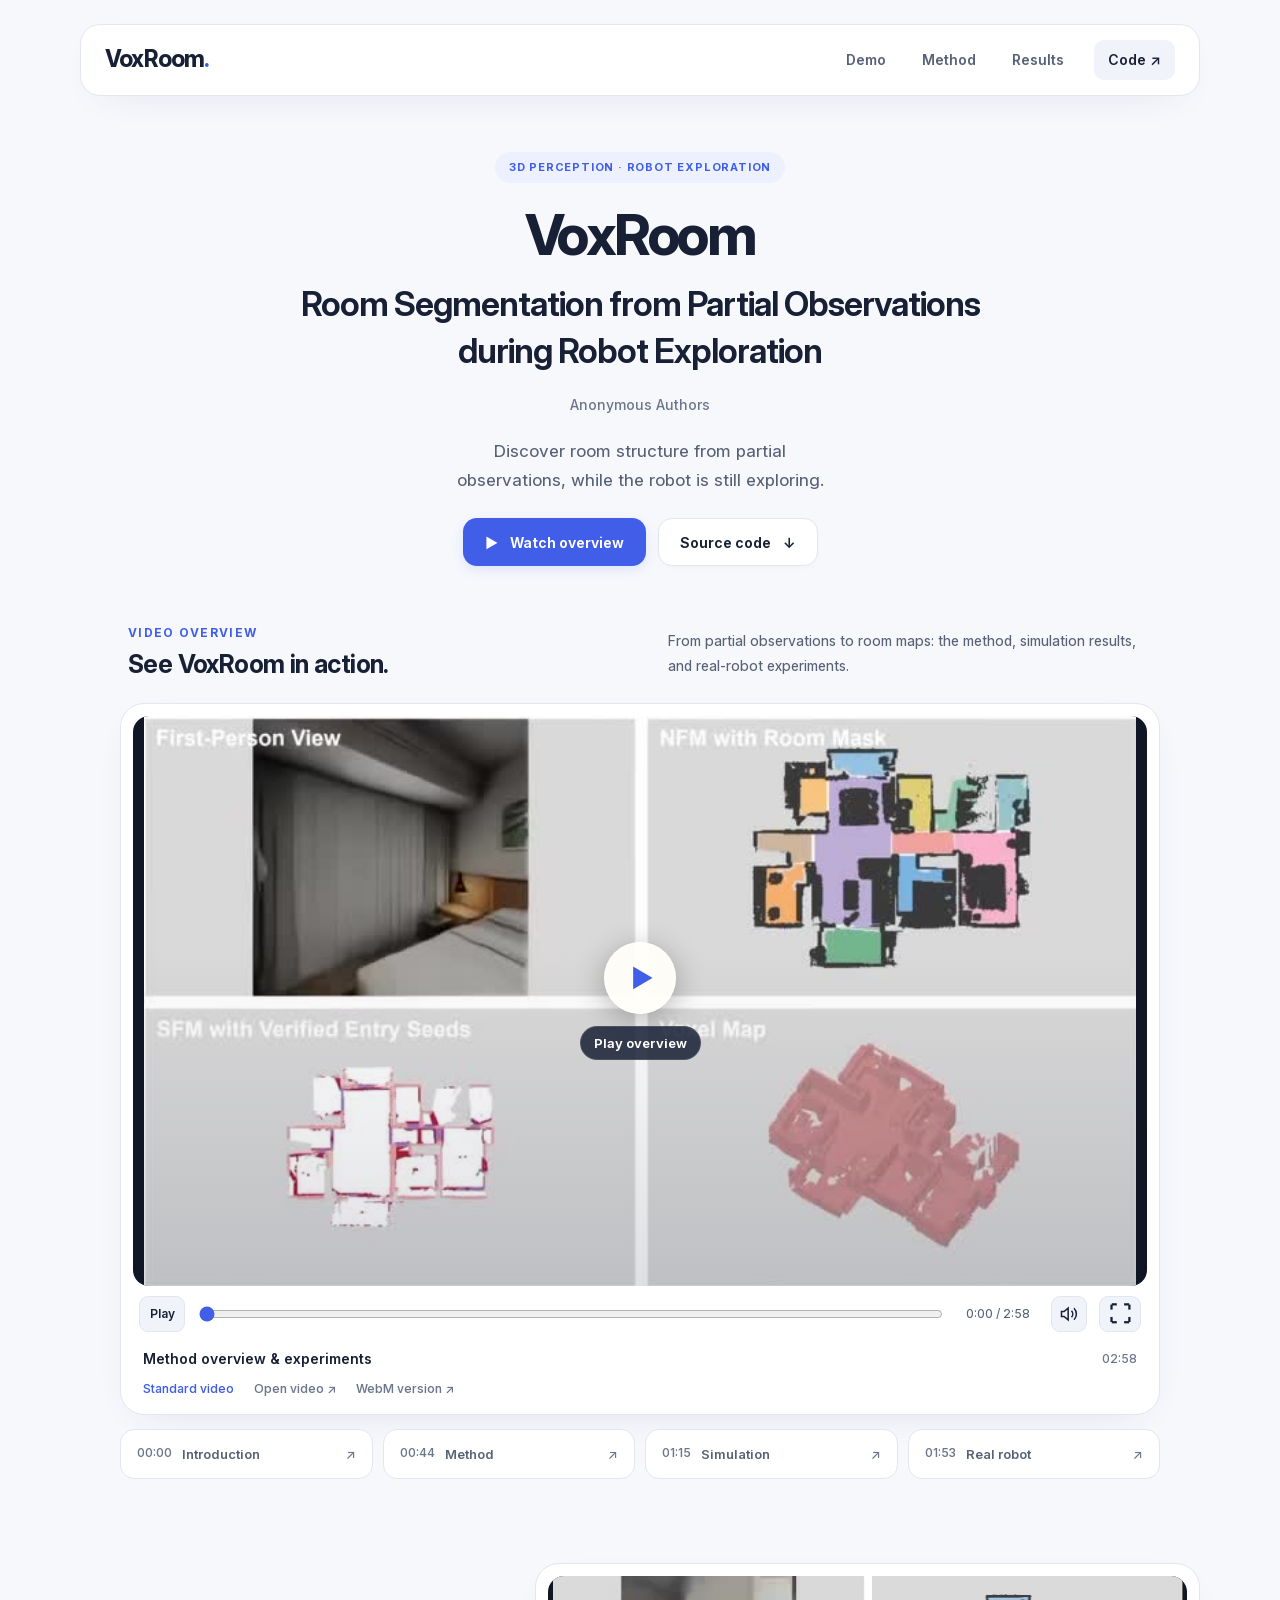
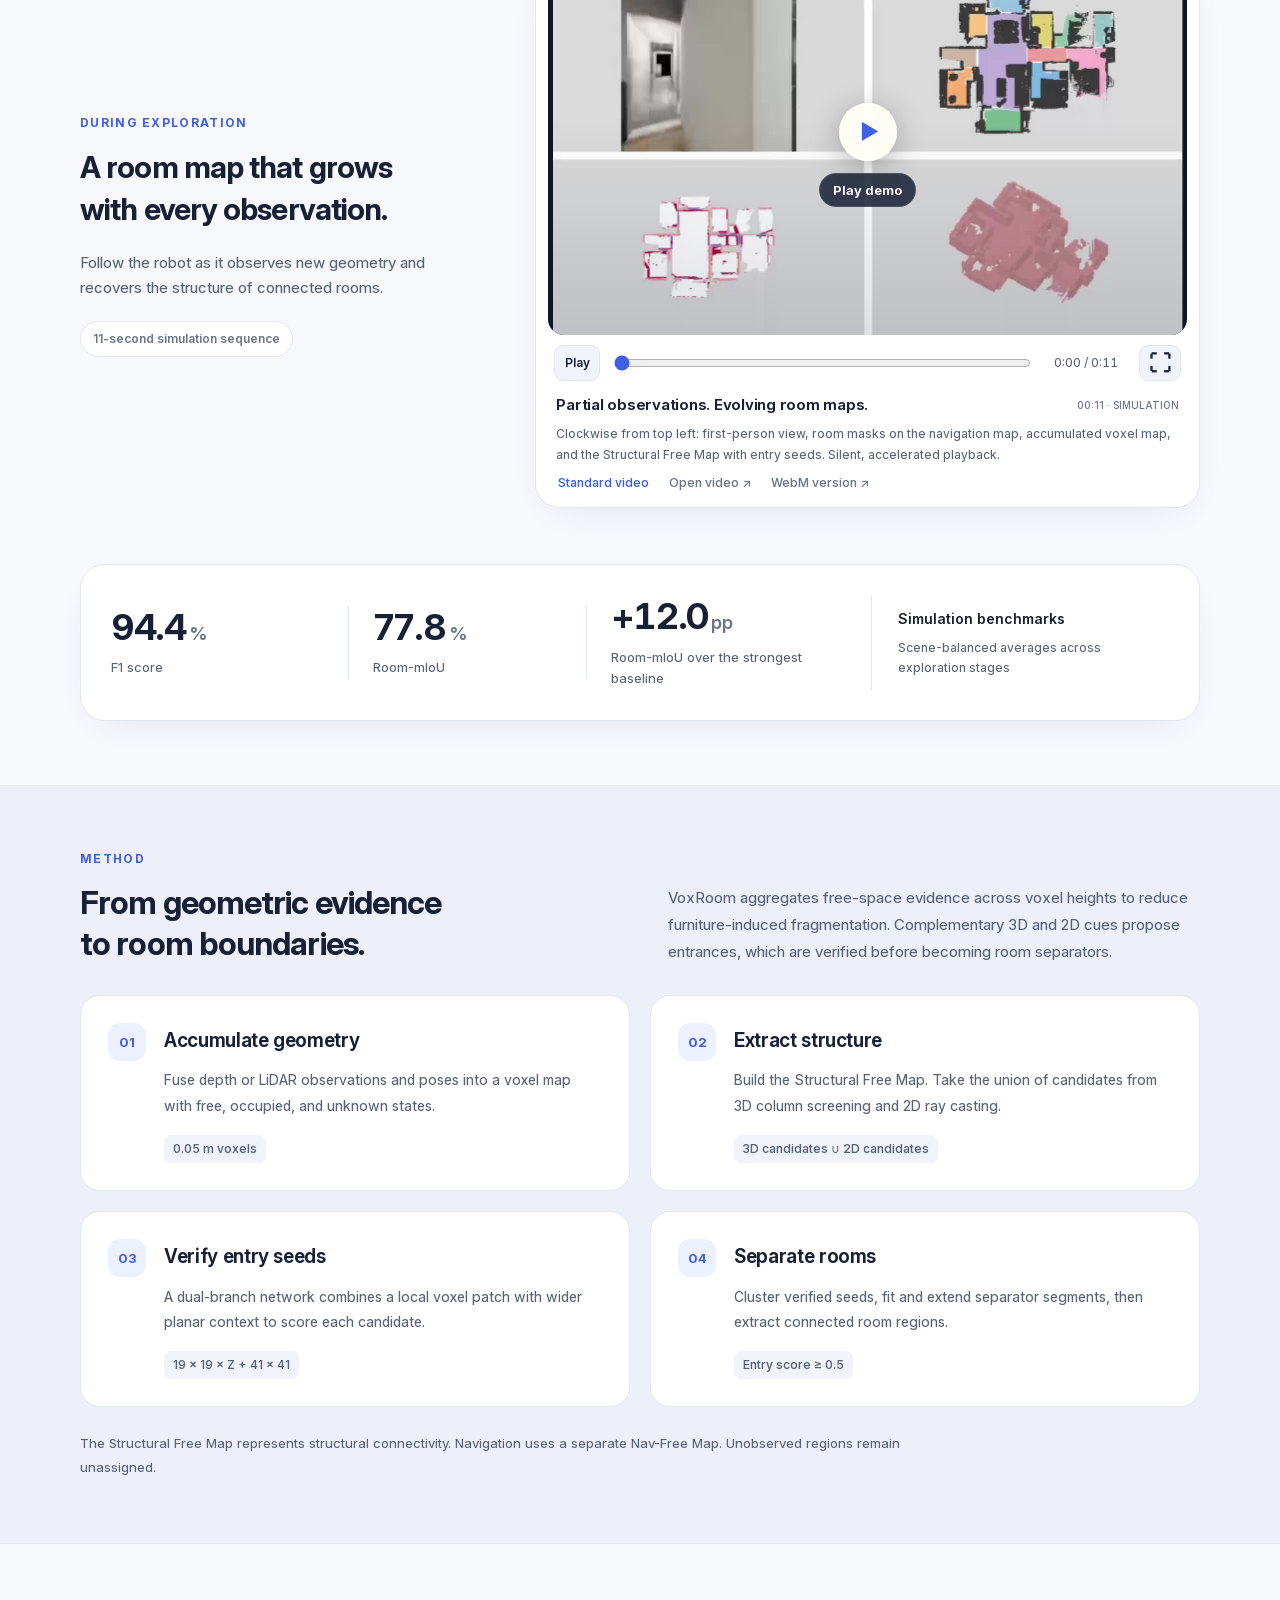
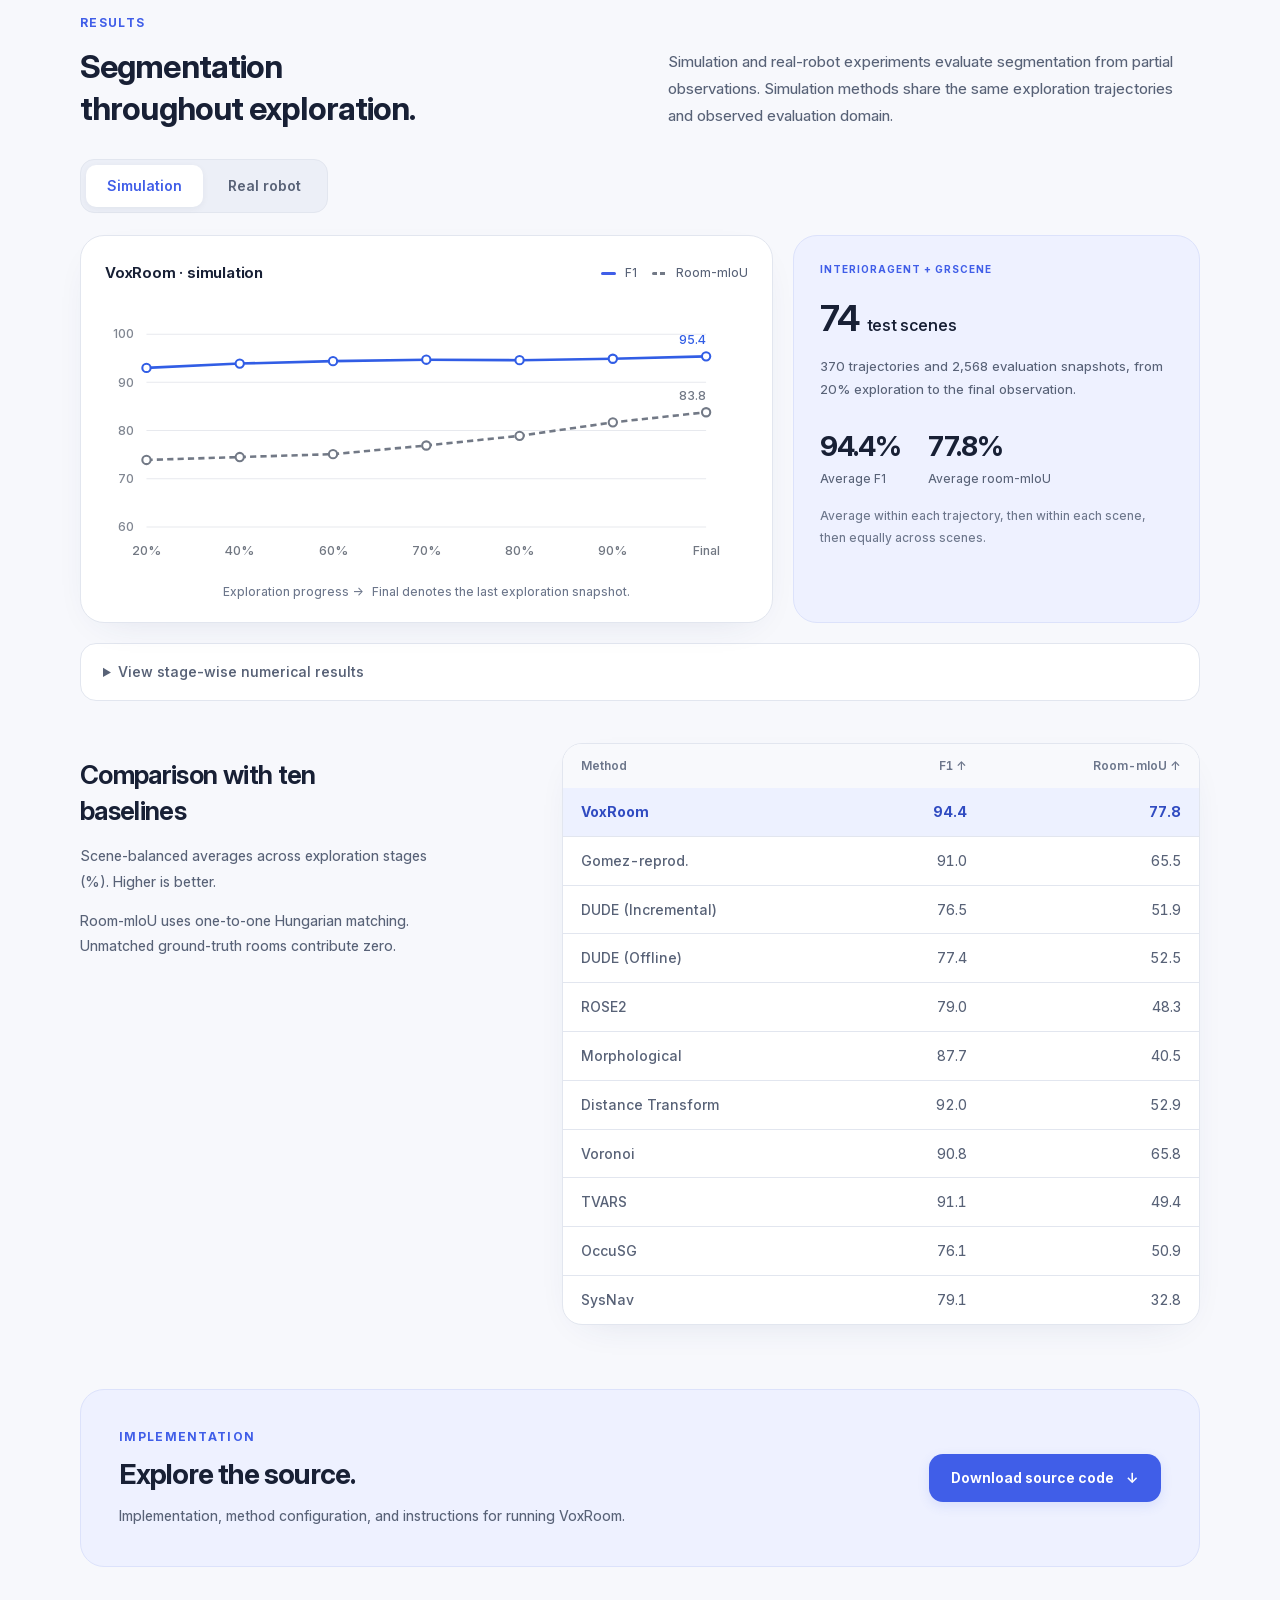
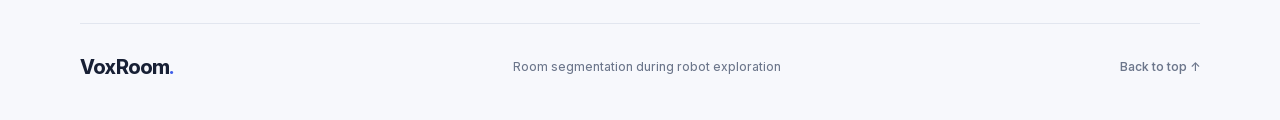
==== index.html @ 38d83a4d "Update source download with current documentation" ====
<!DOCTYPE html>

<html lang="en">
<head>
<meta charset="utf-8"/>
<meta content="width=device-width, initial-scale=1" name="viewport"/>
<meta content="VoxRoom: room segmentation from partial observations during robot exploration. Method, experiments, videos, and source code." name="description"/>
<meta content="no-referrer" name="referrer"/>
<meta content="noindex, nofollow, noarchive" name="robots"/>
<title>VoxRoom · Room Segmentation during Robot Exploration</title>
<link href="data:," rel="icon"/>
<link href="styles.css?v=20260923-5" rel="stylesheet"/>
<script defer="" src="app.js?v=20260923-5"></script>
<link as="font" crossorigin="anonymous" href="assets/fonts/InterVariable.woff2" rel="preload" type="font/woff2"/><script defer="" src="player.js?v=20260923-5"></script></head>
<body>
<a class="skip-link" href="#main">Skip to content</a>
<header class="header wrap">
<a aria-label="VoxRoom home" class="brand" href="#">VoxRoom<span>.</span></a>
<nav aria-label="Primary navigation"><a href="#demos">Demo</a><a href="#method">Method</a><a href="#results">Results</a><a href="#code">Code <span aria-hidden="true">↗</span></a></nav>
</header>
<main id="main">
<section aria-labelledby="title" class="hero wrap">
<p class="eyebrow">3D perception · Robot exploration</p>
<p class="project-name">VoxRoom</p>
<h1 id="title">Room Segmentation from Partial Observations<br class="desktop-break"/> during Robot Exploration</h1>
<p class="authors">Anonymous Authors</p>
<p class="hero-description">Discover room structure from partial observations, while the robot is still exploring.</p>
<div class="actions"><a class="button primary" data-watch="overview-video" href="#overview"><span aria-hidden="true">▶</span> Watch overview</a><a class="button secondary" download="" href="assets/voxroom-review-source.zip?v=6">Source code <span aria-hidden="true">↓</span></a></div>
</section><section aria-labelledby="overview-title" class="section wrap overview-section" id="overview">
<div class="section-heading overview-heading"><div><p class="eyebrow">Video overview</p><h2 id="overview-title">See VoxRoom in action.</h2></div><p id="overview-description">From partial observations to room maps: the method, simulation results, and real-robot experiments.</p></div>
<figure class="video-card video-main"><div class="video-frame"><video aria-describedby="overview-description" aria-label="VoxRoom method and experiments overview with audio and embedded English subtitles" controls="" data-duration="178.083333" data-playback="assets/playback/overview/manifest.json" id="overview-video" data-audio="assets/overview-audio.m4a?v=5" playsinline="" poster="assets/overview-poster.jpg" preload="none"><source src="assets/overview.mp4?v=5" type="video/mp4"/><source src="assets/overview-vp9.webm?v=5" type="video/webm"/>Your browser cannot play this video. Use the video links below.</video><button aria-controls="overview-video" aria-label="Play VoxRoom overview" class="video-play" hidden="" type="button"><span aria-hidden="true" class="play-icon">▶</span><span class="play-label">Play overview</span></button></div><figcaption><span>Method overview &amp; experiments</span><span class="duration">02:58</span></figcaption><p aria-live="polite" class="video-status" hidden="" role="status"></p><div class="video-links"><a href="assets/overview.mp4?v=5" rel="noopener" target="_blank">Open video ↗</a><a href="assets/overview-vp9.webm?v=5" rel="noopener" target="_blank">WebM version ↗</a></div></figure>
<div aria-label="Overview video chapters" class="chapters"><button data-seek="0" type="button"><span>00:00</span> Introduction <b aria-hidden="true">↗</b></button><button data-seek="44" type="button"><span>00:44</span> Method <b aria-hidden="true">↗</b></button><button data-seek="75" type="button"><span>01:15</span> Simulation <b aria-hidden="true">↗</b></button><button data-seek="113" type="button"><span>01:53</span> Real robot <b aria-hidden="true">↗</b></button></div></section>
<section aria-labelledby="demos-title" class="demo-section wrap" id="demos"><div class="demo-copy"><p class="eyebrow">During exploration</p><h2>A room map that grows with every observation.</h2><p>Follow the robot as it observes new geometry and recovers the structure of connected rooms.</p><span class="demo-tag">11-second simulation sequence</span></div>
<figure class="video-card video-short featured-video">
<div class="video-frame">
<video aria-describedby="exploration-description" aria-label="Simulation exploration sequence, silent" controls="" data-duration="11.033333" data-playback="assets/playback/exploration/manifest.json" id="exploration-video" loop="" muted="" playsinline="" poster="assets/exploration-poster.jpg" preload="none"><source src="assets/exploration.mp4?v=5" type="video/mp4"/><source src="assets/exploration-vp9.webm" type="video/webm"/>Your browser cannot play this video. Use the video links below.</video>
<button aria-controls="exploration-video" aria-label="Play exploration video" class="video-play" hidden="" type="button"><span aria-hidden="true" class="play-icon">▶</span><span class="play-label">Play demo</span></button></div>
<figcaption><div><h2 id="demos-title">Partial observations. Evolving room maps.</h2></div><span class="duration">00:11 · SIMULATION</span></figcaption>
<p id="exploration-description">Clockwise from top left: first-person view, room masks on the navigation map, accumulated voxel map, and the Structural Free Map with entry seeds. Silent, accelerated playback.</p>
<p aria-live="polite" class="video-status" hidden="" role="status"></p><div class="video-links"><a href="assets/exploration.mp4?v=5" rel="noopener" target="_blank">Open video ↗</a><a href="assets/exploration-vp9.webm" rel="noopener" target="_blank">WebM version ↗</a></div></figure>
</section>
<section aria-label="Simulation segmentation results" class="metrics wrap">
<div class="metric"><strong>94.4<span>%</span></strong><span>F1 score</span></div>
<div class="metric"><strong>77.8<span>%</span></strong><span>Room-mIoU</span></div>
<div class="metric"><strong>+12.0<span>pp</span></strong><span>Room-mIoU over the strongest baseline</span></div>
<p>Simulation benchmarks<span>Scene-balanced averages across exploration stages</span></p>
</section>
<section aria-labelledby="method-title" class="method-band" id="method">
<div class="section wrap">
<div class="section-heading"><div><p class="eyebrow">Method</p><h2 id="method-title">From geometric evidence<br/>to room boundaries.</h2></div><p>VoxRoom aggregates free-space evidence across voxel heights to reduce furniture-induced fragmentation. Complementary 3D and 2D cues propose entrances, which are verified before becoming room separators.</p></div>
<div class="pipeline">
<article><span class="step">01</span><div><h3>Accumulate geometry</h3><p>Fuse depth or LiDAR observations and poses into a voxel map with free, occupied, and unknown states.</p><span class="parameter">0.05 m voxels</span></div></article>
<article><span class="step">02</span><div><h3>Extract structure</h3><p>Build the Structural Free Map. Take the union of candidates from 3D column screening and 2D ray casting.</p><span class="parameter">3D candidates ∪ 2D candidates</span></div></article>
<article><span class="step">03</span><div><h3>Verify entry seeds</h3><p>A dual-branch network combines a local voxel patch with wider planar context to score each candidate.</p><span class="parameter">19 × 19 × Z + 41 × 41</span></div></article>
<article><span class="step">04</span><div><h3>Separate rooms</h3><p>Cluster verified seeds, fit and extend separator segments, then extract connected room regions.</p><span class="parameter">Entry score ≥ 0.5</span></div></article>
</div>
<p class="method-footnote">The Structural Free Map represents structural connectivity. Navigation uses a separate Nav-Free Map. Unobserved regions remain unassigned.</p>
</div>
</section>
<section aria-labelledby="results-title" class="section wrap" id="results">
<div class="section-heading"><div><p class="eyebrow">Results</p><h2 id="results-title">Segmentation throughout exploration.</h2></div><p>Simulation and real-robot experiments evaluate segmentation from partial observations. Simulation methods share the same exploration trajectories and observed evaluation domain.</p></div>
<div aria-label="Choose result setting" class="result-tabs" role="group"><button aria-pressed="true" data-setting="simulation" type="button">Simulation</button><button aria-pressed="false" data-setting="robot" type="button">Real robot</button></div>
<div class="results-layout">
<div class="chart-panel">
<div class="chart-header"><h3 id="chart-title">VoxRoom · simulation</h3><div class="chart-legend"><span><i class="f1-key"></i> F1</span><span><i class="iou-key"></i> Room-mIoU</span></div></div>
<div aria-live="polite" id="progress-chart"></div>
<p class="chart-caption">Exploration progress →   <span>Final denotes the last exploration snapshot.</span></p>
</div>
<div aria-live="polite" class="results-context">
<p class="eyebrow" id="result-kicker">InteriorAgent + GRScene</p>
<p class="result-large" id="result-count">74 <span>test scenes</span></p>
<p id="result-description">370 trajectories and 2,568 evaluation snapshots, from 20% exploration to the final observation.</p>
<div class="context-stats"><div><strong id="context-f1">94.4%</strong><span>Average F1</span></div><div><strong id="context-iou">77.8%</strong><span>Average room-mIoU</span></div></div>
<p class="small" id="result-protocol">Average within each trajectory, then within each scene, then equally across scenes.</p>
</div>
</div>
<details class="data-details"><summary>View stage-wise numerical results</summary><div class="table-scroll"><table><caption>VoxRoom stage-wise segmentation results (%)</caption><thead><tr><th scope="col">Progress</th><th scope="col">Simulation F1</th><th scope="col">Simulation room-mIoU</th><th scope="col">Real-robot F1</th><th scope="col">Real-robot room-mIoU</th></tr></thead><tbody>
<tr><th scope="row">20%</th><td>93.0</td><td>73.9</td><td>94.5</td><td>85.7</td></tr><tr><th scope="row">40%</th><td>93.9</td><td>74.5</td><td>94.7</td><td>87.5</td></tr><tr><th scope="row">60%</th><td>94.4</td><td>75.1</td><td>93.9</td><td>66.8</td></tr><tr><th scope="row">70%</th><td>94.7</td><td>76.9</td><td>95.3</td><td>79.5</td></tr><tr><th scope="row">80%</th><td>94.6</td><td>78.9</td><td>95.4</td><td>76.1</td></tr><tr><th scope="row">90%</th><td>94.9</td><td>81.7</td><td>95.6</td><td>74.4</td></tr><tr><th scope="row">Final</th><td>95.4</td><td>83.8</td><td>97.2</td><td>81.2</td></tr><tr class="highlight"><th scope="row">Average</th><td>94.4</td><td>77.8</td><td>95.2</td><td>78.7</td></tr>
</tbody></table></div></details>
<div class="comparison-block"><div><h3>Comparison with ten baselines</h3><p>Scene-balanced averages across exploration stages (%). Higher is better.</p><p>Room-mIoU uses one-to-one Hungarian matching. Unmatched ground-truth rooms contribute zero.</p></div><div class="table-scroll"><table><thead><tr><th scope="col">Method</th><th scope="col">F1 ↑</th><th scope="col">Room-mIoU ↑</th></tr></thead><tbody><tr class="highlight"><th scope="row">VoxRoom</th><td><strong>94.4</strong></td><td><strong>77.8</strong></td></tr><tr><th scope="row">Gomez-reprod.</th><td>91.0</td><td>65.5</td></tr><tr><th scope="row">DUDE (Incremental)</th><td>76.5</td><td>51.9</td></tr><tr><th scope="row">DUDE (Offline)</th><td>77.4</td><td>52.5</td></tr><tr><th scope="row">ROSE2</th><td>79.0</td><td>48.3</td></tr><tr><th scope="row">Morphological</th><td>87.7</td><td>40.5</td></tr><tr><th scope="row">Distance Transform</th><td>92.0</td><td>52.9</td></tr><tr><th scope="row">Voronoi</th><td>90.8</td><td>65.8</td></tr><tr><th scope="row">TVARS</th><td>91.1</td><td>49.4</td></tr><tr><th scope="row">OccuSG</th><td>76.1</td><td>50.9</td></tr><tr><th scope="row">SysNav</th><td>79.1</td><td>32.8</td></tr></tbody></table></div></div>
</section>
<section aria-labelledby="code-title" class="code-section wrap" id="code"><div><p class="eyebrow">Implementation</p><h2 id="code-title">Explore the source.</h2><p>Implementation, method configuration, and instructions for running VoxRoom.</p></div><a class="button primary" download="" href="assets/voxroom-review-source.zip?v=6">Download source code <span aria-hidden="true">↓</span></a></section>
</main>
<footer class="wrap"><span class="brand">VoxRoom<span>.</span></span><p>Room segmentation during robot exploration</p><a href="#">Back to top ↑</a></footer>
</body>
</html>
---- styles.css ----
@font-face {
  font-family: Inter;
  src: url('assets/fonts/InterVariable.woff2') format('woff2');
  font-weight: 100 900;
  font-style: normal;
  font-display: swap;
}
:root {
  color-scheme: light;
  --paper: #f7f8fc;
  --white: #fff;
  --ink: #182035;
  --body: #586277;
  --muted: #6c768b;
  --line: #e2e6ef;
  --wash: #f0f3fa;
  --blue: #405ee8;
  --blue-light: #edf0ff;
  --radius: 24px;
  --shadow: 0 12px 40px -24px #283a7130;
  --sans: Inter, -apple-system, BlinkMacSystemFont, 'Segoe UI', Arial, sans-serif;
}
* { box-sizing: border-box; }
html { scroll-behavior: smooth; scroll-padding-top: 32px; }
body { margin: 0; background: var(--paper); color: var(--ink); font: 450 16px/1.7 var(--sans); -webkit-font-smoothing: antialiased; }
a { color: inherit; text-decoration: none; }
button { font: inherit; cursor: pointer; }
button, a { touch-action: manipulation; -webkit-tap-highlight-color: transparent; }
button:focus-visible, a:focus-visible, video:focus-visible, summary:focus-visible { outline: 3px solid var(--blue); outline-offset: 5px; }
img, svg, video { display: block; max-width: 100%; }
[hidden] { display: none !important; }
.wrap { width: min(1120px, calc(100% - 64px)); margin-inline: auto; }
.skip-link { position: absolute; top: -80px; left: 16px; padding: 12px 20px; border-radius: 12px; background: var(--ink); color: white; z-index: 10; }
.skip-link:focus { top: 16px; }
.header { display: flex; align-items: center; justify-content: space-between; min-height: 72px; margin-top: 24px; padding: 12px 24px; background: var(--white); border: 1px solid var(--line); border-radius: 20px; box-shadow: var(--shadow); }
.brand { font-size: 23px; font-weight: 750; letter-spacing: -.8px; }
.brand > span { color: var(--blue); }
.header nav { display: flex; align-items: center; gap: 8px; font-size: 14px; font-weight: 600; color: var(--body); }
.header nav a { padding: 8px 14px; border-radius: 10px; }
.header nav a:hover { color: var(--blue); background: var(--blue-light); }
.header nav a:last-child { margin-left: 8px; background: var(--wash); color: var(--ink); }
.hero { text-align: center; padding: 56px 0 40px; max-width: 880px; }
.eyebrow { margin: 0 0 14px; color: var(--blue); font-size: 12px; line-height: 1.5; font-weight: 700; letter-spacing: 1.3px; text-transform: uppercase; }
.hero > .eyebrow { display: inline-flex; align-items: center; padding: 7px 14px; border-radius: 100px; background: var(--blue-light); letter-spacing: .8px; font-size: 11px; margin-bottom: 22px; }
.project-name { margin: 0 0 15px; font-size: 56px; line-height: 1.1; font-weight: 750; letter-spacing: -2.5px; }
h1 { margin: 0 auto; max-width: 850px; font-size: clamp(27px, 3vw, 34px); line-height: 1.38; font-weight: 650; letter-spacing: -1px; text-wrap: balance; }
h2 { margin: 0; font-size: 32px; line-height: 1.3; font-weight: 700; letter-spacing: -.9px; text-wrap: balance; }
h3 { margin: 0; font-size: 19px; line-height: 1.4; font-weight: 650; letter-spacing: -.35px; }
.authors { margin: 18px 0 0; color: var(--muted); font-size: 14px; font-weight: 500; }
.hero-description { max-width: 610px; color: var(--body); font-size: 17px; line-height: 1.7; margin: 20px auto 24px; text-wrap: balance; }
.actions { display: flex; align-items: center; justify-content: center; gap: 12px; }
.button { display: inline-flex; align-items: center; justify-content: center; gap: 12px; min-height: 48px; padding: 11px 21px; border-radius: 14px; border: 1px solid transparent; font-size: 14px; font-weight: 650; white-space: nowrap; transition: background .18s, box-shadow .18s, transform .18s; }
.primary { background: var(--blue); color: white; box-shadow: 0 4px 12px #405ee820; }
.primary:hover { background: #304dd1; transform: translateY(-1px); }
.secondary { border-color: var(--line); background: white; box-shadow: 0 2px 6px #18203505; }
.secondary:hover { border-color: #bdc7e7; background: var(--blue-light); }
.section { padding-block: 64px; }
.section-heading { display: grid; grid-template-columns: 1fr 1fr; align-items: end; gap: 56px; margin-bottom: 30px; }
.section-heading > p { margin: 0; color: var(--body); font-size: 15px; line-height: 1.8; }
.overview-section { padding: 18px 0 56px; max-width: 1040px; }
.overview-heading { align-items: center; padding: 0 8px; margin-bottom: 22px; }
.overview-heading .eyebrow { margin-bottom: 6px; }
.overview-heading h2 { font-size: 25px; letter-spacing: -.6px; }
.overview-heading > p { font-size: 14px; }
.video-card { margin: 0; min-width: 0; background: white; border: 1px solid var(--line); border-radius: var(--radius); padding: 12px; box-shadow: var(--shadow); }
.video-frame { position: relative; overflow: hidden; aspect-ratio: 16 / 9; border-radius: 16px; background: #111624; }
.video-card video { width: 100%; aspect-ratio: 16 / 9; object-fit: contain; background: #111624; }
.video-poster { position: absolute; inset: 0; width: 100%; height: 100%; object-fit: contain; pointer-events: none; }
.image-playback { position: absolute; inset: 0; overflow: hidden; cursor: pointer; }
.image-playback .video-sheet { position: absolute; max-width: none; object-fit: fill; pointer-events: none; user-select: none; }
.video-play { z-index: 2; }
.image-player .video-play { inset: 0; height: 100%; }
.video-controls { display: flex; align-items: center; gap: 12px; padding: 10px 6px 0; font-size: 12px; }
.video-controls button { display: grid; place-items: center; min-width: 46px; min-height: 36px; padding: 5px 9px; border: 1px solid var(--line); border-radius: 9px; background: var(--wash); color: var(--ink); font-size: 12px; font-weight: 600; }
.video-controls button:hover { background: var(--blue-light); color: var(--blue); }
.video-progress { flex: 1; min-width: 40px; height: 28px; accent-color: var(--blue); cursor: pointer; }
.video-time { min-width: 82px; white-space: nowrap; font-size: 12px; font-variant-numeric: tabular-nums; color: var(--body); text-align: center; }
.video-controls .video-fullscreen { min-width: 36px; font-size: 22px; line-height: 1; }
.video-links .video-mode { border: 0; padding: 0; color: var(--blue); background: transparent; font: inherit; cursor: pointer; }
.video-mode:hover { text-decoration: underline; text-underline-offset: 3px; }
.video-player:fullscreen { display: flex; flex-direction: column; width: 100%; height: 100%; background: #111624; }
.video-player:fullscreen .video-frame { flex: 1; min-height: 0; width: 100%; aspect-ratio: auto; border-radius: 0; }
.video-player:fullscreen video { position: absolute; inset: 0; width: 100%; height: 100%; object-fit: contain; }
.video-player:fullscreen .video-controls { padding: 12px 20px; background: white; }
.video-play { position: absolute; inset: 0 0 48px; width: 100%; height: calc(100% - 48px); display: flex; align-items: center; justify-content: center; flex-direction: column; gap: 12px; border: 0; color: white; background: linear-gradient(transparent 40%, #0c132d20); border-radius: inherit; }
.play-icon { width: 72px; height: 72px; display: grid; place-items: center; padding-left: 4px; border: 1px solid #ffffff70; border-radius: 50%; background: #fffef9f2; color: var(--blue); font-size: 25px; box-shadow: 0 6px 30px #0004; transition: transform .18s; }
.video-play:hover .play-icon { transform: scale(1.08); }
.play-label { font-size: 13px; font-weight: 650; background: #182035da; border: 1px solid #ffffff20; padding: 5px 13px; border-radius: 100px; }
.video-main figcaption { display: flex; align-items: center; justify-content: space-between; gap: 16px; padding: 15px 10px 0; font-size: 14px; font-weight: 600; }
.duration { color: var(--muted); font-size: 12px; font-weight: 500; white-space: nowrap; }
.video-links { display: flex; flex-wrap: wrap; gap: 20px; padding: 8px 10px 2px; font-size: 12px; font-weight: 550; color: var(--muted); }
.video-links a:hover { color: var(--blue); text-decoration: underline; text-underline-offset: 3px; }
.video-status { margin: 10px 10px 0; padding: 10px 14px; color: #674819; background: #fff5df; border-radius: 10px; font-size: 13px; }
.chapters { display: grid; grid-template-columns: repeat(4, 1fr); gap: 10px; margin-top: 14px; }
.chapters button { display: flex; flex-wrap: wrap; gap: 4px 10px; align-items: center; border: 1px solid var(--line); border-radius: 14px; color: var(--body); padding: 13px 16px; background: white; font-size: 13px; font-weight: 600; text-align: left; }
.chapters button span { font-size: 12px; font-weight: 550; color: var(--muted); }
.chapters button b { margin-left: auto; color: var(--muted); font-weight: 500; }
.chapters button:hover { color: var(--blue); border-color: #c4cef8; background: var(--blue-light); }
.demo-section { display: grid; grid-template-columns: .85fr 1.4fr; align-items: center; gap: 52px; padding: 28px 0 56px; }
.demo-copy h2 { font-size: 30px; line-height: 1.4; }
.demo-copy > p:not(.eyebrow) { color: var(--body); font-size: 15px; margin: 20px 0; }
.demo-tag { display: inline-flex; padding: 7px 12px; border: 1px solid var(--line); border-radius: 100px; background: white; font-size: 12px; font-weight: 600; color: var(--muted); }
.featured-video figcaption { display: flex; align-items: center; justify-content: space-between; gap: 12px; padding: 13px 8px 0; }
.featured-video h2 { font-size: 15px; letter-spacing: -.25px; line-height: 1.5; font-weight: 650; text-wrap: auto; }
.featured-video .duration { font-size: 10px; }
.featured-video > p:not(.video-status) { margin: 8px 8px 0; color: var(--body); font-size: 12px; line-height: 1.7; }
.featured-video .play-icon { width: 58px; height: 58px; font-size: 21px; }
.metrics { display: grid; grid-template-columns: 1fr 1fr 1.2fr 1.25fr; gap: 0; align-items: center; border: 1px solid var(--line); border-radius: var(--radius); padding: 30px; background: white; box-shadow: var(--shadow); margin-bottom: 64px; }
.metric { display: flex; flex-direction: column; border-right: 1px solid var(--line); padding-inline: 24px; }
.metric:first-child { padding-left: 0; }
.metric strong { font-size: 36px; font-weight: 700; line-height: 1.2; letter-spacing: -1.3px; font-variant-numeric: tabular-nums; }
.metric strong span { font-size: 18px; margin-left: 3px; letter-spacing: -.4px; font-weight: 600; color: var(--muted); }
.metric > span { margin-top: 8px; font-size: 13px; line-height: 1.65; color: var(--body); }
.metrics > p { padding-left: 26px; margin: 0; font-size: 14px; font-weight: 600; }
.metrics > p span { display: block; margin-top: 7px; color: var(--body); font-size: 12px; line-height: 1.7; font-weight: 450; }
.method-band { background: #edf0f8; border-block: 1px solid #e7ebf4; }
.pipeline { display: grid; grid-template-columns: repeat(2,1fr); gap: 20px; }
.pipeline article { display: grid; grid-template-columns: 38px 1fr; gap: 18px; padding: 27px; background: white; border: 1px solid #e2e7f1; border-radius: 20px; }
.step { display: grid; place-items: center; width: 38px; height: 38px; border-radius: 12px; background: var(--blue-light); color: var(--blue); font-size: 13px; font-weight: 700; }
.pipeline h3 { padding-top: 5px; }
.pipeline p { font-size: 14px; color: var(--body); line-height: 1.8; margin: 13px 0 16px; }
.parameter { display: inline-block; padding: 4px 9px; border-radius: 7px; background: var(--wash); color: #56617a; font-size: 12px; font-weight: 550; }
.method-footnote { max-width: 850px; font-size: 13px; line-height: 1.8; color: var(--body); margin: 25px 0 0; }
#results { padding-top: 70px; }
.result-tabs { display: inline-flex; padding: 5px; gap: 4px; border: 1px solid var(--line); border-radius: 14px; margin-bottom: 22px; background: #eceff7; }
.result-tabs button { padding: 9px 21px; border: 0; border-radius: 10px; background: transparent; font-size: 14px; font-weight: 600; color: var(--body); }
.result-tabs button[aria-pressed=true] { background: white; color: var(--blue); box-shadow: 0 2px 7px #1820350d; }
.results-layout { display: grid; grid-template-columns: 1.7fr 1fr; gap: 20px; }
.chart-panel { min-width: 0; padding: 26px 24px 20px; background: white; border: 1px solid var(--line); border-radius: var(--radius); box-shadow: var(--shadow); }
.chart-header { display: flex; align-items: center; justify-content: space-between; gap: 15px; }
.chart-header h3 { font-size: 15px; letter-spacing: -.2px; }
.chart-legend { display: flex; gap: 15px; color: var(--body); font-size: 12px; white-space: nowrap; }
.chart-legend i { display: inline-block; width: 15px; height: 3px; vertical-align: middle; margin-right: 6px; border-radius: 2px; }
.f1-key { background: var(--blue); }
.iou-key { background: repeating-linear-gradient(90deg,#727986 0,#727986 5px,transparent 5px,transparent 8px); }
#progress-chart { padding-top: 18px; }
#progress-chart svg { width: 100%; height: auto; }
#progress-chart text { font-family: var(--sans); font-size: 12px; font-weight: 500; }
.chart-caption { color: var(--muted); font-size: 12px; line-height: 1.75; text-align: center; margin: 8px 0 0; }
.results-context { border: 1px solid #dce2fb; border-radius: var(--radius); background: #eef1ff; padding: 26px; }
.results-context > .eyebrow { font-size: 10px; letter-spacing: 1px; }
.result-large { font-size: 36px; font-weight: 650; line-height: 1.3; letter-spacing: -1px; margin: 18px 0 12px; }
.result-large span { font-size: 16px; letter-spacing: -.3px; font-weight: 550; }
.results-context > p:not(.result-large):not(.eyebrow) { font-size: 13px; color: var(--body); line-height: 1.8; }
.context-stats { display: flex; gap: 26px; padding: 12px 0 4px; }
.context-stats div { display: flex; flex-direction: column; }
.context-stats strong { font-size: 28px; line-height: 1.4; font-weight: 700; letter-spacing: -.8px; }
.context-stats span { font-size: 12px; color: var(--body); margin-top: 3px; }
.results-context .small { font-size: 12px !important; color: var(--muted) !important; }
.data-details { margin-top: 20px; padding: 0 22px; background: white; border: 1px solid var(--line); border-radius: 16px; font-size: 14px; }
.data-details summary { padding: 16px 0; cursor: pointer; color: var(--body); font-weight: 550; }
.table-scroll { overflow-x: auto; min-width: 0; }
table { width: 100%; border-collapse: collapse; font-size: 14px; color: var(--body); font-variant-numeric: tabular-nums; }
caption { text-align: left; padding: 8px 0 16px; font-size: 13px; }
th, td { padding: 12px 18px; text-align: right; border-bottom: 1px solid var(--line); }
th:first-child { text-align: left; }
thead th { font-size: 12px; font-weight: 600; white-space: nowrap; color: var(--muted); background: #f8f9fc; }
tbody th { font-weight: 500; white-space: nowrap; }
.highlight { background: #edf1ff; color: #304bc1; }
.highlight th { font-weight: 700; }
.comparison-block { display: grid; grid-template-columns: .8fr 1.2fr; gap: 56px; align-items: start; margin-top: 42px; }
.comparison-block > div:first-child { padding-top: 14px; }
.comparison-block h3 { font-size: 26px; line-height: 1.4; letter-spacing: -.65px; max-width: 310px; }
.comparison-block p { font-size: 14px; line-height: 1.8; color: var(--body); max-width: 350px; }
.comparison-block .table-scroll { background: white; border: 1px solid var(--line); border-radius: 20px; box-shadow: var(--shadow); }
.comparison-block tr:last-child > * { border-bottom: 0; }
.code-section { display: flex; justify-content: space-between; gap: 32px; align-items: center; padding: 38px; border: 1px solid #dce2fb; border-radius: var(--radius); background: #eef1ff; margin-bottom: 56px; }
.code-section h2 { font-size: 28px; }
.code-section .eyebrow { margin-bottom: 10px; }
.code-section p:last-child { font-size: 14px; color: var(--body); margin: 12px 0 0; }
footer { display: flex; align-items: center; justify-content: space-between; gap: 20px; border-top: 1px solid var(--line); padding-block: 26px 36px; font-size: 12px; color: var(--muted); }
footer .brand { color: var(--ink); font-size: 20px; }
footer p { margin: 0; }
footer > a { white-space: nowrap; font-weight: 550; }
@media (max-width: 1050px) {
  .wrap { width: calc(100% - 48px); }
  .desktop-break { display: none; }
  .metrics { grid-template-columns: 1fr 1fr 1.25fr; }
  .metrics > p { grid-column: 1 / -1; padding: 20px 0 0; margin-top: 22px; border-top: 1px solid var(--line); }
  .metrics > p span { display: inline; margin-left: 10px; }
  .metric:last-of-type { border: 0; }
  .section-heading { gap: 32px; }
  .demo-section { gap: 32px; }
  .demo-copy h2 { font-size: 26px; }
  .featured-video figcaption { display: block; }
  .featured-video .duration { display: block; margin-top: 5px; }
  .results-layout { grid-template-columns: 1.5fr 1fr; gap: 16px; }
  .chart-header { flex-wrap: wrap; }
  .chart-panel { padding: 24px 18px; }
  .results-context { padding: 24px 20px; }
  .chapters button { padding: 12px; }
}
@media (max-width: 760px) {
  .wrap { width: calc(100% - 32px); }
  .header { margin-top: 16px; min-height: 64px; padding: 10px 16px; border-radius: 18px; }
  .brand { font-size: 21px; }
  .header nav { gap: 1px; font-size: 12px; }
  .header nav a { padding: 7px 9px; }
  .header nav a:last-child { margin-left: 2px; }
  .hero { padding: 38px 8px 32px; }
  .hero > .eyebrow { font-size: 10px; letter-spacing: .5px; margin-bottom: 18px; }
  .project-name { font-size: 44px; letter-spacing: -1.8px; margin-bottom: 14px; }
  h1 { font-size: 26px; line-height: 1.4; letter-spacing: -.7px; }
  .authors { font-size: 13px; margin-top: 16px; }
  .hero-description { font-size: 15px; margin: 18px auto 22px; }
  .button { font-size: 13px; min-height: 46px; padding: 10px 17px; border-radius: 12px; gap: 10px; }
  h2 { font-size: 27px; }
  h3 { font-size: 18px; }
  .eyebrow { font-size: 11px; margin-bottom: 10px; }
  .overview-section { padding: 8px 0 36px; }
  .section-heading { grid-template-columns: 1fr; gap: 14px; margin-bottom: 24px; }
  .section-heading > p { font-size: 14px; }
  .overview-heading { padding-inline: 4px; gap: 10px; margin-bottom: 18px; }
  .overview-heading h2 { font-size: 23px; }
  .overview-heading > p { font-size: 13px; }
  .video-card { border-radius: 20px; padding: 8px; }
  .video-frame { border-radius: 13px; }
  .play-icon { width: 54px; height: 54px; font-size: 20px; }
  .play-label { font-size: 11px; }
  .video-play { gap: 8px; }
  .video-main figcaption { font-size: 12px; padding: 12px 6px 0; }
  .duration { font-size: 11px; }
  .video-links { padding: 8px 6px 2px; font-size: 11px; }
  .video-controls { gap: 6px; }
  .video-controls button { min-width: 42px; font-size: 11px; }
  .video-controls .video-fullscreen { min-width: 30px; font-size: 20px; }
  .video-time { min-width: 74px; font-size: 10px; }
  .chapters { grid-template-columns: repeat(2,1fr); gap: 8px; margin-top: 12px; }
  .chapters button { font-size: 12px; padding: 11px 13px; border-radius: 12px; }
  .chapters button span { font-size: 11px; }
  .demo-section { grid-template-columns: 1fr; gap: 22px; padding: 16px 0 32px; }
  .demo-copy h2 { font-size: 26px; max-width: 540px; text-wrap: auto; }
  .demo-copy > p:not(.eyebrow) { font-size: 14px; margin: 14px 0; }
  .demo-tag { font-size: 11px; }
  .featured-video figcaption { display: flex; align-items: start; }
  .featured-video h2 { font-size: 14px; }
  .featured-video .duration { font-size: 9px; margin-top: 1px; }
  .featured-video > p:not(.video-status) { font-size: 12px; }
  .metrics { padding: 24px 20px; border-radius: 20px; margin-bottom: 40px; }
  .metric { padding-inline: 15px; }
  .metric strong { font-size: 27px; letter-spacing: -1px; }
  .metric strong span { font-size: 12px; margin-left: 2px; }
  .metric > span { font-size: 11px; line-height: 1.6; }
  .metrics > p { font-size: 13px; padding-top: 16px; margin-top: 18px; }
  .metrics > p span { display: block; font-size: 11px; margin: 4px 0 0; }
  .section { padding-block: 42px; }
  .pipeline { grid-template-columns: 1fr; gap: 14px; }
  .pipeline article { padding: 22px; gap: 14px; border-radius: 18px; grid-template-columns: 34px 1fr; }
  .step { width: 34px; height: 34px; border-radius: 10px; font-size: 12px; }
  .pipeline h3 { font-size: 17px; padding-top: 4px; }
  .pipeline p { font-size: 13px; margin-block: 10px 14px; }
  .parameter { font-size: 11px; }
  .method-footnote { font-size: 12px; margin-top: 20px; }
  #results { padding-top: 42px; }
  .result-tabs button { font-size: 13px; padding: 8px 18px; }
  .results-layout { grid-template-columns: 1fr; }
  .chart-panel { padding: 22px 16px; border-radius: 20px; }
  .chart-header h3 { font-size: 13px; }
  .chart-legend { font-size: 11px; gap: 12px; }
  #progress-chart text { font-size: 18px; }
  .chart-caption { font-size: 11px; }
  .results-context { padding: 24px; border-radius: 20px; }
  .result-large { font-size: 32px; margin-block: 12px; }
  .context-stats { gap: 38px; }
  .context-stats strong { font-size: 28px; }
  .data-details { padding-inline: 16px; font-size: 13px; }
  .comparison-block { grid-template-columns: 1fr; gap: 18px; margin-top: 28px; }
  .comparison-block > div:first-child { padding: 0; }
  .comparison-block h3 { font-size: 24px; max-width: 100%; }
  .comparison-block p { font-size: 13px; max-width: 100%; }
  table { font-size: 13px; }
  th, td { padding: 11px 13px; }
  thead th { font-size: 11px; }
  .code-section { flex-direction: column; align-items: flex-start; padding: 28px; gap: 22px; border-radius: 20px; margin-bottom: 40px; }
  .code-section h2 { font-size: 26px; }
  .code-section p:last-child { font-size: 13px; }
  footer { flex-wrap: wrap; gap: 12px; padding-bottom: 26px; font-size: 11px; }
  footer p { order: 3; width: 100%; }
}
@media (max-width: 390px) {
  .header { padding-inline: 13px; }
  .header nav a { padding-inline: 6px; }
  .header nav { font-size: 11px; }
  .brand { font-size: 19px; }
  .hero { padding-inline: 0; }
  h1 { font-size: 23px; }
  .actions { gap: 8px; }
  .button { padding-inline: 13px; font-size: 12px; }
  .metrics { padding: 20px 16px; }
  .metric { padding-inline: 11px; }
  .metric strong { font-size: 24px; }
  .metric > span { font-size: 10px; }
  .metric strong span { font-size: 11px; }
  .featured-video figcaption { display: block; }
  .featured-video .duration { margin-top: 5px; }
  .video-main figcaption { font-size: 11px; }
}
@media (prefers-reduced-motion: reduce) {
  html { scroll-behavior: auto; }
  * { transition: none !important; }
}

.video-controls .video-sound { min-width: 36px; padding: 5px; }
.video-sound .sound-off, .video-sound.is-muted .sound-waves { display: none; }
.video-sound.is-muted .sound-off { display: inline; }
@media (max-width: 600px) { .video-controls .video-sound { min-width: 30px; } }
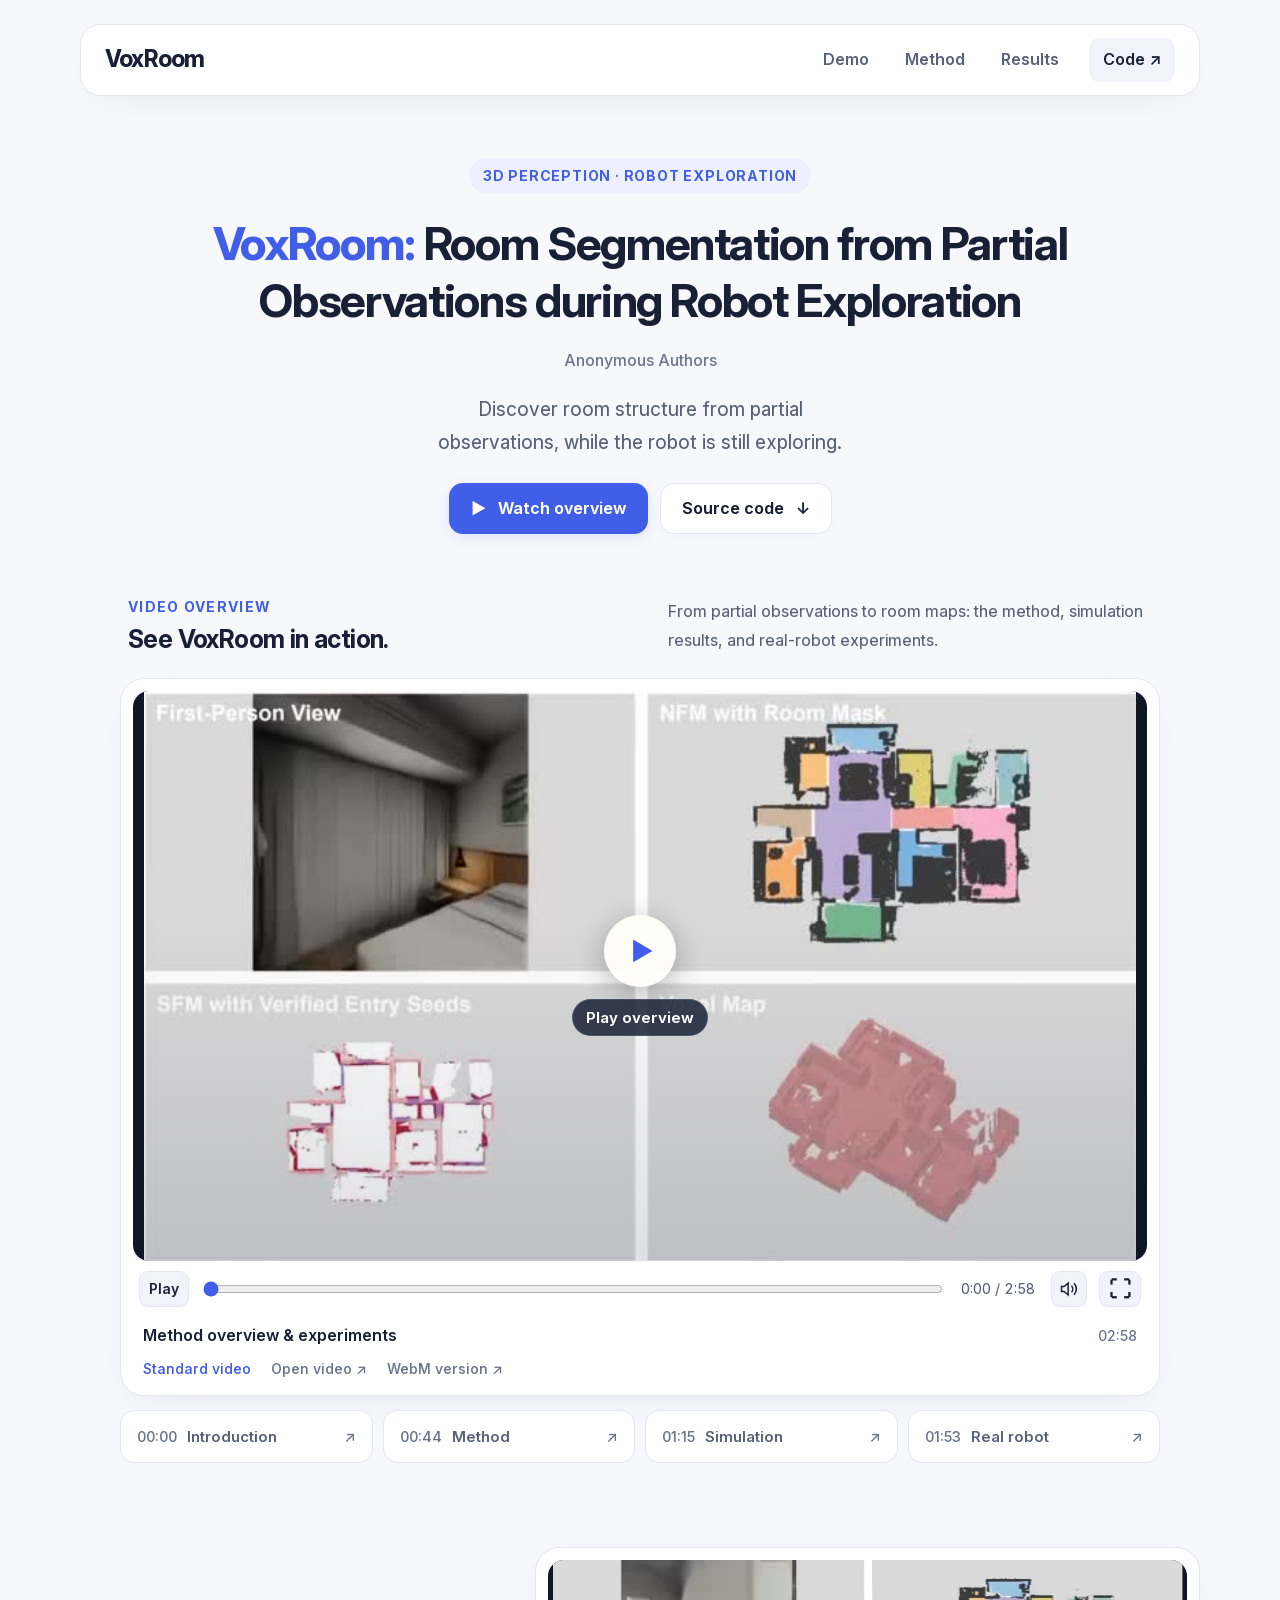
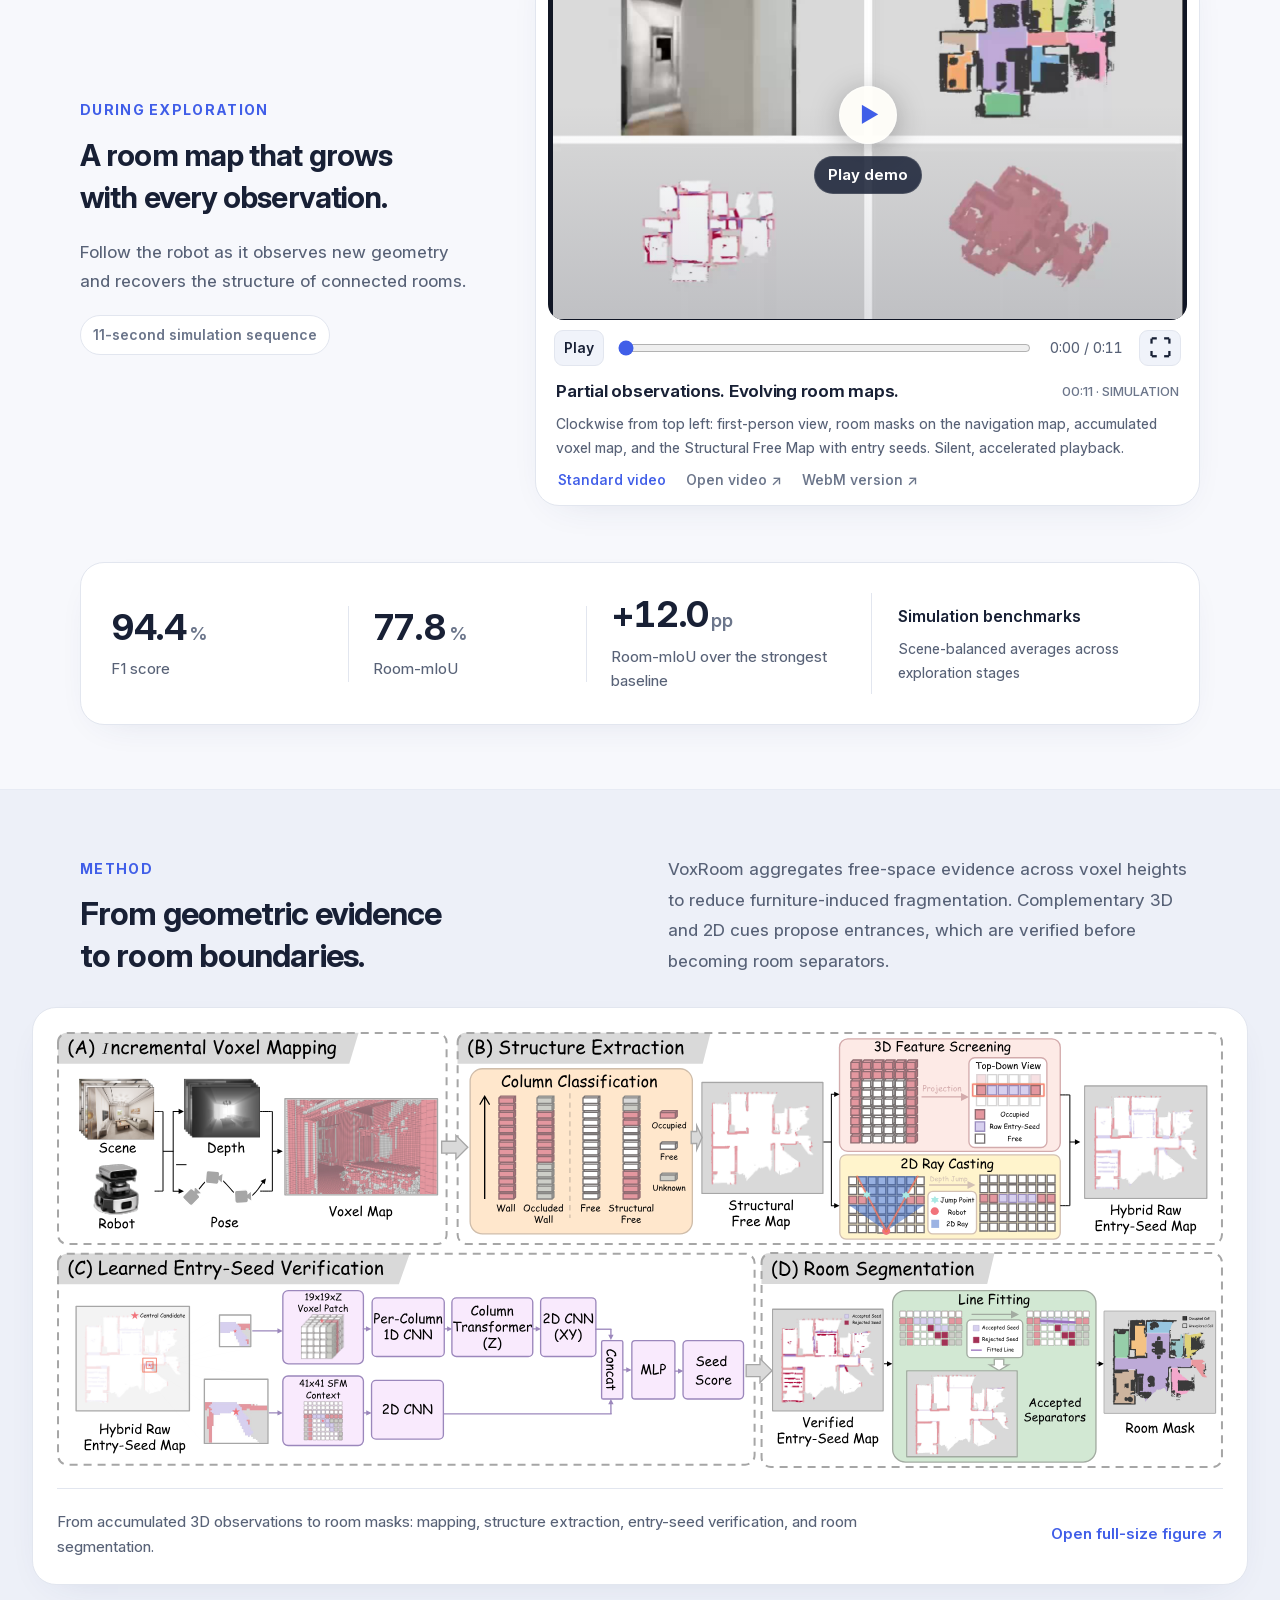
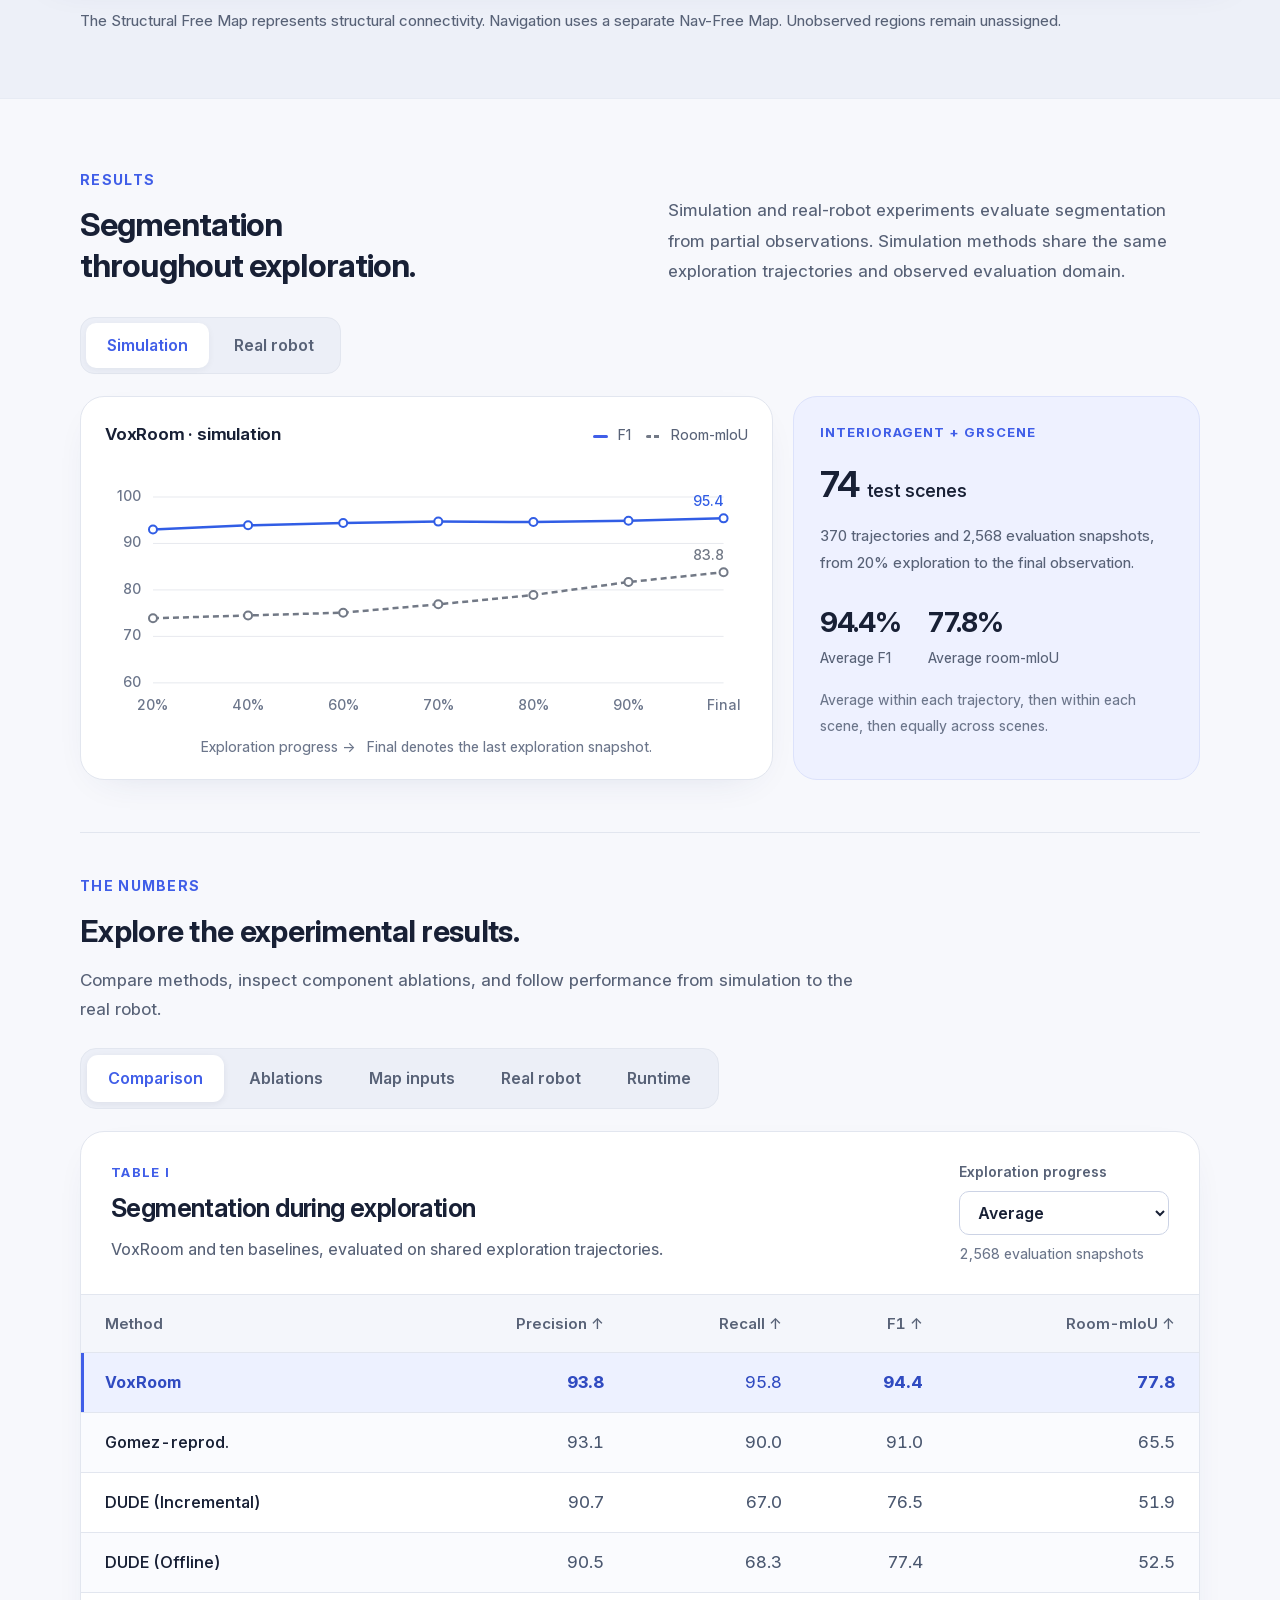
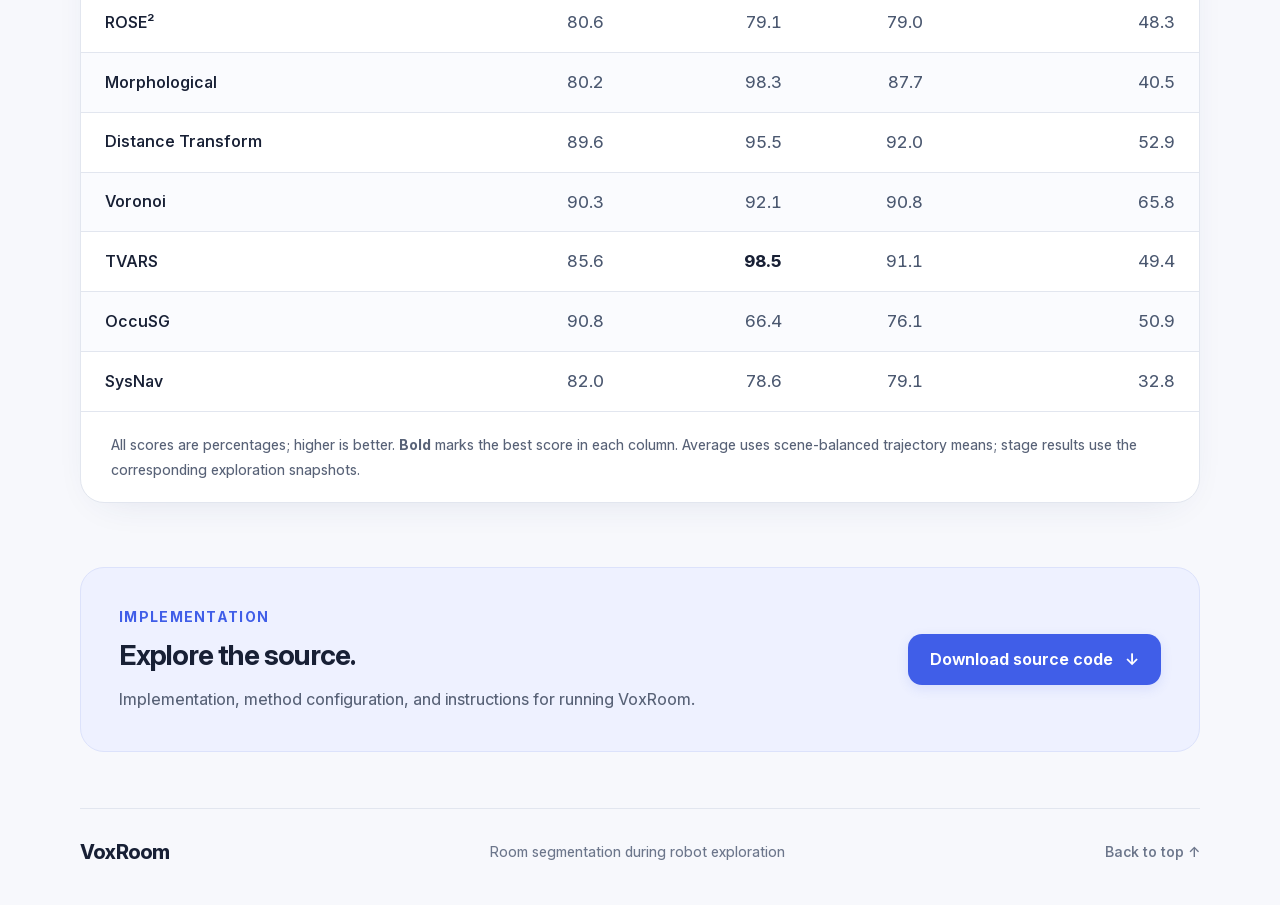
==== commit 12ab8781: "Publish paper pipeline, tables, and typography update" ====
--- a/index.html
+++ b/index.html
@@ -7,25 +7,24 @@
 <meta content="VoxRoom: room segmentation from partial observations during robot exploration. Method, experiments, videos, and source code." name="description"/>
 <meta content="no-referrer" name="referrer"/>
 <meta content="noindex, nofollow, noarchive" name="robots"/>
-<title>VoxRoom · Room Segmentation during Robot Exploration</title>
+<title>VoxRoom: Room Segmentation from Partial Observations during Robot Exploration</title>
 <link href="data:," rel="icon"/>
-<link href="styles.css?v=20260923-5" rel="stylesheet"/>
-<script defer="" src="app.js?v=20260923-5"></script>
+<link href="styles.css?v=20260923-7" rel="stylesheet"/>
+<script defer="" src="app.js?v=20260923-7"></script>
 <link as="font" crossorigin="anonymous" href="assets/fonts/InterVariable.woff2" rel="preload" type="font/woff2"/><script defer="" src="player.js?v=20260923-5"></script></head>
 <body>
 <a class="skip-link" href="#main">Skip to content</a>
 <header class="header wrap">
-<a aria-label="VoxRoom home" class="brand" href="#">VoxRoom<span>.</span></a>
+<a aria-label="VoxRoom home" class="brand" href="#">VoxRoom</a>
 <nav aria-label="Primary navigation"><a href="#demos">Demo</a><a href="#method">Method</a><a href="#results">Results</a><a href="#code">Code <span aria-hidden="true">↗</span></a></nav>
 </header>
 <main id="main">
 <section aria-labelledby="title" class="hero wrap">
 <p class="eyebrow">3D perception · Robot exploration</p>
-<p class="project-name">VoxRoom</p>
-<h1 id="title">Room Segmentation from Partial Observations<br class="desktop-break"/> during Robot Exploration</h1>
+<h1 id="title"><span class="title-name">VoxRoom:</span> Room Segmentation from Partial Observations during Robot Exploration</h1>
 <p class="authors">Anonymous Authors</p>
 <p class="hero-description">Discover room structure from partial observations, while the robot is still exploring.</p>
-<div class="actions"><a class="button primary" data-watch="overview-video" href="#overview"><span aria-hidden="true">▶</span> Watch overview</a><a class="button secondary" download="" href="assets/voxroom-review-source.zip?v=6">Source code <span aria-hidden="true">↓</span></a></div>
+<div class="actions"><a class="button primary" data-watch="overview-video" href="#overview"><span aria-hidden="true">▶</span> Watch overview</a><a class="button secondary" download="" href="assets/voxroom-review-source.zip?v=7">Source code <span aria-hidden="true">↓</span></a></div>
 </section><section aria-labelledby="overview-title" class="section wrap overview-section" id="overview">
 <div class="section-heading overview-heading"><div><p class="eyebrow">Video overview</p><h2 id="overview-title">See VoxRoom in action.</h2></div><p id="overview-description">From partial observations to room maps: the method, simulation results, and real-robot experiments.</p></div>
 <figure class="video-card video-main"><div class="video-frame"><video aria-describedby="overview-description" aria-label="VoxRoom method and experiments overview with audio and embedded English subtitles" controls="" data-duration="178.083333" data-playback="assets/playback/overview/manifest.json" id="overview-video" data-audio="assets/overview-audio.m4a?v=5" playsinline="" poster="assets/overview-poster.jpg" preload="none"><source src="assets/overview.mp4?v=5" type="video/mp4"/><source src="assets/overview-vp9.webm?v=5" type="video/webm"/>Your browser cannot play this video. Use the video links below.</video><button aria-controls="overview-video" aria-label="Play VoxRoom overview" class="video-play" hidden="" type="button"><span aria-hidden="true" class="play-icon">▶</span><span class="play-label">Play overview</span></button></div><figcaption><span>Method overview &amp; experiments</span><span class="duration">02:58</span></figcaption><p aria-live="polite" class="video-status" hidden="" role="status"></p><div class="video-links"><a href="assets/overview.mp4?v=5" rel="noopener" target="_blank">Open video ↗</a><a href="assets/overview-vp9.webm?v=5" rel="noopener" target="_blank">WebM version ↗</a></div></figure>
@@ -46,14 +45,14 @@
 <p>Simulation benchmarks<span>Scene-balanced averages across exploration stages</span></p>
 </section>
 <section aria-labelledby="method-title" class="method-band" id="method">
-<div class="section wrap">
+<div class="section wrap method-wrap">
 <div class="section-heading"><div><p class="eyebrow">Method</p><h2 id="method-title">From geometric evidence<br/>to room boundaries.</h2></div><p>VoxRoom aggregates free-space evidence across voxel heights to reduce furniture-induced fragmentation. Complementary 3D and 2D cues propose entrances, which are verified before becoming room separators.</p></div>
-<div class="pipeline">
-<article><span class="step">01</span><div><h3>Accumulate geometry</h3><p>Fuse depth or LiDAR observations and poses into a voxel map with free, occupied, and unknown states.</p><span class="parameter">0.05 m voxels</span></div></article>
-<article><span class="step">02</span><div><h3>Extract structure</h3><p>Build the Structural Free Map. Take the union of candidates from 3D column screening and 2D ray casting.</p><span class="parameter">3D candidates ∪ 2D candidates</span></div></article>
-<article><span class="step">03</span><div><h3>Verify entry seeds</h3><p>A dual-branch network combines a local voxel patch with wider planar context to score each candidate.</p><span class="parameter">19 × 19 × Z + 41 × 41</span></div></article>
-<article><span class="step">04</span><div><h3>Separate rooms</h3><p>Cluster verified seeds, fit and extend separator segments, then extract connected room regions.</p><span class="parameter">Entry score ≥ 0.5</span></div></article>
-</div>
+<figure class="pipeline-figure">
+<a class="pipeline-image-link" href="assets/pipeline.svg" target="_blank" rel="noopener" aria-label="Open the full-size VoxRoom pipeline diagram">
+<img src="assets/pipeline.svg" width="3007" height="1125" loading="lazy" decoding="async" alt="VoxRoom pipeline: incremental voxel mapping; structure extraction with column classification, 3D feature screening and 2D ray casting; learned entry-seed verification using voxel and SFM context; and room segmentation by fitting separators."/>
+</a>
+<figcaption><p>From accumulated 3D observations to room masks: mapping, structure extraction, entry-seed verification, and room segmentation.</p><a href="assets/pipeline.svg" target="_blank" rel="noopener">Open full-size figure <span aria-hidden="true">↗</span></a></figcaption>
+</figure>
 <p class="method-footnote">The Structural Free Map represents structural connectivity. Navigation uses a separate Nav-Free Map. Unobserved regions remain unassigned.</p>
 </div>
 </section>
@@ -74,13 +73,67 @@
 <p class="small" id="result-protocol">Average within each trajectory, then within each scene, then equally across scenes.</p>
 </div>
 </div>
-<details class="data-details"><summary>View stage-wise numerical results</summary><div class="table-scroll"><table><caption>VoxRoom stage-wise segmentation results (%)</caption><thead><tr><th scope="col">Progress</th><th scope="col">Simulation F1</th><th scope="col">Simulation room-mIoU</th><th scope="col">Real-robot F1</th><th scope="col">Real-robot room-mIoU</th></tr></thead><tbody>
-<tr><th scope="row">20%</th><td>93.0</td><td>73.9</td><td>94.5</td><td>85.7</td></tr><tr><th scope="row">40%</th><td>93.9</td><td>74.5</td><td>94.7</td><td>87.5</td></tr><tr><th scope="row">60%</th><td>94.4</td><td>75.1</td><td>93.9</td><td>66.8</td></tr><tr><th scope="row">70%</th><td>94.7</td><td>76.9</td><td>95.3</td><td>79.5</td></tr><tr><th scope="row">80%</th><td>94.6</td><td>78.9</td><td>95.4</td><td>76.1</td></tr><tr><th scope="row">90%</th><td>94.9</td><td>81.7</td><td>95.6</td><td>74.4</td></tr><tr><th scope="row">Final</th><td>95.4</td><td>83.8</td><td>97.2</td><td>81.2</td></tr><tr class="highlight"><th scope="row">Average</th><td>94.4</td><td>77.8</td><td>95.2</td><td>78.7</td></tr>
-</tbody></table></div></details>
-<div class="comparison-block"><div><h3>Comparison with ten baselines</h3><p>Scene-balanced averages across exploration stages (%). Higher is better.</p><p>Room-mIoU uses one-to-one Hungarian matching. Unmatched ground-truth rooms contribute zero.</p></div><div class="table-scroll"><table><thead><tr><th scope="col">Method</th><th scope="col">F1 ↑</th><th scope="col">Room-mIoU ↑</th></tr></thead><tbody><tr class="highlight"><th scope="row">VoxRoom</th><td><strong>94.4</strong></td><td><strong>77.8</strong></td></tr><tr><th scope="row">Gomez-reprod.</th><td>91.0</td><td>65.5</td></tr><tr><th scope="row">DUDE (Incremental)</th><td>76.5</td><td>51.9</td></tr><tr><th scope="row">DUDE (Offline)</th><td>77.4</td><td>52.5</td></tr><tr><th scope="row">ROSE2</th><td>79.0</td><td>48.3</td></tr><tr><th scope="row">Morphological</th><td>87.7</td><td>40.5</td></tr><tr><th scope="row">Distance Transform</th><td>92.0</td><td>52.9</td></tr><tr><th scope="row">Voronoi</th><td>90.8</td><td>65.8</td></tr><tr><th scope="row">TVARS</th><td>91.1</td><td>49.4</td></tr><tr><th scope="row">OccuSG</th><td>76.1</td><td>50.9</td></tr><tr><th scope="row">SysNav</th><td>79.1</td><td>32.8</td></tr></tbody></table></div></div>
+<div class="paper-results" id="paper-results">
+<div class="paper-results-intro"><p class="eyebrow">The numbers</p><h3>Explore the experimental results.</h3><p>Compare methods, inspect component ablations, and follow performance from simulation to the real robot.</p></div>
+<div class="paper-tabs" role="tablist" aria-label="Experimental result tables"><button type="button" role="tab" id="tab-comparison" aria-controls="panel-comparison" aria-selected="true" tabindex="0" data-paper-tab="comparison">Comparison</button><button type="button" role="tab" id="tab-ablations" aria-controls="panel-ablations" aria-selected="false" tabindex="-1" data-paper-tab="ablations">Ablations</button><button type="button" role="tab" id="tab-planar" aria-controls="panel-planar" aria-selected="false" tabindex="-1" data-paper-tab="planar">Map inputs</button><button type="button" role="tab" id="tab-robot" aria-controls="panel-robot" aria-selected="false" tabindex="-1" data-paper-tab="robot">Real robot</button><button type="button" role="tab" id="tab-runtime" aria-controls="panel-runtime" aria-selected="false" tabindex="-1" data-paper-tab="runtime">Runtime</button></div>
+<section class="paper-panel" id="panel-comparison" role="tabpanel" aria-labelledby="tab-comparison">
+<div class="paper-table-heading"><div><p class="eyebrow">Table I</p><h3>Segmentation during exploration</h3><p>VoxRoom and ten baselines, evaluated on shared exploration trajectories.</p></div><div class="stage-control"><label for="comparison-stage">Exploration progress</label><select id="comparison-stage"><option>Average</option><option>20%</option><option>40%</option><option>60%</option><option>70%</option><option>80%</option><option>90%</option><option>Final</option></select><span id="comparison-snapshots" aria-live="polite">2,568 evaluation snapshots</span></div></div>
+<div class="table-scroll" role="region" aria-label="Table I. Simulation segmentation performance, average (%)" tabindex="0"><table id="comparison-table" class="paper-table "><caption class="sr-only">Table I. Simulation segmentation performance, average (%)</caption><thead><tr><th scope="col">Method</th><th scope="col">Precision <span aria-label="higher is better">↑</span></th><th scope="col">Recall <span aria-label="higher is better">↑</span></th><th scope="col">F1 <span aria-label="higher is better">↑</span></th><th scope="col">Room-mIoU <span aria-label="higher is better">↑</span></th></tr></thead><tbody><tr class="highlight"><th scope="row">VoxRoom</th><td><strong>93.8</strong></td><td>95.8</td><td><strong>94.4</strong></td><td><strong>77.8</strong></td></tr>
+<tr><th scope="row">Gomez-reprod.</th><td>93.1</td><td>90.0</td><td>91.0</td><td>65.5</td></tr>
+<tr><th scope="row">DUDE (Incremental)</th><td>90.7</td><td>67.0</td><td>76.5</td><td>51.9</td></tr>
+<tr><th scope="row">DUDE (Offline)</th><td>90.5</td><td>68.3</td><td>77.4</td><td>52.5</td></tr>
+<tr><th scope="row">ROSE²</th><td>80.6</td><td>79.1</td><td>79.0</td><td>48.3</td></tr>
+<tr><th scope="row">Morphological</th><td>80.2</td><td>98.3</td><td>87.7</td><td>40.5</td></tr>
+<tr><th scope="row">Distance Transform</th><td>89.6</td><td>95.5</td><td>92.0</td><td>52.9</td></tr>
+<tr><th scope="row">Voronoi</th><td>90.3</td><td>92.1</td><td>90.8</td><td>65.8</td></tr>
+<tr><th scope="row">TVARS</th><td>85.6</td><td><strong>98.5</strong></td><td>91.1</td><td>49.4</td></tr>
+<tr><th scope="row">OccuSG</th><td>90.8</td><td>66.4</td><td>76.1</td><td>50.9</td></tr>
+<tr><th scope="row">SysNav</th><td>82.0</td><td>78.6</td><td>79.1</td><td>32.8</td></tr></tbody></table></div>
+<p class="table-note">All scores are percentages; higher is better. <strong>Bold</strong> marks the best score in each column. Average uses scene-balanced trajectory means; stage results use the corresponding exploration snapshots.</p>
+</section><section class="paper-panel" id="panel-ablations" role="tabpanel" aria-labelledby="tab-ablations">
+<div class="paper-table-heading"><div><p class="eyebrow">Table II</p><h3>What each component contributes</h3><p>Seven ablations isolate candidate generation, verification, and planar context.</p></div></div>
+<div class="table-scroll" role="region" aria-label="Table II. Component ablations (%)" tabindex="0"><table id="ablation-table" class="paper-table "><caption class="sr-only">Table II. Component ablations (%)</caption><thead><tr><th scope="col">Configuration</th><th scope="col">Precision <span aria-label="higher is better">↑</span></th><th scope="col">Recall <span aria-label="higher is better">↑</span></th><th scope="col">F1 <span aria-label="higher is better">↑</span></th><th scope="col">Room-mIoU <span aria-label="higher is better">↑</span></th></tr></thead><tbody><tr class="highlight"><th scope="row">Full model</th><td><strong>93.8</strong></td><td>95.8</td><td>94.4</td><td><strong>77.8</strong></td></tr>
+<tr><th scope="row"><span class="row-id">A1</span>Without 2D candidates</th><td>91.4</td><td>97.4</td><td>93.8</td><td>69.1</td></tr>
+<tr><th scope="row"><span class="row-id">A2</span>Without 3D candidates</th><td>87.0</td><td>98.8</td><td>92.0</td><td>51.8</td></tr>
+<tr><th scope="row"><span class="row-id">A3</span>Without verification</th><td>93.2</td><td>93.7</td><td>93.1</td><td>72.5</td></tr>
+<tr><th scope="row"><span class="row-id">A4</span>Nav-Free context</th><td>93.4</td><td>97.1</td><td><strong>94.9</strong></td><td>74.5</td></tr>
+<tr><th scope="row"><span class="row-id">A5</span>2D-only verifier</th><td>73.3</td><td><strong>99.2</strong></td><td>83.3</td><td>30.5</td></tr>
+<tr><th scope="row"><span class="row-id">A6</span>3D-only verifier</th><td>91.4</td><td>97.2</td><td>93.7</td><td>70.9</td></tr>
+<tr><th scope="row"><span class="row-id">A7</span>Without candidate screening</th><td>92.8</td><td>96.5</td><td>94.3</td><td>72.9</td></tr></tbody></table></div>
+<p class="table-note">Scores are averaged across exploration stages (%). Each ablation is retrained separately, except A3, which uses no network. <strong>Bold</strong> marks the best score in each column.</p>
+</section><section class="paper-panel" id="panel-planar" role="tabpanel" aria-labelledby="tab-planar">
+<div class="paper-table-heading"><div><p class="eyebrow">Table III</p><h3>Structural free space as the planar input</h3><p>Four fixed geometric methods, with the input map changed from NFM to SFM.</p></div></div>
+<div class="table-scroll" role="region" aria-label="Table III. Planar input comparison (%)" tabindex="0"><table id="planar-table" class="paper-table "><caption class="sr-only">Table III. Planar input comparison (%)</caption><thead><tr><th scope="col" rowspan="2">Method</th><th scope="colgroup" colspan="2">F1 ↑</th><th scope="colgroup" colspan="2">Room-mIoU ↑</th></tr><tr><th scope="col">NFM</th><th scope="col" class="sfm-column">SFM</th><th scope="col">NFM</th><th scope="col" class="sfm-column">SFM</th></tr></thead><tbody><tr><th scope="row">DUDE (Incremental)</th><td>73.3</td><td class="sfm-column"><strong>76.5</strong></td><td>47.5</td><td class="sfm-column"><strong>51.9</strong></td></tr>
+<tr><th scope="row">ROSE²</th><td>65.7</td><td class="sfm-column"><strong>79.0</strong></td><td>34.2</td><td class="sfm-column"><strong>48.3</strong></td></tr>
+<tr><th scope="row">Distance Transform</th><td>74.2</td><td class="sfm-column"><strong>92.0</strong></td><td>27.8</td><td class="sfm-column"><strong>52.9</strong></td></tr>
+<tr><th scope="row">Voronoi</th><td>69.9</td><td class="sfm-column"><strong>90.8</strong></td><td>39.1</td><td class="sfm-column"><strong>65.8</strong></td></tr></tbody></table></div>
+<p class="table-note">NFM: Nav-Free Map. SFM: Structural Free Map. All values are stage-averaged percentages; higher is better. SFM improves both metrics for every method shown.</p>
+</section><section class="paper-panel" id="panel-robot" role="tabpanel" aria-labelledby="tab-robot">
+<div class="paper-table-heading"><div><p class="eyebrow">Table IV</p><h3>From simulation to real apartments</h3><p>Nine independent runs in five apartments, with no real-world fine-tuning.</p></div></div>
+<div class="table-scroll" role="region" aria-label="Table IV. Real-robot segmentation performance (%)" tabindex="0"><table id="robot-table" class="paper-table "><caption class="sr-only">Table IV. Real-robot segmentation performance (%)</caption><thead><tr><th scope="col">Progress</th><th scope="col">Precision <span aria-label="higher is better">↑</span></th><th scope="col">Recall <span aria-label="higher is better">↑</span></th><th scope="col">F1 <span aria-label="higher is better">↑</span></th><th scope="col">Room-mIoU <span aria-label="higher is better">↑</span></th></tr></thead><tbody><tr><th scope="row">20%</th><td><strong>97.4</strong></td><td>91.8</td><td>94.5</td><td>85.7</td></tr>
+<tr><th scope="row">40%</th><td>97.3</td><td>92.3</td><td>94.7</td><td><strong>87.5</strong></td></tr>
+<tr><th scope="row">60%</th><td>94.5</td><td>93.3</td><td>93.9</td><td>66.8</td></tr>
+<tr><th scope="row">70%</th><td>97.0</td><td>93.7</td><td>95.3</td><td>79.5</td></tr>
+<tr><th scope="row">80%</th><td>96.6</td><td>94.3</td><td>95.4</td><td>76.1</td></tr>
+<tr><th scope="row">90%</th><td>96.0</td><td>95.2</td><td>95.6</td><td>74.4</td></tr>
+<tr><th scope="row">Final</th><td>96.2</td><td><strong>98.3</strong></td><td><strong>97.2</strong></td><td>81.2</td></tr>
+<tr class="highlight"><th scope="row">Average</th><td>96.4</td><td>94.1</td><td>95.2</td><td>78.7</td></tr></tbody></table></div>
+<p class="table-note">Scores are percentages, averaged equally across the nine runs at each stage. Average combines the seven evaluation stages. <strong>Bold</strong> marks the best score in each column.</p>
+</section><section class="paper-panel" id="panel-runtime" role="tabpanel" aria-labelledby="tab-runtime">
+<div class="paper-table-heading"><div><p class="eyebrow">Table V</p><h3>Onboard processing time</h3><p>Mean module runtimes across all nine real-robot runs.</p></div><div class="runtime-summary"><strong>821.5 <span>ms</span></strong><span>Core pipeline · 0.5 Hz updates</span></div></div>
+<div class="table-scroll" role="region" aria-label="Table V. Mean onboard module runtimes in milliseconds" tabindex="0"><table id="runtime-table" class="paper-table runtime-table"><caption class="sr-only">Table V. Mean onboard module runtimes in milliseconds</caption><thead><tr><th scope="col">Module</th><th scope="col">Time <span>(ms)</span></th></tr></thead><tbody><tr><th scope="row">FAST-LIO2 to Voxel Map (incl. publishing)</th><td>54.5</td></tr>
+<tr><th scope="row">Column Classification and 3D Feature Screening</th><td>137.0</td></tr>
+<tr><th scope="row">2D Ray Casting</th><td>42.5</td></tr>
+<tr><th scope="row">Entry-Seed Verification (TensorRT FP16)</th><td>355.1</td></tr>
+<tr><th scope="row">Room Segmentation and room-attribute processing</th><td>286.9</td></tr>
+<tr class="highlight runtime-total"><th scope="row">VoxRoom core total (excl. mapping)</th><td>821.5</td></tr></tbody></table></div>
+<p class="table-note">The core total excludes FAST-LIO2-to-voxel-map processing. Verification includes data preparation, feature reuse, and candidate filtering. These are average runtimes, rather than worst-case latency.</p>
+</section></div>
+<script id="paper-comparison-data" type="application/json">{"methods":["Gomez-reprod.","DUDE (Incremental)","DUDE (Offline)","ROSE²","Morphological","Distance Transform","Voronoi","TVARS","OccuSG","SysNav","VoxRoom"],"stages":{"20%":{"snapshots":370,"metrics":["F1","Room-mIoU"],"rows":[[90.4,67.4],[80.3,55.2],[80.3,55.2],[59.9,38.2],[87.9,47.7],[87.7,53.7],[90.8,65.8],[90.2,56.8],[80.5,55.1],[74.1,41.0],[93.0,73.9]]},"40%":{"snapshots":370,"metrics":["F1","Room-mIoU"],"rows":[[91.1,66.3],[78.9,53.7],[80.0,54.3],[69.6,45.3],[85.8,39.1],[91.1,55.9],[90.1,64.5],[91.5,52.3],[78.3,51.8],[77.8,36.5],[93.9,74.5]]},"60%":{"snapshots":370,"metrics":["F1","Room-mIoU"],"rows":[[91.2,59.6],[76.2,50.6],[76.7,50.8],[80.8,47.3],[88.6,33.5],[92.0,45.5],[89.9,59.2],[90.3,42.1],[75.3,49.0],[79.3,26.0],[94.4,75.1]]},"70%":{"snapshots":370,"metrics":["F1","Room-mIoU"],"rows":[[90.6,64.5],[76.2,50.2],[76.6,51.6],[84.1,48.8],[87.4,31.4],[93.1,45.4],[89.7,61.6],[90.5,42.5],[74.4,48.7],[78.5,25.3],[94.7,76.9]]},"80%":{"snapshots":370,"metrics":["F1","Room-mIoU"],"rows":[[91.0,65.7],[76.0,51.6],[76.6,51.5],[84.9,47.2],[87.0,36.8],[92.9,51.1],[90.5,65.2],[91.0,47.9],[75.3,50.3],[79.8,26.6],[94.6,78.9]]},"90%":{"snapshots":348,"metrics":["F1","Room-mIoU"],"rows":[[91.5,66.4],[75.0,51.1],[76.4,52.2],[86.0,51.4],[87.4,41.9],[93.5,54.6],[91.7,70.0],[91.4,48.0],[75.3,50.9],[81.2,31.5],[94.9,81.7]]},"Final":{"snapshots":370,"metrics":["F1","Room-mIoU"],"rows":[[91.7,68.3],[73.1,50.4],[74.5,51.9],[88.2,59.9],[89.5,52.5],[94.3,63.8],[92.7,74.2],[92.9,55.6],[73.6,50.9],[83.1,42.2],[95.4,83.8]]},"Average":{"snapshots":2568,"metrics":["Precision","Recall","F1","Room-mIoU"],"rows":[[93.1,90.0,91.0,65.5],[90.7,67.0,76.5,51.9],[90.5,68.3,77.4,52.5],[80.6,79.1,79.0,48.3],[80.2,98.3,87.7,40.5],[89.6,95.5,92.0,52.9],[90.3,92.1,90.8,65.8],[85.6,98.5,91.1,49.4],[90.8,66.4,76.1,50.9],[82.0,78.6,79.1,32.8],[93.8,95.8,94.4,77.8]]}}}</script>
+
 </section>
-<section aria-labelledby="code-title" class="code-section wrap" id="code"><div><p class="eyebrow">Implementation</p><h2 id="code-title">Explore the source.</h2><p>Implementation, method configuration, and instructions for running VoxRoom.</p></div><a class="button primary" download="" href="assets/voxroom-review-source.zip?v=6">Download source code <span aria-hidden="true">↓</span></a></section>
+<section aria-labelledby="code-title" class="code-section wrap" id="code"><div><p class="eyebrow">Implementation</p><h2 id="code-title">Explore the source.</h2><p>Implementation, method configuration, and instructions for running VoxRoom.</p></div><a class="button primary" download="" href="assets/voxroom-review-source.zip?v=7">Download source code <span aria-hidden="true">↓</span></a></section>
 </main>
-<footer class="wrap"><span class="brand">VoxRoom<span>.</span></span><p>Room segmentation during robot exploration</p><a href="#">Back to top ↑</a></footer>
+<footer class="wrap"><span class="brand">VoxRoom</span><p>Room segmentation during robot exploration</p><a href="#">Back to top ↑</a></footer>
 </body>
 </html>
--- a/styles.css
+++ b/styles.css
@@ -22,7 +22,7 @@
 }
 * { box-sizing: border-box; }
 html { scroll-behavior: smooth; scroll-padding-top: 32px; }
-body { margin: 0; background: var(--paper); color: var(--ink); font: 450 16px/1.7 var(--sans); -webkit-font-smoothing: antialiased; }
+body { margin: 0; background: var(--paper); color: var(--ink); font: 450 18px/1.7 var(--sans); -webkit-font-smoothing: antialiased; }
 a { color: inherit; text-decoration: none; }
 button { font: inherit; cursor: pointer; }
 button, a { touch-action: manipulation; -webkit-tap-highlight-color: transparent; }
@@ -34,34 +34,34 @@
 .skip-link:focus { top: 16px; }
 .header { display: flex; align-items: center; justify-content: space-between; min-height: 72px; margin-top: 24px; padding: 12px 24px; background: var(--white); border: 1px solid var(--line); border-radius: 20px; box-shadow: var(--shadow); }
 .brand { font-size: 23px; font-weight: 750; letter-spacing: -.8px; }
-.brand > span { color: var(--blue); }
-.header nav { display: flex; align-items: center; gap: 8px; font-size: 14px; font-weight: 600; color: var(--body); }
+
+.header nav { display: flex; align-items: center; gap: 8px; font-size: 16px; font-weight: 600; color: var(--body); }
 .header nav a { padding: 8px 14px; border-radius: 10px; }
 .header nav a:hover { color: var(--blue); background: var(--blue-light); }
 .header nav a:last-child { margin-left: 8px; background: var(--wash); color: var(--ink); }
-.hero { text-align: center; padding: 56px 0 40px; max-width: 880px; }
-.eyebrow { margin: 0 0 14px; color: var(--blue); font-size: 12px; line-height: 1.5; font-weight: 700; letter-spacing: 1.3px; text-transform: uppercase; }
-.hero > .eyebrow { display: inline-flex; align-items: center; padding: 7px 14px; border-radius: 100px; background: var(--blue-light); letter-spacing: .8px; font-size: 11px; margin-bottom: 22px; }
-.project-name { margin: 0 0 15px; font-size: 56px; line-height: 1.1; font-weight: 750; letter-spacing: -2.5px; }
-h1 { margin: 0 auto; max-width: 850px; font-size: clamp(27px, 3vw, 34px); line-height: 1.38; font-weight: 650; letter-spacing: -1px; text-wrap: balance; }
+.hero { text-align: center; padding: 62px 0 44px; max-width: 1040px; }
+.eyebrow { margin: 0 0 14px; color: var(--blue); font-size: 14px; line-height: 1.5; font-weight: 700; letter-spacing: 1.3px; text-transform: uppercase; }
+.hero > .eyebrow { display: inline-flex; align-items: center; padding: 7px 14px; border-radius: 100px; background: var(--blue-light); letter-spacing: .8px; font-size: 14px; margin-bottom: 22px; }
+h1 { margin: 0 auto; max-width: 980px; font-size: clamp(30px, 3.7vw, 46px); line-height: 1.24; font-weight: 700; letter-spacing: -1.35px; text-wrap: balance; }
+h1 .title-name { color: var(--blue); font-weight: 750; white-space: nowrap; }
 h2 { margin: 0; font-size: 32px; line-height: 1.3; font-weight: 700; letter-spacing: -.9px; text-wrap: balance; }
 h3 { margin: 0; font-size: 19px; line-height: 1.4; font-weight: 650; letter-spacing: -.35px; }
-.authors { margin: 18px 0 0; color: var(--muted); font-size: 14px; font-weight: 500; }
-.hero-description { max-width: 610px; color: var(--body); font-size: 17px; line-height: 1.7; margin: 20px auto 24px; text-wrap: balance; }
+.authors { margin: 18px 0 0; color: var(--muted); font-size: 16px; font-weight: 500; }
+.hero-description { max-width: 720px; color: var(--body); font-size: 19px; line-height: 1.7; margin: 20px auto 24px; text-wrap: balance; }
 .actions { display: flex; align-items: center; justify-content: center; gap: 12px; }
-.button { display: inline-flex; align-items: center; justify-content: center; gap: 12px; min-height: 48px; padding: 11px 21px; border-radius: 14px; border: 1px solid transparent; font-size: 14px; font-weight: 650; white-space: nowrap; transition: background .18s, box-shadow .18s, transform .18s; }
+.button { display: inline-flex; align-items: center; justify-content: center; gap: 12px; min-height: 48px; padding: 11px 21px; border-radius: 14px; border: 1px solid transparent; font-size: 16px; font-weight: 650; white-space: nowrap; transition: background .18s, box-shadow .18s, transform .18s; }
 .primary { background: var(--blue); color: white; box-shadow: 0 4px 12px #405ee820; }
 .primary:hover { background: #304dd1; transform: translateY(-1px); }
 .secondary { border-color: var(--line); background: white; box-shadow: 0 2px 6px #18203505; }
 .secondary:hover { border-color: #bdc7e7; background: var(--blue-light); }
 .section { padding-block: 64px; }
 .section-heading { display: grid; grid-template-columns: 1fr 1fr; align-items: end; gap: 56px; margin-bottom: 30px; }
-.section-heading > p { margin: 0; color: var(--body); font-size: 15px; line-height: 1.8; }
+.section-heading > p { margin: 0; color: var(--body); font-size: 17px; line-height: 1.8; }
 .overview-section { padding: 18px 0 56px; max-width: 1040px; }
 .overview-heading { align-items: center; padding: 0 8px; margin-bottom: 22px; }
 .overview-heading .eyebrow { margin-bottom: 6px; }
 .overview-heading h2 { font-size: 25px; letter-spacing: -.6px; }
-.overview-heading > p { font-size: 14px; }
+.overview-heading > p { font-size: 16px; }
 .video-card { margin: 0; min-width: 0; background: white; border: 1px solid var(--line); border-radius: var(--radius); padding: 12px; box-shadow: var(--shadow); }
 .video-frame { position: relative; overflow: hidden; aspect-ratio: 16 / 9; border-radius: 16px; background: #111624; }
 .video-card video { width: 100%; aspect-ratio: 16 / 9; object-fit: contain; background: #111624; }
@@ -70,11 +70,11 @@
 .image-playback .video-sheet { position: absolute; max-width: none; object-fit: fill; pointer-events: none; user-select: none; }
 .video-play { z-index: 2; }
 .image-player .video-play { inset: 0; height: 100%; }
-.video-controls { display: flex; align-items: center; gap: 12px; padding: 10px 6px 0; font-size: 12px; }
-.video-controls button { display: grid; place-items: center; min-width: 46px; min-height: 36px; padding: 5px 9px; border: 1px solid var(--line); border-radius: 9px; background: var(--wash); color: var(--ink); font-size: 12px; font-weight: 600; }
+.video-controls { display: flex; align-items: center; gap: 12px; padding: 10px 6px 0; font-size: 14px; }
+.video-controls button { display: grid; place-items: center; min-width: 46px; min-height: 36px; padding: 5px 9px; border: 1px solid var(--line); border-radius: 9px; background: var(--wash); color: var(--ink); font-size: 14px; font-weight: 600; }
 .video-controls button:hover { background: var(--blue-light); color: var(--blue); }
 .video-progress { flex: 1; min-width: 40px; height: 28px; accent-color: var(--blue); cursor: pointer; }
-.video-time { min-width: 82px; white-space: nowrap; font-size: 12px; font-variant-numeric: tabular-nums; color: var(--body); text-align: center; }
+.video-time { min-width: 82px; white-space: nowrap; font-size: 14px; font-variant-numeric: tabular-nums; color: var(--body); text-align: center; }
 .video-controls .video-fullscreen { min-width: 36px; font-size: 22px; line-height: 1; }
 .video-links .video-mode { border: 0; padding: 0; color: var(--blue); background: transparent; font: inherit; cursor: pointer; }
 .video-mode:hover { text-decoration: underline; text-underline-offset: 3px; }
@@ -85,90 +85,76 @@
 .video-play { position: absolute; inset: 0 0 48px; width: 100%; height: calc(100% - 48px); display: flex; align-items: center; justify-content: center; flex-direction: column; gap: 12px; border: 0; color: white; background: linear-gradient(transparent 40%, #0c132d20); border-radius: inherit; }
 .play-icon { width: 72px; height: 72px; display: grid; place-items: center; padding-left: 4px; border: 1px solid #ffffff70; border-radius: 50%; background: #fffef9f2; color: var(--blue); font-size: 25px; box-shadow: 0 6px 30px #0004; transition: transform .18s; }
 .video-play:hover .play-icon { transform: scale(1.08); }
-.play-label { font-size: 13px; font-weight: 650; background: #182035da; border: 1px solid #ffffff20; padding: 5px 13px; border-radius: 100px; }
-.video-main figcaption { display: flex; align-items: center; justify-content: space-between; gap: 16px; padding: 15px 10px 0; font-size: 14px; font-weight: 600; }
-.duration { color: var(--muted); font-size: 12px; font-weight: 500; white-space: nowrap; }
-.video-links { display: flex; flex-wrap: wrap; gap: 20px; padding: 8px 10px 2px; font-size: 12px; font-weight: 550; color: var(--muted); }
+.play-label { font-size: 15px; font-weight: 650; background: #182035da; border: 1px solid #ffffff20; padding: 5px 13px; border-radius: 100px; }
+.video-main figcaption { display: flex; align-items: center; justify-content: space-between; gap: 16px; padding: 15px 10px 0; font-size: 16px; font-weight: 600; }
+.duration { color: var(--muted); font-size: 14px; font-weight: 500; white-space: nowrap; }
+.video-links { display: flex; flex-wrap: wrap; gap: 20px; padding: 8px 10px 2px; font-size: 14px; font-weight: 550; color: var(--muted); }
 .video-links a:hover { color: var(--blue); text-decoration: underline; text-underline-offset: 3px; }
-.video-status { margin: 10px 10px 0; padding: 10px 14px; color: #674819; background: #fff5df; border-radius: 10px; font-size: 13px; }
+.video-status { margin: 10px 10px 0; padding: 10px 14px; color: #674819; background: #fff5df; border-radius: 10px; font-size: 15px; }
 .chapters { display: grid; grid-template-columns: repeat(4, 1fr); gap: 10px; margin-top: 14px; }
-.chapters button { display: flex; flex-wrap: wrap; gap: 4px 10px; align-items: center; border: 1px solid var(--line); border-radius: 14px; color: var(--body); padding: 13px 16px; background: white; font-size: 13px; font-weight: 600; text-align: left; }
-.chapters button span { font-size: 12px; font-weight: 550; color: var(--muted); }
+.chapters button { display: flex; flex-wrap: wrap; gap: 4px 10px; align-items: center; border: 1px solid var(--line); border-radius: 14px; color: var(--body); padding: 13px 16px; background: white; font-size: 15px; font-weight: 600; text-align: left; }
+.chapters button span { font-size: 14px; font-weight: 550; color: var(--muted); }
 .chapters button b { margin-left: auto; color: var(--muted); font-weight: 500; }
 .chapters button:hover { color: var(--blue); border-color: #c4cef8; background: var(--blue-light); }
 .demo-section { display: grid; grid-template-columns: .85fr 1.4fr; align-items: center; gap: 52px; padding: 28px 0 56px; }
 .demo-copy h2 { font-size: 30px; line-height: 1.4; }
-.demo-copy > p:not(.eyebrow) { color: var(--body); font-size: 15px; margin: 20px 0; }
-.demo-tag { display: inline-flex; padding: 7px 12px; border: 1px solid var(--line); border-radius: 100px; background: white; font-size: 12px; font-weight: 600; color: var(--muted); }
+.demo-copy > p:not(.eyebrow) { color: var(--body); font-size: 17px; margin: 20px 0; }
+.demo-tag { display: inline-flex; padding: 7px 12px; border: 1px solid var(--line); border-radius: 100px; background: white; font-size: 14px; font-weight: 600; color: var(--muted); }
 .featured-video figcaption { display: flex; align-items: center; justify-content: space-between; gap: 12px; padding: 13px 8px 0; }
-.featured-video h2 { font-size: 15px; letter-spacing: -.25px; line-height: 1.5; font-weight: 650; text-wrap: auto; }
-.featured-video .duration { font-size: 10px; }
-.featured-video > p:not(.video-status) { margin: 8px 8px 0; color: var(--body); font-size: 12px; line-height: 1.7; }
+.featured-video h2 { font-size: 17px; letter-spacing: -.25px; line-height: 1.5; font-weight: 650; text-wrap: auto; }
+.featured-video .duration { font-size: 13px; }
+.featured-video > p:not(.video-status) { margin: 8px 8px 0; color: var(--body); font-size: 14px; line-height: 1.7; }
 .featured-video .play-icon { width: 58px; height: 58px; font-size: 21px; }
 .metrics { display: grid; grid-template-columns: 1fr 1fr 1.2fr 1.25fr; gap: 0; align-items: center; border: 1px solid var(--line); border-radius: var(--radius); padding: 30px; background: white; box-shadow: var(--shadow); margin-bottom: 64px; }
 .metric { display: flex; flex-direction: column; border-right: 1px solid var(--line); padding-inline: 24px; }
 .metric:first-child { padding-left: 0; }
 .metric strong { font-size: 36px; font-weight: 700; line-height: 1.2; letter-spacing: -1.3px; font-variant-numeric: tabular-nums; }
 .metric strong span { font-size: 18px; margin-left: 3px; letter-spacing: -.4px; font-weight: 600; color: var(--muted); }
-.metric > span { margin-top: 8px; font-size: 13px; line-height: 1.65; color: var(--body); }
-.metrics > p { padding-left: 26px; margin: 0; font-size: 14px; font-weight: 600; }
-.metrics > p span { display: block; margin-top: 7px; color: var(--body); font-size: 12px; line-height: 1.7; font-weight: 450; }
+.metric > span { margin-top: 8px; font-size: 15px; line-height: 1.65; color: var(--body); }
+.metrics > p { padding-left: 26px; margin: 0; font-size: 16px; font-weight: 600; }
+.metrics > p span { display: block; margin-top: 7px; color: var(--body); font-size: 14px; line-height: 1.7; font-weight: 450; }
 .method-band { background: #edf0f8; border-block: 1px solid #e7ebf4; }
-.pipeline { display: grid; grid-template-columns: repeat(2,1fr); gap: 20px; }
-.pipeline article { display: grid; grid-template-columns: 38px 1fr; gap: 18px; padding: 27px; background: white; border: 1px solid #e2e7f1; border-radius: 20px; }
-.step { display: grid; place-items: center; width: 38px; height: 38px; border-radius: 12px; background: var(--blue-light); color: var(--blue); font-size: 13px; font-weight: 700; }
-.pipeline h3 { padding-top: 5px; }
-.pipeline p { font-size: 14px; color: var(--body); line-height: 1.8; margin: 13px 0 16px; }
-.parameter { display: inline-block; padding: 4px 9px; border-radius: 7px; background: var(--wash); color: #56617a; font-size: 12px; font-weight: 550; }
-.method-footnote { max-width: 850px; font-size: 13px; line-height: 1.8; color: var(--body); margin: 25px 0 0; }
+.method-footnote { max-width: 850px; font-size: 15px; line-height: 1.8; color: var(--body); margin: 25px 0 0; }
 #results { padding-top: 70px; }
 .result-tabs { display: inline-flex; padding: 5px; gap: 4px; border: 1px solid var(--line); border-radius: 14px; margin-bottom: 22px; background: #eceff7; }
-.result-tabs button { padding: 9px 21px; border: 0; border-radius: 10px; background: transparent; font-size: 14px; font-weight: 600; color: var(--body); }
+.result-tabs button { padding: 9px 21px; border: 0; border-radius: 10px; background: transparent; font-size: 16px; font-weight: 600; color: var(--body); }
 .result-tabs button[aria-pressed=true] { background: white; color: var(--blue); box-shadow: 0 2px 7px #1820350d; }
 .results-layout { display: grid; grid-template-columns: 1.7fr 1fr; gap: 20px; }
 .chart-panel { min-width: 0; padding: 26px 24px 20px; background: white; border: 1px solid var(--line); border-radius: var(--radius); box-shadow: var(--shadow); }
 .chart-header { display: flex; align-items: center; justify-content: space-between; gap: 15px; }
-.chart-header h3 { font-size: 15px; letter-spacing: -.2px; }
-.chart-legend { display: flex; gap: 15px; color: var(--body); font-size: 12px; white-space: nowrap; }
+.chart-header h3 { font-size: 17px; letter-spacing: -.2px; }
+.chart-legend { display: flex; gap: 15px; color: var(--body); font-size: 14px; white-space: nowrap; }
 .chart-legend i { display: inline-block; width: 15px; height: 3px; vertical-align: middle; margin-right: 6px; border-radius: 2px; }
 .f1-key { background: var(--blue); }
 .iou-key { background: repeating-linear-gradient(90deg,#727986 0,#727986 5px,transparent 5px,transparent 8px); }
 #progress-chart { padding-top: 18px; }
 #progress-chart svg { width: 100%; height: auto; }
-#progress-chart text { font-family: var(--sans); font-size: 12px; font-weight: 500; }
-.chart-caption { color: var(--muted); font-size: 12px; line-height: 1.75; text-align: center; margin: 8px 0 0; }
+#progress-chart text { font-family: var(--sans); font-size: 14px; font-weight: 500; }
+.chart-caption { color: var(--muted); font-size: 14px; line-height: 1.75; text-align: center; margin: 8px 0 0; }
 .results-context { border: 1px solid #dce2fb; border-radius: var(--radius); background: #eef1ff; padding: 26px; }
-.results-context > .eyebrow { font-size: 10px; letter-spacing: 1px; }
+.results-context > .eyebrow { font-size: 13px; letter-spacing: 1px; }
 .result-large { font-size: 36px; font-weight: 650; line-height: 1.3; letter-spacing: -1px; margin: 18px 0 12px; }
-.result-large span { font-size: 16px; letter-spacing: -.3px; font-weight: 550; }
-.results-context > p:not(.result-large):not(.eyebrow) { font-size: 13px; color: var(--body); line-height: 1.8; }
+.result-large span { font-size: 18px; letter-spacing: -.3px; font-weight: 550; }
+.results-context > p:not(.result-large):not(.eyebrow) { font-size: 15px; color: var(--body); line-height: 1.8; }
 .context-stats { display: flex; gap: 26px; padding: 12px 0 4px; }
 .context-stats div { display: flex; flex-direction: column; }
 .context-stats strong { font-size: 28px; line-height: 1.4; font-weight: 700; letter-spacing: -.8px; }
-.context-stats span { font-size: 12px; color: var(--body); margin-top: 3px; }
-.results-context .small { font-size: 12px !important; color: var(--muted) !important; }
-.data-details { margin-top: 20px; padding: 0 22px; background: white; border: 1px solid var(--line); border-radius: 16px; font-size: 14px; }
-.data-details summary { padding: 16px 0; cursor: pointer; color: var(--body); font-weight: 550; }
-.table-scroll { overflow-x: auto; min-width: 0; }
-table { width: 100%; border-collapse: collapse; font-size: 14px; color: var(--body); font-variant-numeric: tabular-nums; }
-caption { text-align: left; padding: 8px 0 16px; font-size: 13px; }
+.context-stats span { font-size: 14px; color: var(--body); margin-top: 3px; }
+.results-context .small { font-size: 14px !important; color: var(--muted) !important; }
+.table-scroll { overflow-x: auto; min-width: 0; overscroll-behavior-x: contain; }
+table { width: 100%; border-collapse: collapse; font-size: 16px; color: var(--body); font-variant-numeric: tabular-nums; }
+caption { text-align: left; padding: 8px 0 16px; font-size: 15px; }
 th, td { padding: 12px 18px; text-align: right; border-bottom: 1px solid var(--line); }
 th:first-child { text-align: left; }
-thead th { font-size: 12px; font-weight: 600; white-space: nowrap; color: var(--muted); background: #f8f9fc; }
+thead th { font-size: 14px; font-weight: 600; white-space: nowrap; color: var(--muted); background: #f8f9fc; }
 tbody th { font-weight: 500; white-space: nowrap; }
 .highlight { background: #edf1ff; color: #304bc1; }
 .highlight th { font-weight: 700; }
-.comparison-block { display: grid; grid-template-columns: .8fr 1.2fr; gap: 56px; align-items: start; margin-top: 42px; }
-.comparison-block > div:first-child { padding-top: 14px; }
-.comparison-block h3 { font-size: 26px; line-height: 1.4; letter-spacing: -.65px; max-width: 310px; }
-.comparison-block p { font-size: 14px; line-height: 1.8; color: var(--body); max-width: 350px; }
-.comparison-block .table-scroll { background: white; border: 1px solid var(--line); border-radius: 20px; box-shadow: var(--shadow); }
-.comparison-block tr:last-child > * { border-bottom: 0; }
 .code-section { display: flex; justify-content: space-between; gap: 32px; align-items: center; padding: 38px; border: 1px solid #dce2fb; border-radius: var(--radius); background: #eef1ff; margin-bottom: 56px; }
 .code-section h2 { font-size: 28px; }
 .code-section .eyebrow { margin-bottom: 10px; }
-.code-section p:last-child { font-size: 14px; color: var(--body); margin: 12px 0 0; }
-footer { display: flex; align-items: center; justify-content: space-between; gap: 20px; border-top: 1px solid var(--line); padding-block: 26px 36px; font-size: 12px; color: var(--muted); }
+.code-section p:last-child { font-size: 16px; color: var(--body); margin: 12px 0 0; }
+footer { display: flex; align-items: center; justify-content: space-between; gap: 20px; border-top: 1px solid var(--line); padding-block: 26px 36px; font-size: 14px; color: var(--muted); }
 footer .brand { color: var(--ink); font-size: 20px; }
 footer p { margin: 0; }
 footer > a { white-space: nowrap; font-weight: 550; }
@@ -194,106 +180,94 @@
   .wrap { width: calc(100% - 32px); }
   .header { margin-top: 16px; min-height: 64px; padding: 10px 16px; border-radius: 18px; }
   .brand { font-size: 21px; }
-  .header nav { gap: 1px; font-size: 12px; }
+  .header nav { gap: 1px; font-size: 14px; }
   .header nav a { padding: 7px 9px; }
   .header nav a:last-child { margin-left: 2px; }
   .hero { padding: 38px 8px 32px; }
-  .hero > .eyebrow { font-size: 10px; letter-spacing: .5px; margin-bottom: 18px; }
-  .project-name { font-size: 44px; letter-spacing: -1.8px; margin-bottom: 14px; }
-  h1 { font-size: 26px; line-height: 1.4; letter-spacing: -.7px; }
-  .authors { font-size: 13px; margin-top: 16px; }
-  .hero-description { font-size: 15px; margin: 18px auto 22px; }
-  .button { font-size: 13px; min-height: 46px; padding: 10px 17px; border-radius: 12px; gap: 10px; }
+  .hero > .eyebrow { font-size: 13px; letter-spacing: .5px; margin-bottom: 18px; }
+  h1 { font-size: clamp(30px, 5vw, 38px); line-height: 1.28; letter-spacing: -.8px; }
+  .authors { font-size: 15px; margin-top: 16px; }
+  .hero-description { font-size: 17px; margin: 18px auto 22px; }
+  .button { font-size: 15px; min-height: 46px; padding: 10px 17px; border-radius: 12px; gap: 10px; }
   h2 { font-size: 27px; }
   h3 { font-size: 18px; }
-  .eyebrow { font-size: 11px; margin-bottom: 10px; }
+  .eyebrow { font-size: 14px; margin-bottom: 10px; }
   .overview-section { padding: 8px 0 36px; }
   .section-heading { grid-template-columns: 1fr; gap: 14px; margin-bottom: 24px; }
-  .section-heading > p { font-size: 14px; }
+  .section-heading > p { font-size: 16px; }
   .overview-heading { padding-inline: 4px; gap: 10px; margin-bottom: 18px; }
   .overview-heading h2 { font-size: 23px; }
-  .overview-heading > p { font-size: 13px; }
+  .overview-heading > p { font-size: 16px; }
   .video-card { border-radius: 20px; padding: 8px; }
   .video-frame { border-radius: 13px; }
   .play-icon { width: 54px; height: 54px; font-size: 20px; }
-  .play-label { font-size: 11px; }
+  .play-label { font-size: 14px; }
   .video-play { gap: 8px; }
-  .video-main figcaption { font-size: 12px; padding: 12px 6px 0; }
-  .duration { font-size: 11px; }
-  .video-links { padding: 8px 6px 2px; font-size: 11px; }
+  .video-main figcaption { font-size: 14px; padding: 12px 6px 0; }
+  .duration { font-size: 14px; }
+  .video-links { padding: 8px 6px 2px; font-size: 14px; }
   .video-controls { gap: 6px; }
-  .video-controls button { min-width: 42px; font-size: 11px; }
+  .video-controls button { min-width: 42px; font-size: 14px; }
   .video-controls .video-fullscreen { min-width: 30px; font-size: 20px; }
-  .video-time { min-width: 74px; font-size: 10px; }
+  .video-time { min-width: 74px; font-size: 13px; }
   .chapters { grid-template-columns: repeat(2,1fr); gap: 8px; margin-top: 12px; }
-  .chapters button { font-size: 12px; padding: 11px 13px; border-radius: 12px; }
-  .chapters button span { font-size: 11px; }
+  .chapters button { font-size: 14px; padding: 11px 13px; border-radius: 12px; }
+  .chapters button span { font-size: 14px; }
   .demo-section { grid-template-columns: 1fr; gap: 22px; padding: 16px 0 32px; }
   .demo-copy h2 { font-size: 26px; max-width: 540px; text-wrap: auto; }
-  .demo-copy > p:not(.eyebrow) { font-size: 14px; margin: 14px 0; }
-  .demo-tag { font-size: 11px; }
+  .demo-copy > p:not(.eyebrow) { font-size: 16px; margin: 14px 0; }
+  .demo-tag { font-size: 14px; }
   .featured-video figcaption { display: flex; align-items: start; }
-  .featured-video h2 { font-size: 14px; }
+  .featured-video h2 { font-size: 16px; }
   .featured-video .duration { font-size: 9px; margin-top: 1px; }
-  .featured-video > p:not(.video-status) { font-size: 12px; }
+  .featured-video > p:not(.video-status) { font-size: 14px; }
   .metrics { padding: 24px 20px; border-radius: 20px; margin-bottom: 40px; }
   .metric { padding-inline: 15px; }
   .metric strong { font-size: 27px; letter-spacing: -1px; }
-  .metric strong span { font-size: 12px; margin-left: 2px; }
-  .metric > span { font-size: 11px; line-height: 1.6; }
-  .metrics > p { font-size: 13px; padding-top: 16px; margin-top: 18px; }
-  .metrics > p span { display: block; font-size: 11px; margin: 4px 0 0; }
+  .metric strong span { font-size: 14px; margin-left: 2px; }
+  .metric > span { font-size: 14px; line-height: 1.6; }
+  .metrics > p { font-size: 15px; padding-top: 16px; margin-top: 18px; }
+  .metrics > p span { display: block; font-size: 14px; margin: 4px 0 0; }
   .section { padding-block: 42px; }
-  .pipeline { grid-template-columns: 1fr; gap: 14px; }
-  .pipeline article { padding: 22px; gap: 14px; border-radius: 18px; grid-template-columns: 34px 1fr; }
-  .step { width: 34px; height: 34px; border-radius: 10px; font-size: 12px; }
-  .pipeline h3 { font-size: 17px; padding-top: 4px; }
-  .pipeline p { font-size: 13px; margin-block: 10px 14px; }
-  .parameter { font-size: 11px; }
-  .method-footnote { font-size: 12px; margin-top: 20px; }
+  .method-footnote { font-size: 14px; margin-top: 20px; }
   #results { padding-top: 42px; }
-  .result-tabs button { font-size: 13px; padding: 8px 18px; }
+  .result-tabs button { font-size: 15px; padding: 8px 18px; }
   .results-layout { grid-template-columns: 1fr; }
   .chart-panel { padding: 22px 16px; border-radius: 20px; }
-  .chart-header h3 { font-size: 13px; }
-  .chart-legend { font-size: 11px; gap: 12px; }
-  #progress-chart text { font-size: 18px; }
-  .chart-caption { font-size: 11px; }
+  .chart-header h3 { font-size: 15px; }
+  .chart-legend { font-size: 14px; gap: 12px; }
+  #progress-chart text { font-size: 14px; }
+  .chart-caption { font-size: 14px; }
   .results-context { padding: 24px; border-radius: 20px; }
   .result-large { font-size: 32px; margin-block: 12px; }
   .context-stats { gap: 38px; }
   .context-stats strong { font-size: 28px; }
-  .data-details { padding-inline: 16px; font-size: 13px; }
-  .comparison-block { grid-template-columns: 1fr; gap: 18px; margin-top: 28px; }
-  .comparison-block > div:first-child { padding: 0; }
-  .comparison-block h3 { font-size: 24px; max-width: 100%; }
-  .comparison-block p { font-size: 13px; max-width: 100%; }
-  table { font-size: 13px; }
+  table { font-size: 15px; }
   th, td { padding: 11px 13px; }
-  thead th { font-size: 11px; }
+  thead th { font-size: 14px; }
   .code-section { flex-direction: column; align-items: flex-start; padding: 28px; gap: 22px; border-radius: 20px; margin-bottom: 40px; }
   .code-section h2 { font-size: 26px; }
-  .code-section p:last-child { font-size: 13px; }
-  footer { flex-wrap: wrap; gap: 12px; padding-bottom: 26px; font-size: 11px; }
+  .code-section p:last-child { font-size: 15px; }
+  footer { flex-wrap: wrap; gap: 12px; padding-bottom: 26px; font-size: 14px; }
   footer p { order: 3; width: 100%; }
 }
 @media (max-width: 390px) {
   .header { padding-inline: 13px; }
   .header nav a { padding-inline: 6px; }
-  .header nav { font-size: 11px; }
+  .header nav { font-size: 14px; }
   .brand { font-size: 19px; }
   .hero { padding-inline: 0; }
-  h1 { font-size: 23px; }
+  h1 { font-size: 29px; }
   .actions { gap: 8px; }
-  .button { padding-inline: 13px; font-size: 12px; }
+  .button { padding-inline: 13px; font-size: 14px; }
   .metrics { padding: 20px 16px; }
   .metric { padding-inline: 11px; }
   .metric strong { font-size: 24px; }
-  .metric > span { font-size: 10px; }
-  .metric strong span { font-size: 11px; }
+  .metric > span { font-size: 13px; }
+  .metric strong span { font-size: 14px; }
   .featured-video figcaption { display: block; }
   .featured-video .duration { margin-top: 5px; }
-  .video-main figcaption { font-size: 11px; }
+  .video-main figcaption { font-size: 14px; }
 }
 @media (prefers-reduced-motion: reduce) {
   html { scroll-behavior: auto; }
@@ -304,3 +278,96 @@
 .video-sound .sound-off, .video-sound.is-muted .sound-waves { display: none; }
 .video-sound.is-muted .sound-off { display: inline; }
 @media (max-width: 600px) { .video-controls .video-sound { min-width: 30px; } }
+
+/* The method figure and the paper's numerical results. */
+.sr-only { position: absolute; width: 1px; height: 1px; padding: 0; margin: -1px; overflow: hidden; clip: rect(0, 0, 0, 0); white-space: nowrap; border: 0; }
+input:focus-visible, select:focus-visible, [tabindex="0"]:focus-visible { outline: 3px solid var(--blue); outline-offset: 4px; }
+.method-wrap { width: min(1440px, calc(100% - 64px)); }
+.method-wrap > .section-heading, .method-wrap > .method-footnote { max-width: 1120px; margin-inline: auto; }
+.pipeline-figure { margin: 0; padding: 24px; background: white; border: 1px solid var(--line); border-radius: var(--radius); box-shadow: var(--shadow); }
+.pipeline-image-link { display: block; cursor: zoom-in; border-radius: 8px; }
+.pipeline-figure img { width: 100%; height: auto; }
+.pipeline-figure figcaption { display: flex; justify-content: space-between; align-items: center; gap: 28px; padding-top: 20px; margin-top: 20px; border-top: 1px solid var(--line); color: var(--body); font-size: 15px; }
+.pipeline-figure figcaption p { margin: 0; max-width: 880px; }
+.pipeline-figure figcaption a { color: var(--blue); font-weight: 600; white-space: nowrap; }
+.pipeline-figure figcaption a:hover { text-decoration: underline; text-underline-offset: 4px; }
+.method-wrap > .method-footnote { margin-top: 22px; }
+.paper-results { margin-top: 52px; padding-top: 42px; border-top: 1px solid var(--line); }
+.paper-results-intro h3 { font-size: 30px; font-weight: 700; letter-spacing: -.7px; }
+.paper-results-intro p:last-child { max-width: 780px; margin: 14px 0 24px; color: var(--body); font-size: 17px; }
+.paper-tabs { display: flex; width: fit-content; max-width: 100%; overflow-x: auto; gap: 4px; padding: 6px; margin-bottom: 22px; background: #eceff7; border: 1px solid var(--line); border-radius: 16px; overscroll-behavior-x: contain; }
+.paper-tabs button { flex: 0 0 auto; padding: 10px 21px; border: 0; border-radius: 11px; background: transparent; color: var(--body); font-size: 16px; font-weight: 600; white-space: nowrap; }
+.paper-tabs button[aria-selected="true"] { background: white; color: var(--blue); box-shadow: 0 2px 7px #18203512; }
+.paper-tabs button:hover { color: var(--blue); }
+.paper-panel { margin-top: 20px; background: white; border: 1px solid var(--line); border-radius: var(--radius); box-shadow: var(--shadow); overflow: hidden; }
+.paper-table-heading { display: flex; justify-content: space-between; align-items: center; gap: 32px; padding: 28px 30px; }
+.paper-table-heading .eyebrow { margin-bottom: 8px; font-size: 13px; }
+.paper-table-heading h3 { font-size: 25px; font-weight: 650; letter-spacing: -.6px; }
+.paper-table-heading p:not(.eyebrow) { max-width: 650px; margin: 10px 0 0; font-size: 16px; color: var(--body); }
+.stage-control { flex: 0 0 210px; display: flex; flex-direction: column; gap: 7px; }
+.stage-control label { font-size: 14px; font-weight: 600; color: var(--body); }
+.stage-control select { width: 100%; min-height: 44px; padding: 8px 14px; border: 1px solid #ccd3e5; border-radius: 10px; background: white; color: var(--ink); font: 600 16px var(--sans); cursor: pointer; }
+#comparison-snapshots { font-size: 14px; color: var(--muted); font-variant-numeric: tabular-nums; }
+.paper-table { min-width: 700px; font-size: 17px; }
+.paper-table th, .paper-table td { padding: 15px 24px; }
+.paper-table thead th { padding-block: 16px; background: #f4f6fb; color: var(--body); font-size: 15px; font-weight: 600; border-block: 1px solid var(--line); }
+.paper-table thead th span { font-weight: 500; }
+.paper-table tbody th { color: var(--ink); font-size: 16px; font-weight: 550; }
+.paper-table tbody td { color: #4b5870; }
+.paper-table tbody tr:nth-child(even) > * { background: #fafbfe; }
+.paper-table tbody tr:hover > * { background: #f2f5fc; }
+.paper-table tbody tr.highlight > * { background: #edf1ff; color: #304bc1; }
+.paper-table tbody tr.highlight > th { font-weight: 700; box-shadow: inset 3px 0 var(--blue); }
+.paper-table strong { font-weight: 750; color: var(--ink); }
+.paper-table .highlight strong { color: #304bc1; }
+.paper-table tbody tr:last-child > * { border-bottom: 0; }
+.paper-table thead tr:first-child th:first-child, .paper-table tbody th { position: sticky; left: 0; z-index: 1; text-align: left; }
+.paper-table thead tr:first-child th:first-child { z-index: 2; }
+.paper-table tbody th { background: white; }
+.paper-table thead tr:nth-child(2) th { text-align: right; padding-block: 12px; }
+.paper-table .sfm-column { background: #edf1ff; color: #304bc1; }
+.paper-table tbody tr:nth-child(even) .sfm-column { background: #e8edff; }
+.paper-table .sfm-column strong { color: #304bc1; }
+.row-id { display: inline-block; min-width: 31px; padding: 2px 5px; margin-right: 10px; border-radius: 6px; background: var(--wash); color: var(--body); text-align: center; font-size: 13px; font-weight: 650; }
+.table-note { margin: 0; padding: 20px 30px; border-top: 1px solid var(--line); color: var(--body); font-size: 14px; line-height: 1.8; }
+.runtime-summary { display: flex; flex: 0 0 auto; flex-direction: column; align-items: flex-end; gap: 5px; color: var(--body); font-size: 14px; }
+.runtime-summary strong { color: var(--blue); font-size: 34px; font-weight: 700; line-height: 1.25; letter-spacing: -1px; }
+.runtime-summary strong span { font-size: 19px; letter-spacing: 0; }
+.runtime-table { min-width: 0; }
+.runtime-table tbody th { white-space: normal; }
+.runtime-table td { width: 175px; font-variant-numeric: tabular-nums; }
+.runtime-total > * { border-top: 2px solid #d4ddfb; }
+.runtime-total td { font-weight: 750; }
+@media (max-width: 760px) {
+  body { font-size: 17px; }
+  .method-wrap { width: calc(100% - 32px); }
+  .pipeline-figure { padding: 12px; border-radius: 20px; }
+  .pipeline-figure figcaption { flex-direction: column; align-items: flex-start; gap: 12px; margin-top: 14px; padding-top: 14px; font-size: 15px; }
+  .paper-results { margin-top: 34px; padding-top: 30px; }
+  .paper-results-intro h3 { font-size: 26px; }
+  .paper-results-intro p:last-child { font-size: 16px; }
+  .paper-tabs { width: 100%; margin-bottom: 16px; }
+  .paper-tabs button { padding: 10px 16px; font-size: 15px; }
+  .paper-panel { border-radius: 20px; }
+  .paper-table-heading { flex-direction: column; align-items: stretch; gap: 20px; padding: 22px 20px; }
+  .paper-table-heading h3 { font-size: 23px; }
+  .stage-control { flex-basis: auto; max-width: 300px; }
+  .paper-table th, .paper-table td { padding: 14px 20px; }
+  .paper-table tbody th { font-size: 16px; }
+  .table-note { padding: 18px 20px; }
+  .runtime-summary { align-items: flex-start; }
+  .runtime-table td { width: 100px; }
+  .featured-video figcaption { flex-wrap: wrap; }
+  .metrics { grid-template-columns: 1fr 1fr; gap: 22px 0; }
+  .metric:nth-child(2) { border-right: 0; }
+  .metric:nth-child(3) { grid-column: 1 / -1; padding: 20px 0 0; border-top: 1px solid var(--line); }
+  .metrics > p { margin-top: 0; }
+}
+@media (max-width: 430px) {
+  .header { flex-wrap: wrap; justify-content: center; gap: 6px 20px; }
+  .header nav { justify-content: center; }
+  .video-controls { display: grid; grid-template-columns: auto 1fr auto auto; gap: 8px; }
+  .video-progress { grid-column: 1 / -1; grid-row: 1; width: 100%; margin: 0; }
+  .video-controls button { font-size: 13px; min-height: 36px; }
+  .video-time { font-size: 13px; }
+}
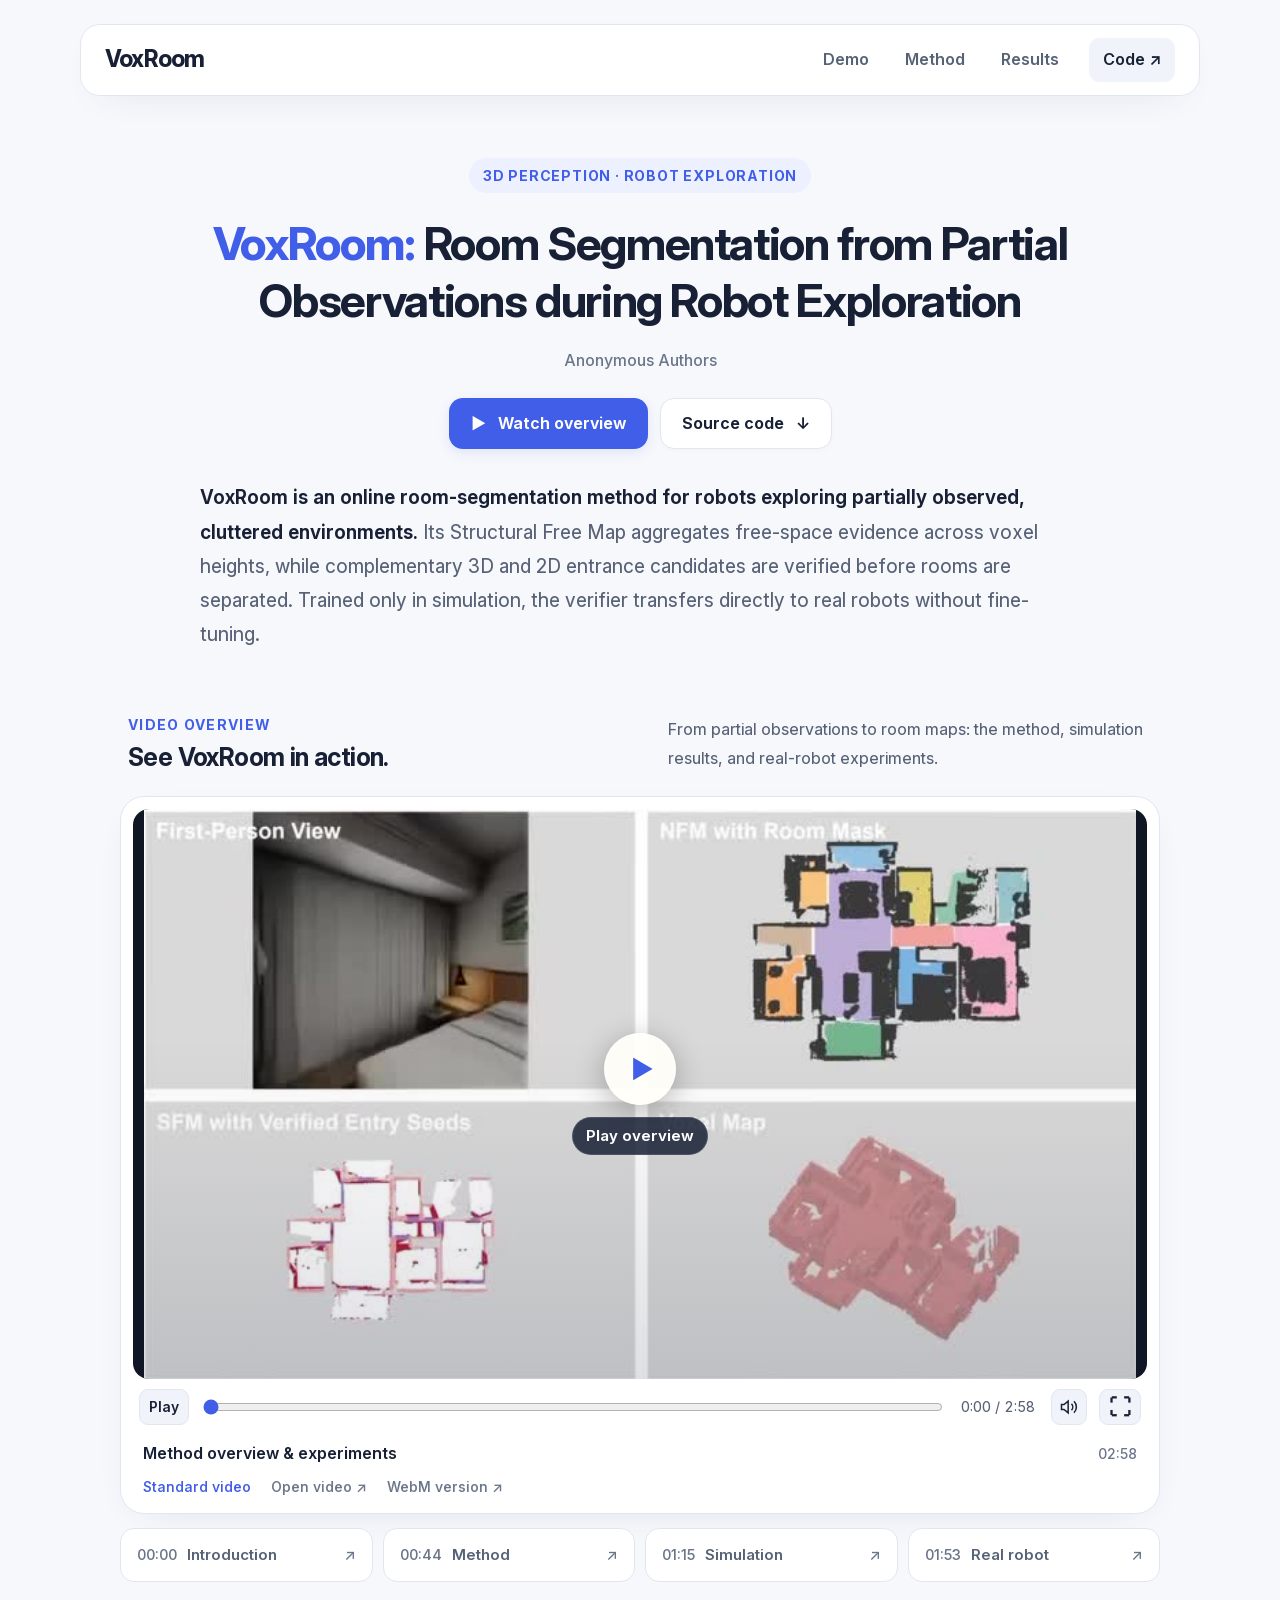
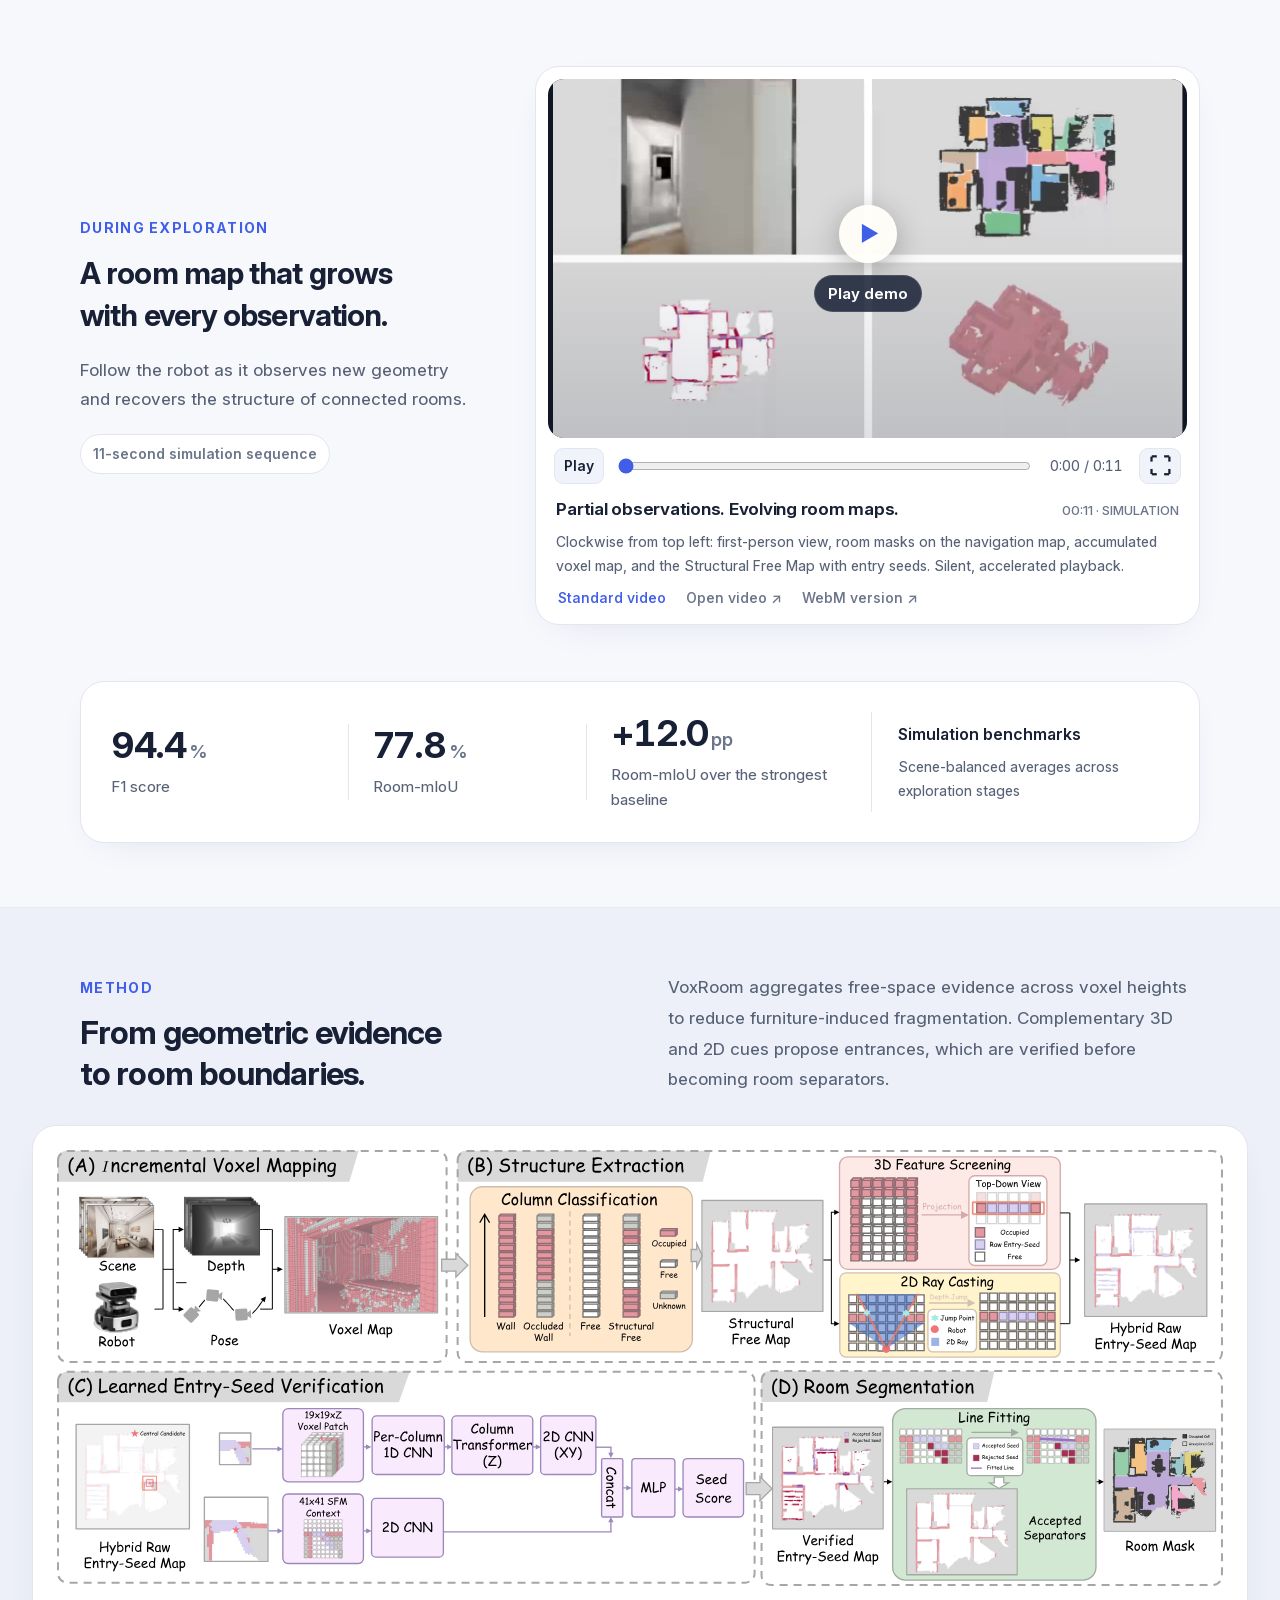
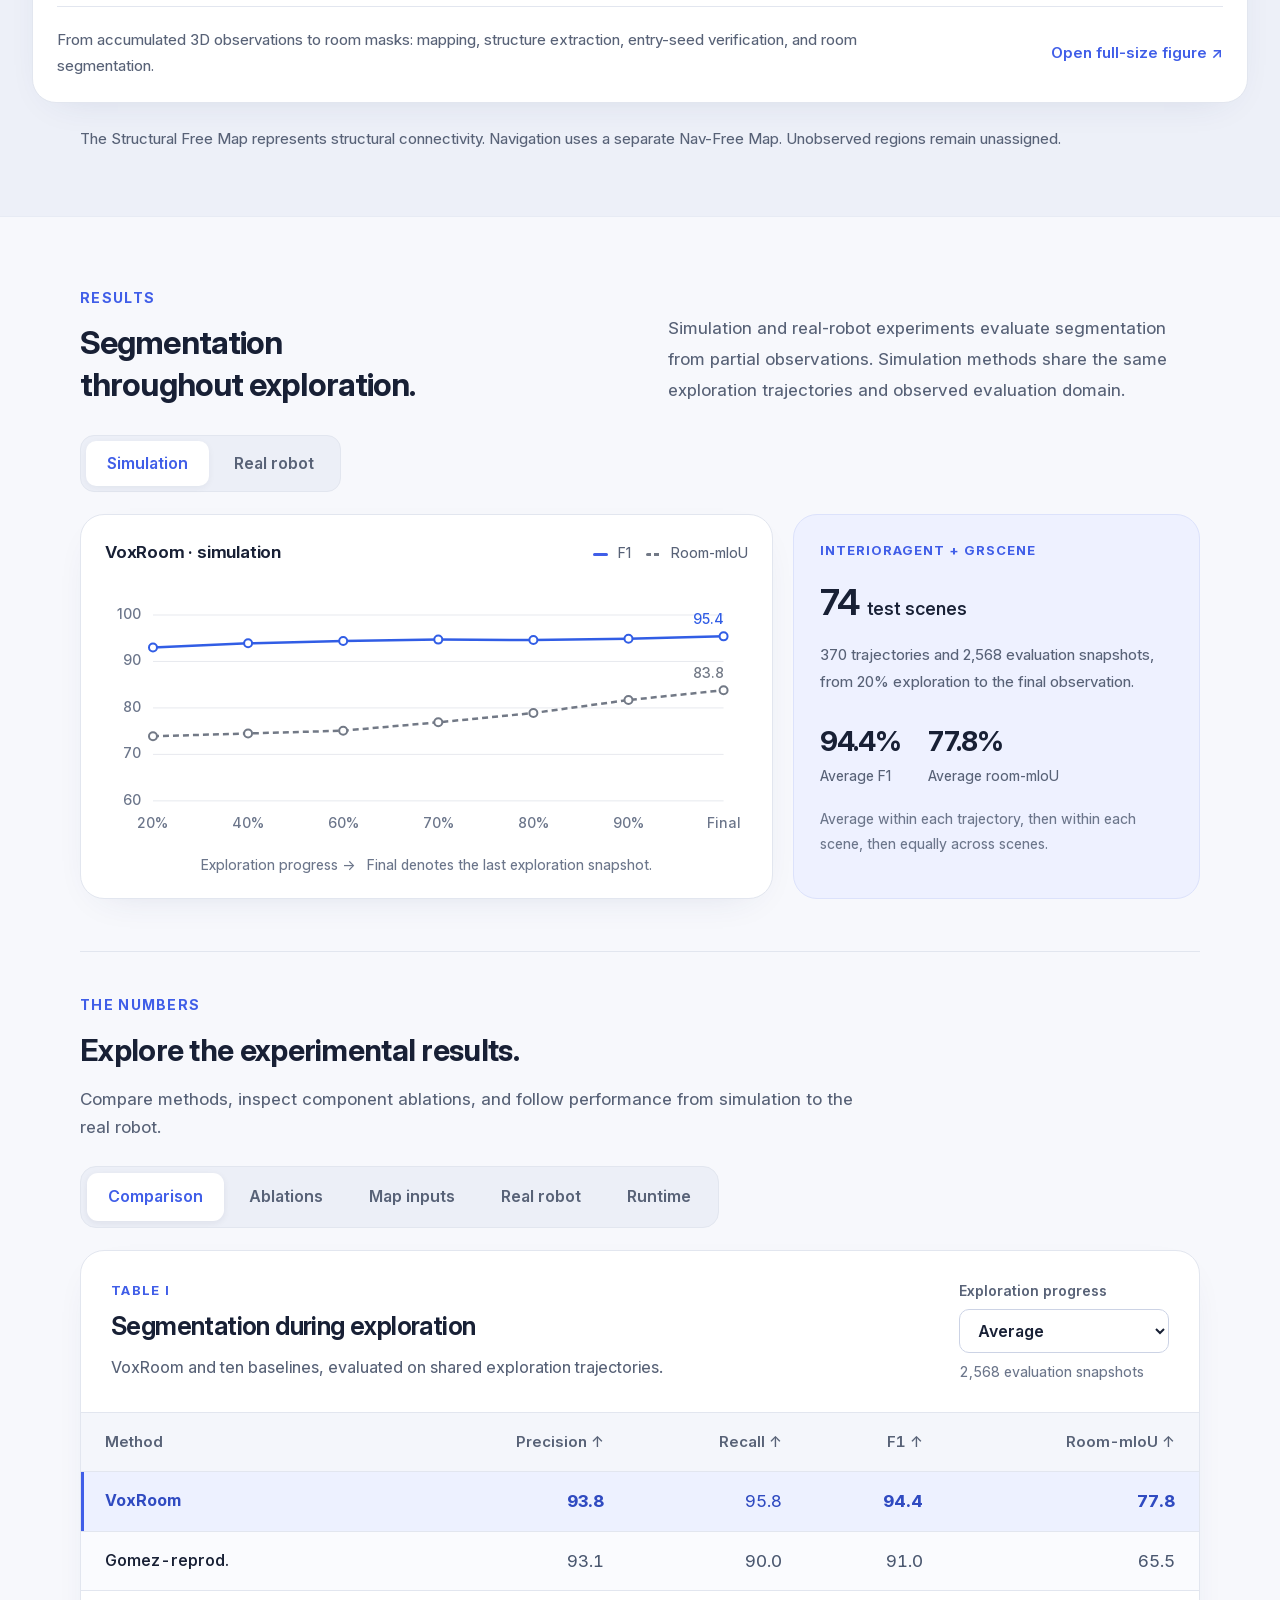
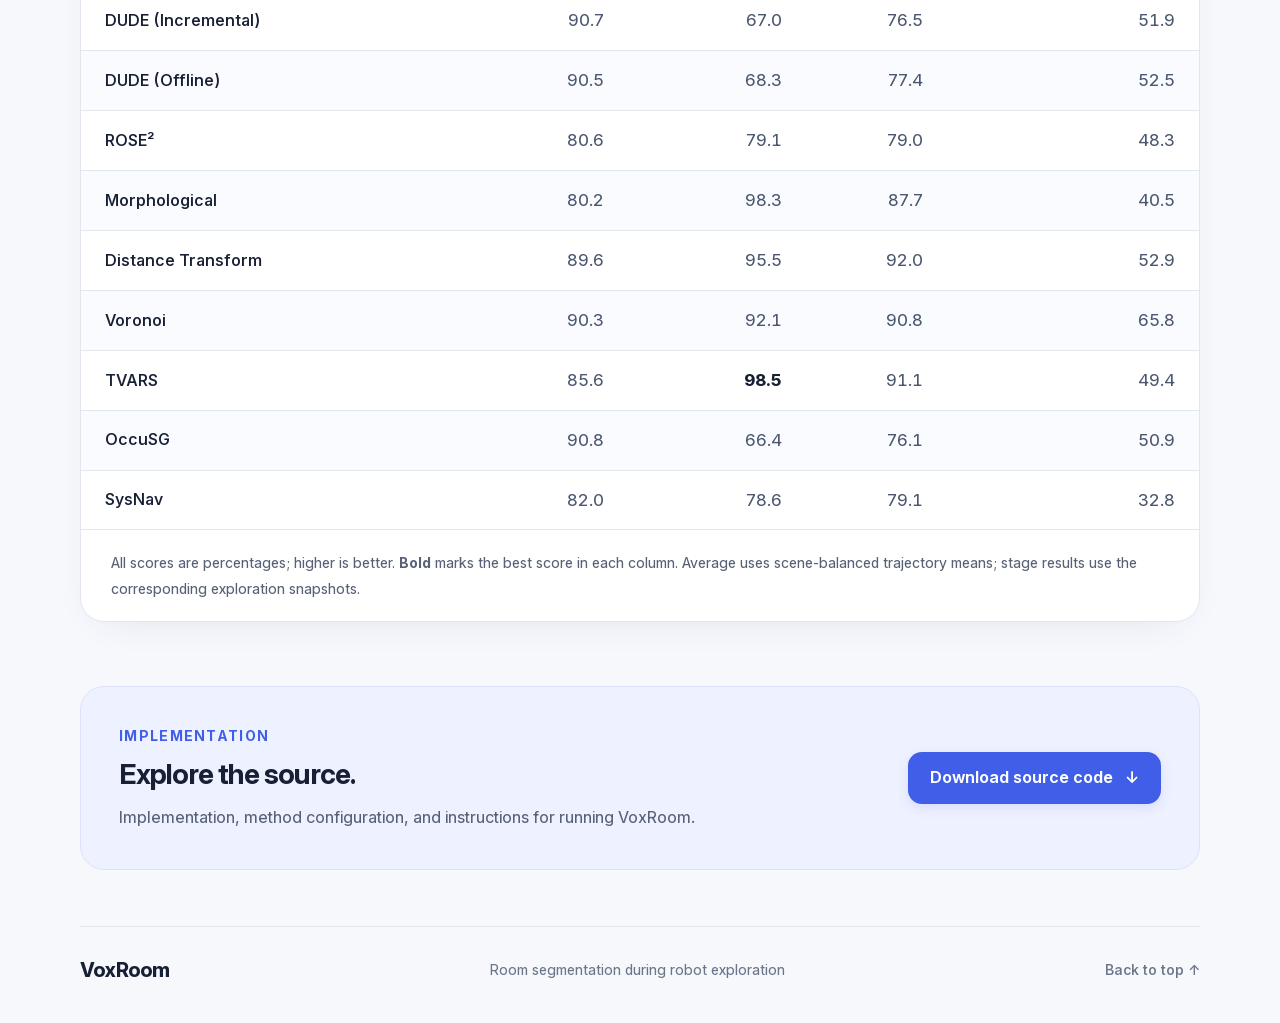
==== commit 027c2d21: "Publish floating navigation, overview copy, and robot table styling" ====
--- a/index.html
+++ b/index.html
@@ -9,22 +9,22 @@
 <meta content="noindex, nofollow, noarchive" name="robots"/>
 <title>VoxRoom: Room Segmentation from Partial Observations during Robot Exploration</title>
 <link href="data:," rel="icon"/>
-<link href="styles.css?v=20260923-7" rel="stylesheet"/>
-<script defer="" src="app.js?v=20260923-7"></script>
+<link href="styles.css?v=20260923-8" rel="stylesheet"/>
+<script defer="" src="app.js?v=20260923-8"></script>
 <link as="font" crossorigin="anonymous" href="assets/fonts/InterVariable.woff2" rel="preload" type="font/woff2"/><script defer="" src="player.js?v=20260923-5"></script></head>
 <body>
 <a class="skip-link" href="#main">Skip to content</a>
 <header class="header wrap">
-<a aria-label="VoxRoom home" class="brand" href="#">VoxRoom</a>
+<a aria-label="VoxRoom home" class="brand" href="#hero">VoxRoom</a>
 <nav aria-label="Primary navigation"><a href="#demos">Demo</a><a href="#method">Method</a><a href="#results">Results</a><a href="#code">Code <span aria-hidden="true">↗</span></a></nav>
 </header>
 <main id="main">
-<section aria-labelledby="title" class="hero wrap">
+<section aria-labelledby="title" class="hero wrap" id="hero">
 <p class="eyebrow">3D perception · Robot exploration</p>
 <h1 id="title"><span class="title-name">VoxRoom:</span> Room Segmentation from Partial Observations during Robot Exploration</h1>
 <p class="authors">Anonymous Authors</p>
-<p class="hero-description">Discover room structure from partial observations, while the robot is still exploring.</p>
-<div class="actions"><a class="button primary" data-watch="overview-video" href="#overview"><span aria-hidden="true">▶</span> Watch overview</a><a class="button secondary" download="" href="assets/voxroom-review-source.zip?v=7">Source code <span aria-hidden="true">↓</span></a></div>
+<div class="actions"><a class="button primary" data-watch="overview-video" href="#overview"><span aria-hidden="true">▶</span> Watch overview</a><a class="button secondary" download="" href="assets/voxroom-review-source.zip?v=8">Source code <span aria-hidden="true">↓</span></a></div>
+<p class="hero-description"><strong>VoxRoom is an online room-segmentation method for robots exploring partially observed, cluttered environments.</strong> Its Structural Free Map aggregates free-space evidence across voxel heights, while complementary 3D and 2D entrance candidates are verified before rooms are separated. Trained only in simulation, the verifier transfers directly to real robots without fine-tuning.</p>
 </section><section aria-labelledby="overview-title" class="section wrap overview-section" id="overview">
 <div class="section-heading overview-heading"><div><p class="eyebrow">Video overview</p><h2 id="overview-title">See VoxRoom in action.</h2></div><p id="overview-description">From partial observations to room maps: the method, simulation results, and real-robot experiments.</p></div>
 <figure class="video-card video-main"><div class="video-frame"><video aria-describedby="overview-description" aria-label="VoxRoom method and experiments overview with audio and embedded English subtitles" controls="" data-duration="178.083333" data-playback="assets/playback/overview/manifest.json" id="overview-video" data-audio="assets/overview-audio.m4a?v=5" playsinline="" poster="assets/overview-poster.jpg" preload="none"><source src="assets/overview.mp4?v=5" type="video/mp4"/><source src="assets/overview-vp9.webm?v=5" type="video/webm"/>Your browser cannot play this video. Use the video links below.</video><button aria-controls="overview-video" aria-label="Play VoxRoom overview" class="video-play" hidden="" type="button"><span aria-hidden="true" class="play-icon">▶</span><span class="play-label">Play overview</span></button></div><figcaption><span>Method overview &amp; experiments</span><span class="duration">02:58</span></figcaption><p aria-live="polite" class="video-status" hidden="" role="status"></p><div class="video-links"><a href="assets/overview.mp4?v=5" rel="noopener" target="_blank">Open video ↗</a><a href="assets/overview-vp9.webm?v=5" rel="noopener" target="_blank">WebM version ↗</a></div></figure>
@@ -110,15 +110,15 @@
 <p class="table-note">NFM: Nav-Free Map. SFM: Structural Free Map. All values are stage-averaged percentages; higher is better. SFM improves both metrics for every method shown.</p>
 </section><section class="paper-panel" id="panel-robot" role="tabpanel" aria-labelledby="tab-robot">
 <div class="paper-table-heading"><div><p class="eyebrow">Table IV</p><h3>From simulation to real apartments</h3><p>Nine independent runs in five apartments, with no real-world fine-tuning.</p></div></div>
-<div class="table-scroll" role="region" aria-label="Table IV. Real-robot segmentation performance (%)" tabindex="0"><table id="robot-table" class="paper-table "><caption class="sr-only">Table IV. Real-robot segmentation performance (%)</caption><thead><tr><th scope="col">Progress</th><th scope="col">Precision <span aria-label="higher is better">↑</span></th><th scope="col">Recall <span aria-label="higher is better">↑</span></th><th scope="col">F1 <span aria-label="higher is better">↑</span></th><th scope="col">Room-mIoU <span aria-label="higher is better">↑</span></th></tr></thead><tbody><tr><th scope="row">20%</th><td><strong>97.4</strong></td><td>91.8</td><td>94.5</td><td>85.7</td></tr>
-<tr><th scope="row">40%</th><td>97.3</td><td>92.3</td><td>94.7</td><td><strong>87.5</strong></td></tr>
+<div class="table-scroll" role="region" aria-label="Table IV. Real-robot segmentation performance (%)" tabindex="0"><table id="robot-table" class="paper-table "><caption class="sr-only">Table IV. Real-robot segmentation performance (%)</caption><thead><tr><th scope="col">Progress</th><th scope="col">Precision <span aria-label="higher is better">↑</span></th><th scope="col">Recall <span aria-label="higher is better">↑</span></th><th scope="col">F1 <span aria-label="higher is better">↑</span></th><th scope="col">Room-mIoU <span aria-label="higher is better">↑</span></th></tr></thead><tbody><tr><th scope="row">20%</th><td>97.4</td><td>91.8</td><td>94.5</td><td>85.7</td></tr>
+<tr><th scope="row">40%</th><td>97.3</td><td>92.3</td><td>94.7</td><td>87.5</td></tr>
 <tr><th scope="row">60%</th><td>94.5</td><td>93.3</td><td>93.9</td><td>66.8</td></tr>
 <tr><th scope="row">70%</th><td>97.0</td><td>93.7</td><td>95.3</td><td>79.5</td></tr>
 <tr><th scope="row">80%</th><td>96.6</td><td>94.3</td><td>95.4</td><td>76.1</td></tr>
 <tr><th scope="row">90%</th><td>96.0</td><td>95.2</td><td>95.6</td><td>74.4</td></tr>
-<tr><th scope="row">Final</th><td>96.2</td><td><strong>98.3</strong></td><td><strong>97.2</strong></td><td>81.2</td></tr>
+<tr><th scope="row">Final</th><td>96.2</td><td>98.3</td><td>97.2</td><td>81.2</td></tr>
 <tr class="highlight"><th scope="row">Average</th><td>96.4</td><td>94.1</td><td>95.2</td><td>78.7</td></tr></tbody></table></div>
-<p class="table-note">Scores are percentages, averaged equally across the nine runs at each stage. Average combines the seven evaluation stages. <strong>Bold</strong> marks the best score in each column.</p>
+<p class="table-note">Scores are percentages, averaged equally across the nine runs at each stage. Average combines the seven evaluation stages.</p>
 </section><section class="paper-panel" id="panel-runtime" role="tabpanel" aria-labelledby="tab-runtime">
 <div class="paper-table-heading"><div><p class="eyebrow">Table V</p><h3>Onboard processing time</h3><p>Mean module runtimes across all nine real-robot runs.</p></div><div class="runtime-summary"><strong>821.5 <span>ms</span></strong><span>Core pipeline · 0.5 Hz updates</span></div></div>
 <div class="table-scroll" role="region" aria-label="Table V. Mean onboard module runtimes in milliseconds" tabindex="0"><table id="runtime-table" class="paper-table runtime-table"><caption class="sr-only">Table V. Mean onboard module runtimes in milliseconds</caption><thead><tr><th scope="col">Module</th><th scope="col">Time <span>(ms)</span></th></tr></thead><tbody><tr><th scope="row">FAST-LIO2 to Voxel Map (incl. publishing)</th><td>54.5</td></tr>
@@ -132,7 +132,7 @@
 <script id="paper-comparison-data" type="application/json">{"methods":["Gomez-reprod.","DUDE (Incremental)","DUDE (Offline)","ROSE²","Morphological","Distance Transform","Voronoi","TVARS","OccuSG","SysNav","VoxRoom"],"stages":{"20%":{"snapshots":370,"metrics":["F1","Room-mIoU"],"rows":[[90.4,67.4],[80.3,55.2],[80.3,55.2],[59.9,38.2],[87.9,47.7],[87.7,53.7],[90.8,65.8],[90.2,56.8],[80.5,55.1],[74.1,41.0],[93.0,73.9]]},"40%":{"snapshots":370,"metrics":["F1","Room-mIoU"],"rows":[[91.1,66.3],[78.9,53.7],[80.0,54.3],[69.6,45.3],[85.8,39.1],[91.1,55.9],[90.1,64.5],[91.5,52.3],[78.3,51.8],[77.8,36.5],[93.9,74.5]]},"60%":{"snapshots":370,"metrics":["F1","Room-mIoU"],"rows":[[91.2,59.6],[76.2,50.6],[76.7,50.8],[80.8,47.3],[88.6,33.5],[92.0,45.5],[89.9,59.2],[90.3,42.1],[75.3,49.0],[79.3,26.0],[94.4,75.1]]},"70%":{"snapshots":370,"metrics":["F1","Room-mIoU"],"rows":[[90.6,64.5],[76.2,50.2],[76.6,51.6],[84.1,48.8],[87.4,31.4],[93.1,45.4],[89.7,61.6],[90.5,42.5],[74.4,48.7],[78.5,25.3],[94.7,76.9]]},"80%":{"snapshots":370,"metrics":["F1","Room-mIoU"],"rows":[[91.0,65.7],[76.0,51.6],[76.6,51.5],[84.9,47.2],[87.0,36.8],[92.9,51.1],[90.5,65.2],[91.0,47.9],[75.3,50.3],[79.8,26.6],[94.6,78.9]]},"90%":{"snapshots":348,"metrics":["F1","Room-mIoU"],"rows":[[91.5,66.4],[75.0,51.1],[76.4,52.2],[86.0,51.4],[87.4,41.9],[93.5,54.6],[91.7,70.0],[91.4,48.0],[75.3,50.9],[81.2,31.5],[94.9,81.7]]},"Final":{"snapshots":370,"metrics":["F1","Room-mIoU"],"rows":[[91.7,68.3],[73.1,50.4],[74.5,51.9],[88.2,59.9],[89.5,52.5],[94.3,63.8],[92.7,74.2],[92.9,55.6],[73.6,50.9],[83.1,42.2],[95.4,83.8]]},"Average":{"snapshots":2568,"metrics":["Precision","Recall","F1","Room-mIoU"],"rows":[[93.1,90.0,91.0,65.5],[90.7,67.0,76.5,51.9],[90.5,68.3,77.4,52.5],[80.6,79.1,79.0,48.3],[80.2,98.3,87.7,40.5],[89.6,95.5,92.0,52.9],[90.3,92.1,90.8,65.8],[85.6,98.5,91.1,49.4],[90.8,66.4,76.1,50.9],[82.0,78.6,79.1,32.8],[93.8,95.8,94.4,77.8]]}}}</script>
 
 </section>
-<section aria-labelledby="code-title" class="code-section wrap" id="code"><div><p class="eyebrow">Implementation</p><h2 id="code-title">Explore the source.</h2><p>Implementation, method configuration, and instructions for running VoxRoom.</p></div><a class="button primary" download="" href="assets/voxroom-review-source.zip?v=7">Download source code <span aria-hidden="true">↓</span></a></section>
+<section aria-labelledby="code-title" class="code-section wrap" id="code"><div><p class="eyebrow">Implementation</p><h2 id="code-title">Explore the source.</h2><p>Implementation, method configuration, and instructions for running VoxRoom.</p></div><a class="button primary" download="" href="assets/voxroom-review-source.zip?v=8">Download source code <span aria-hidden="true">↓</span></a></section>
 </main>
 <footer class="wrap"><span class="brand">VoxRoom</span><p>Room segmentation during robot exploration</p><a href="#">Back to top ↑</a></footer>
 </body>
--- a/styles.css
+++ b/styles.css
@@ -18,10 +18,11 @@
   --blue-light: #edf0ff;
   --radius: 24px;
   --shadow: 0 12px 40px -24px #283a7130;
+  --nav-offset: 112px;
   --sans: Inter, -apple-system, BlinkMacSystemFont, 'Segoe UI', Arial, sans-serif;
 }
 * { box-sizing: border-box; }
-html { scroll-behavior: smooth; scroll-padding-top: 32px; }
+html { scroll-behavior: smooth; scroll-padding-top: var(--nav-offset); }
 body { margin: 0; background: var(--paper); color: var(--ink); font: 450 18px/1.7 var(--sans); -webkit-font-smoothing: antialiased; }
 a { color: inherit; text-decoration: none; }
 button { font: inherit; cursor: pointer; }
@@ -30,15 +31,17 @@
 img, svg, video { display: block; max-width: 100%; }
 [hidden] { display: none !important; }
 .wrap { width: min(1120px, calc(100% - 64px)); margin-inline: auto; }
-.skip-link { position: absolute; top: -80px; left: 16px; padding: 12px 20px; border-radius: 12px; background: var(--ink); color: white; z-index: 10; }
+.skip-link { position: absolute; top: -80px; left: 16px; padding: 12px 20px; border-radius: 12px; background: var(--ink); color: white; z-index: 110; }
 .skip-link:focus { top: 16px; }
-.header { display: flex; align-items: center; justify-content: space-between; min-height: 72px; margin-top: 24px; padding: 12px 24px; background: var(--white); border: 1px solid var(--line); border-radius: 20px; box-shadow: var(--shadow); }
+.header { position: sticky; top: 16px; z-index: 100; display: flex; align-items: center; justify-content: space-between; min-height: 72px; margin-top: 24px; padding: 12px 24px; background: rgb(255 255 255 / 92%); -webkit-backdrop-filter: blur(18px); backdrop-filter: blur(18px); border: 1px solid var(--line); border-radius: 20px; box-shadow: var(--shadow); transition: box-shadow .2s, background .2s; }
+.header.is-scrolled { background: rgb(255 255 255 / 88%); box-shadow: 0 10px 35px -15px #283a7145; }
 .brand { font-size: 23px; font-weight: 750; letter-spacing: -.8px; }
 
 .header nav { display: flex; align-items: center; gap: 8px; font-size: 16px; font-weight: 600; color: var(--body); }
 .header nav a { padding: 8px 14px; border-radius: 10px; }
 .header nav a:hover { color: var(--blue); background: var(--blue-light); }
 .header nav a:last-child { margin-left: 8px; background: var(--wash); color: var(--ink); }
+.header nav a[aria-current="location"] { color: var(--blue); background: var(--blue-light); }
 .hero { text-align: center; padding: 62px 0 44px; max-width: 1040px; }
 .eyebrow { margin: 0 0 14px; color: var(--blue); font-size: 14px; line-height: 1.5; font-weight: 700; letter-spacing: 1.3px; text-transform: uppercase; }
 .hero > .eyebrow { display: inline-flex; align-items: center; padding: 7px 14px; border-radius: 100px; background: var(--blue-light); letter-spacing: .8px; font-size: 14px; margin-bottom: 22px; }
@@ -47,7 +50,9 @@
 h2 { margin: 0; font-size: 32px; line-height: 1.3; font-weight: 700; letter-spacing: -.9px; text-wrap: balance; }
 h3 { margin: 0; font-size: 19px; line-height: 1.4; font-weight: 650; letter-spacing: -.35px; }
 .authors { margin: 18px 0 0; color: var(--muted); font-size: 16px; font-weight: 500; }
-.hero-description { max-width: 720px; color: var(--body); font-size: 19px; line-height: 1.7; margin: 20px auto 24px; text-wrap: balance; }
+.hero-description { max-width: 880px; color: var(--body); font-size: 19px; line-height: 1.8; margin: 32px auto 0; text-align: left; }
+.hero-description strong { color: var(--ink); font-weight: 650; }
+.hero .actions { margin-top: 24px; }
 .actions { display: flex; align-items: center; justify-content: center; gap: 12px; }
 .button { display: inline-flex; align-items: center; justify-content: center; gap: 12px; min-height: 48px; padding: 11px 21px; border-radius: 14px; border: 1px solid transparent; font-size: 16px; font-weight: 650; white-space: nowrap; transition: background .18s, box-shadow .18s, transform .18s; }
 .primary { background: var(--blue); color: white; box-shadow: 0 4px 12px #405ee820; }
@@ -177,8 +182,9 @@
   .chapters button { padding: 12px; }
 }
 @media (max-width: 760px) {
+  :root { --nav-offset: 144px; }
   .wrap { width: calc(100% - 32px); }
-  .header { margin-top: 16px; min-height: 64px; padding: 10px 16px; border-radius: 18px; }
+  .header { top: 12px; margin-top: 16px; min-height: 64px; padding: 10px 16px; border-radius: 18px; }
   .brand { font-size: 21px; }
   .header nav { gap: 1px; font-size: 14px; }
   .header nav a { padding: 7px 9px; }
@@ -187,7 +193,7 @@
   .hero > .eyebrow { font-size: 13px; letter-spacing: .5px; margin-bottom: 18px; }
   h1 { font-size: clamp(30px, 5vw, 38px); line-height: 1.28; letter-spacing: -.8px; }
   .authors { font-size: 15px; margin-top: 16px; }
-  .hero-description { font-size: 17px; margin: 18px auto 22px; }
+  .hero-description { font-size: 17px; margin: 26px auto 0; line-height: 1.8; }
   .button { font-size: 15px; min-height: 46px; padding: 10px 17px; border-radius: 12px; gap: 10px; }
   h2 { font-size: 27px; }
   h3 { font-size: 18px; }
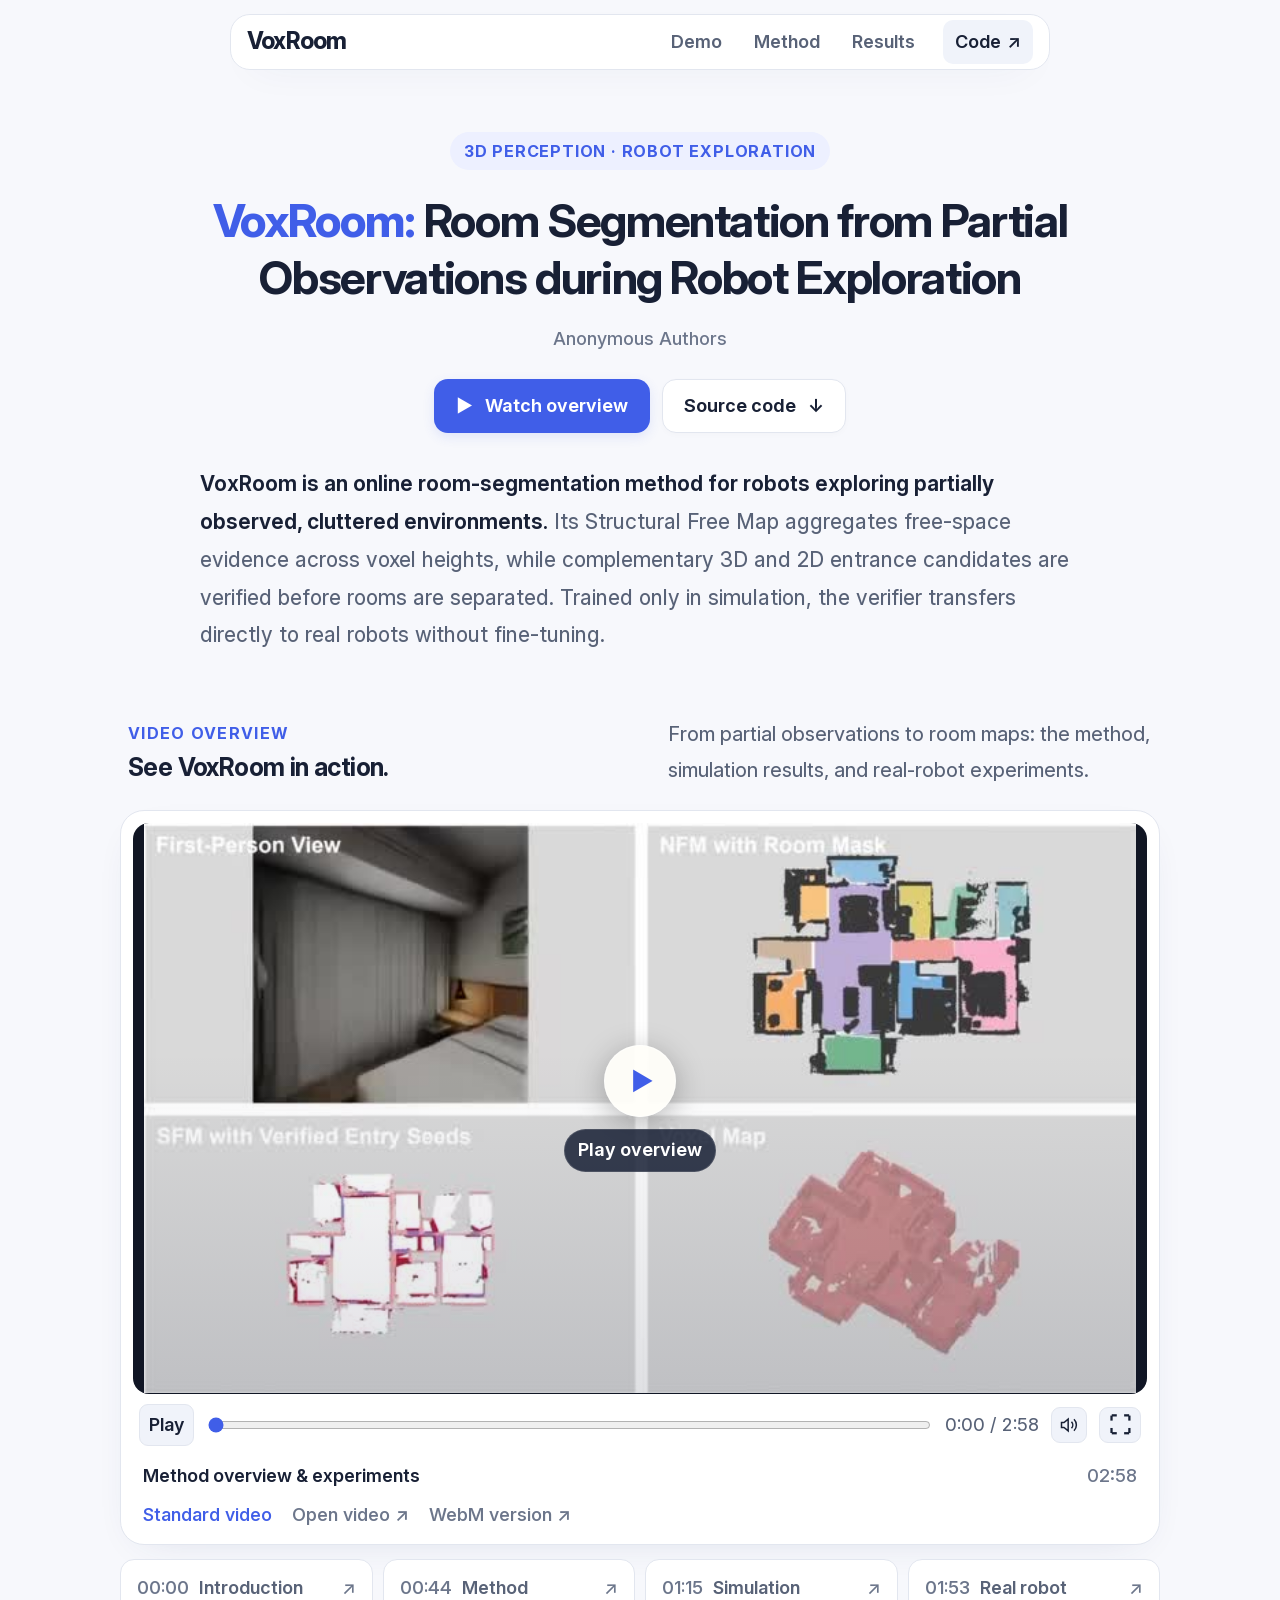
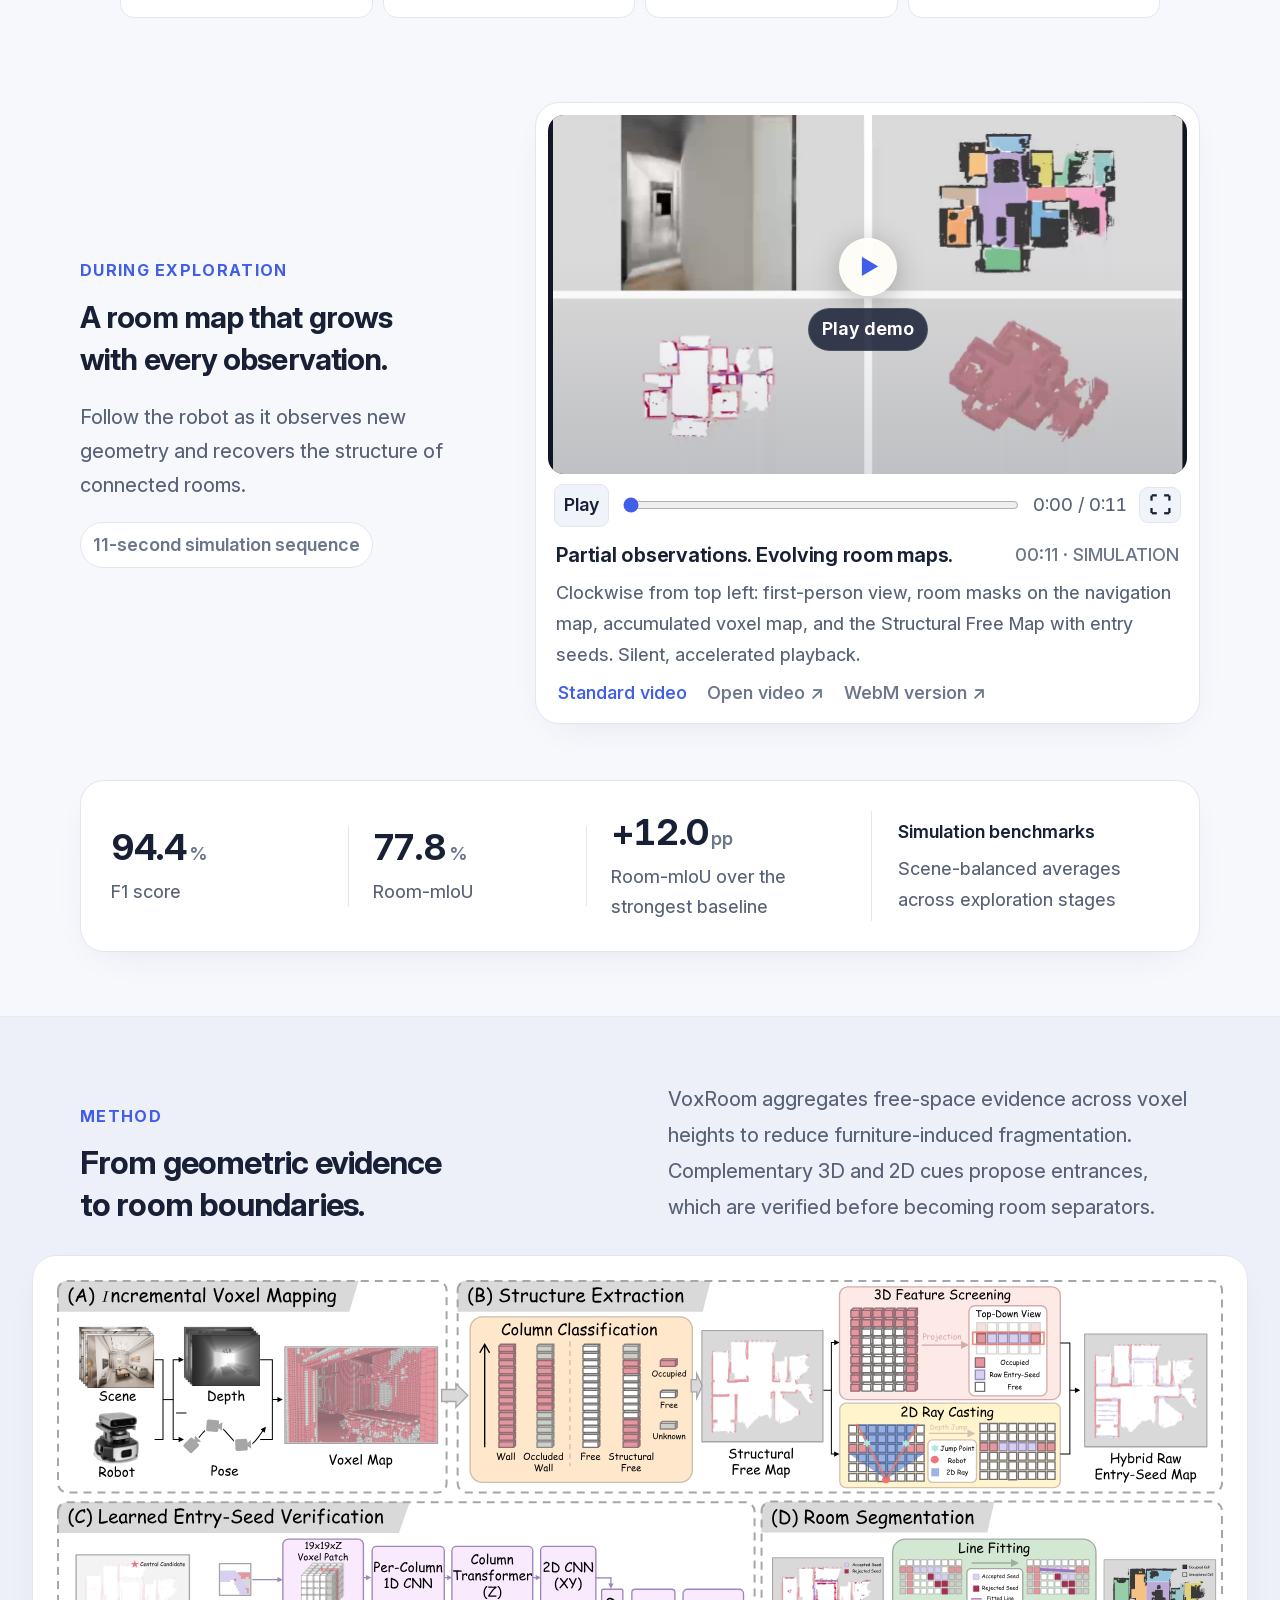
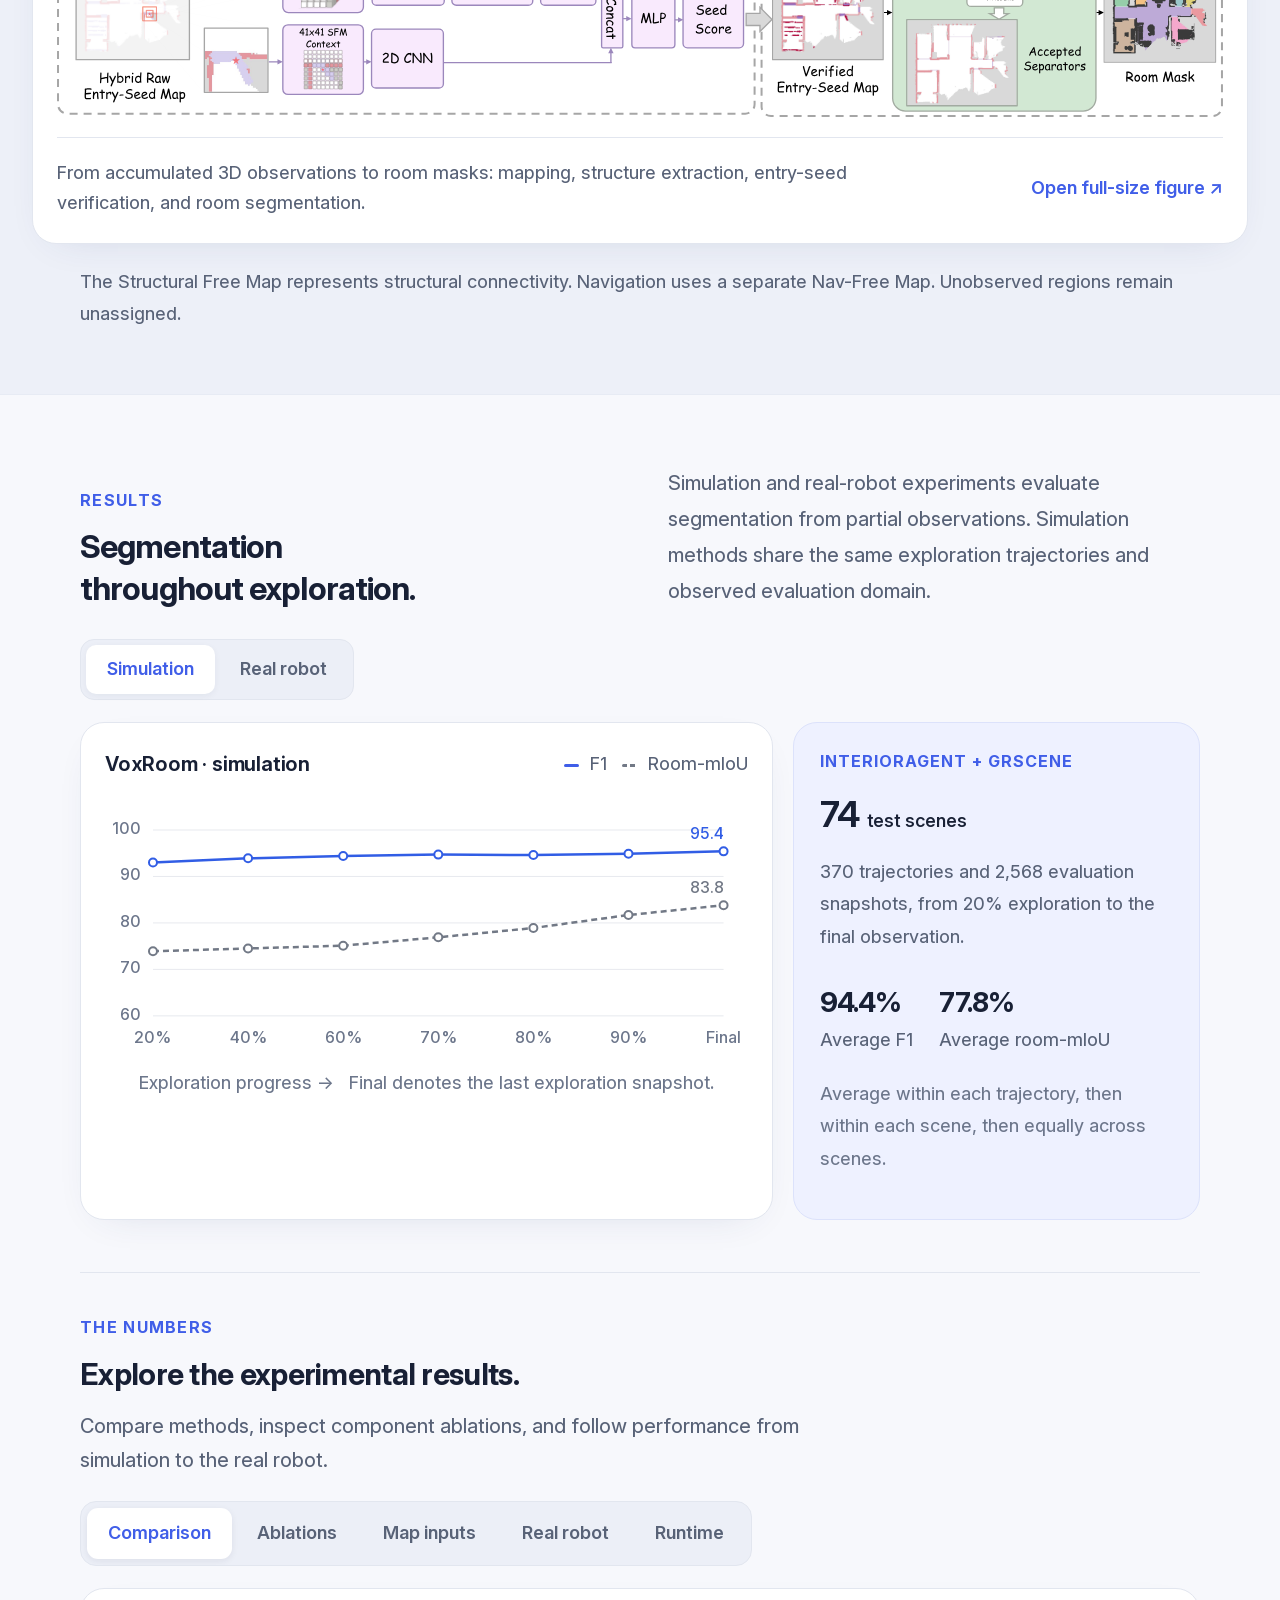
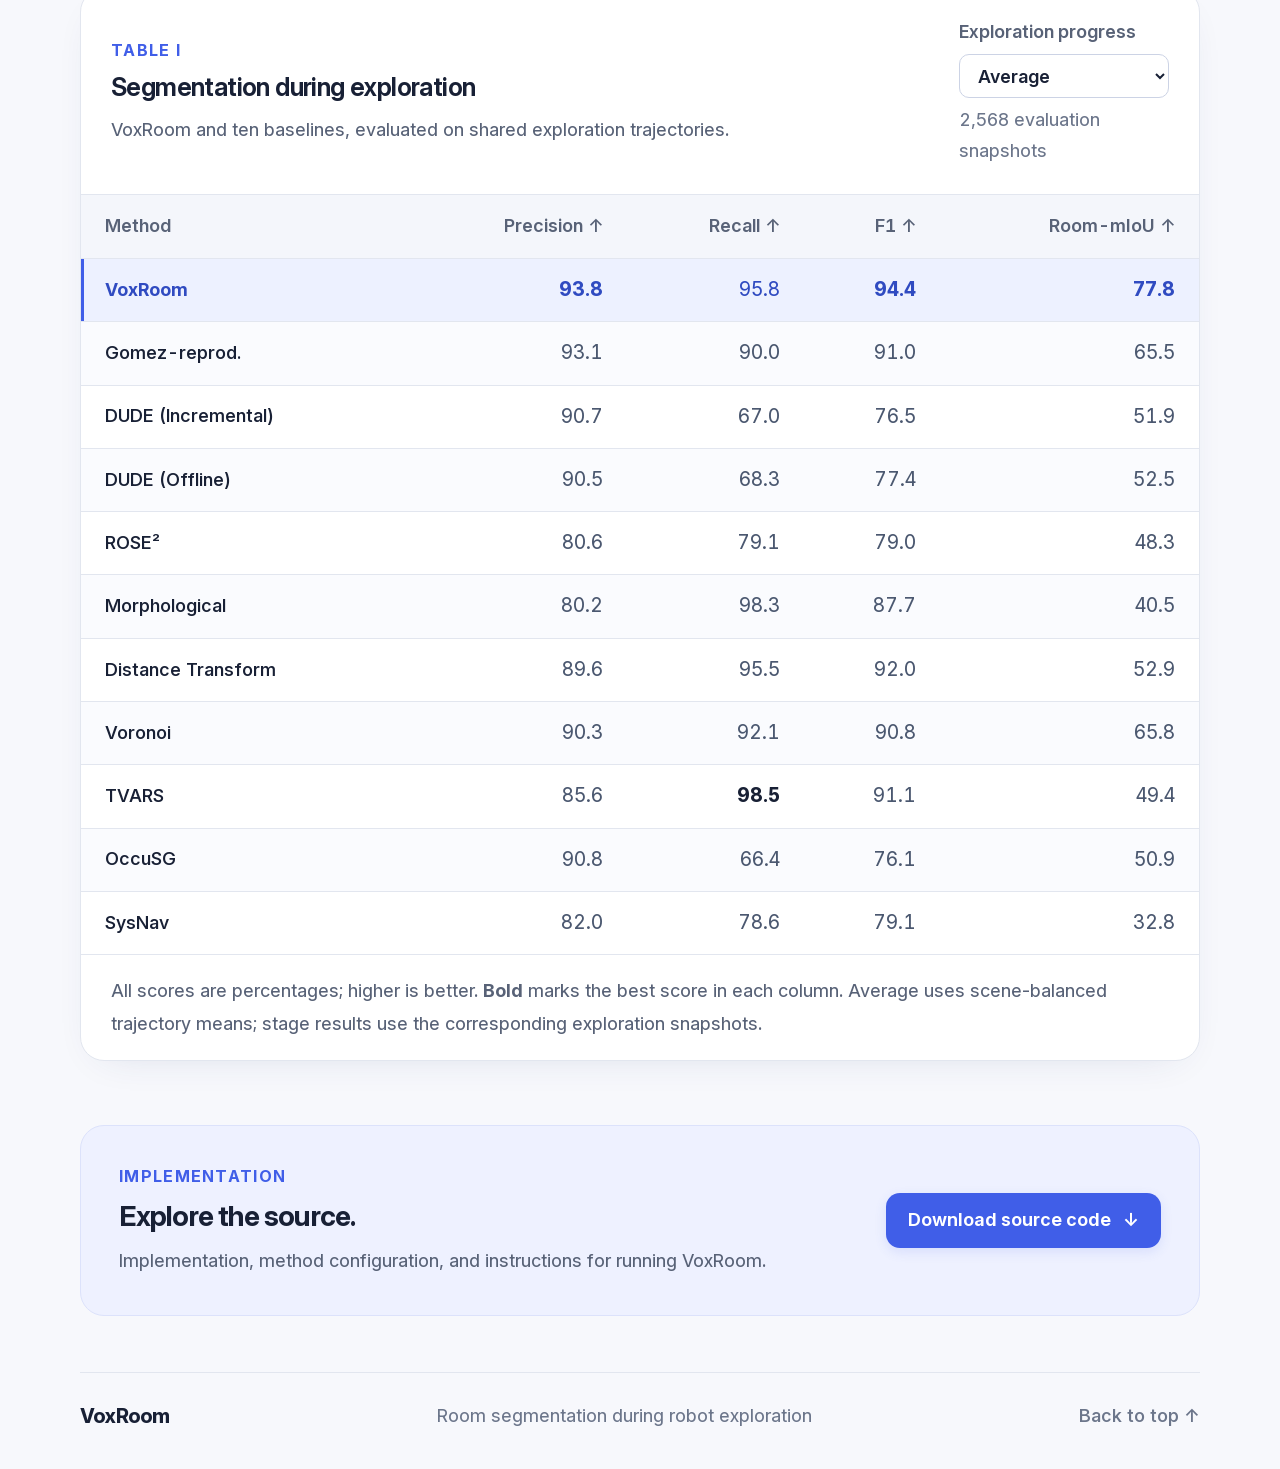
==== commit a62c9b81: "Publish larger typography and compact scroll-aware navigation" ====
--- a/index.html
+++ b/index.html
@@ -9,21 +9,22 @@
 <meta content="noindex, nofollow, noarchive" name="robots"/>
 <title>VoxRoom: Room Segmentation from Partial Observations during Robot Exploration</title>
 <link href="data:," rel="icon"/>
-<link href="styles.css?v=20260923-8" rel="stylesheet"/>
-<script defer="" src="app.js?v=20260923-8"></script>
+<link href="styles.css?v=20260923-9" rel="stylesheet"/>
+<script defer="" src="app.js?v=20260923-9"></script>
 <link as="font" crossorigin="anonymous" href="assets/fonts/InterVariable.woff2" rel="preload" type="font/woff2"/><script defer="" src="player.js?v=20260923-5"></script></head>
 <body>
 <a class="skip-link" href="#main">Skip to content</a>
 <header class="header wrap">
 <a aria-label="VoxRoom home" class="brand" href="#hero">VoxRoom</a>
-<nav aria-label="Primary navigation"><a href="#demos">Demo</a><a href="#method">Method</a><a href="#results">Results</a><a href="#code">Code <span aria-hidden="true">↗</span></a></nav>
+<button class="nav-toggle" type="button" aria-expanded="false" aria-controls="primary-navigation">Menu <svg aria-hidden="true" width="20" height="20" viewBox="0 0 20 20"><path d="M3 6h14M3 14h14" fill="none" stroke="currentColor" stroke-width="1.8" stroke-linecap="round"/></svg></button>
+<nav aria-label="Primary navigation" id="primary-navigation"><a href="#demos">Demo</a><a href="#method">Method</a><a href="#results">Results</a><a href="#code">Code <span aria-hidden="true">↗</span></a></nav>
 </header>
 <main id="main">
 <section aria-labelledby="title" class="hero wrap" id="hero">
 <p class="eyebrow">3D perception · Robot exploration</p>
 <h1 id="title"><span class="title-name">VoxRoom:</span> Room Segmentation from Partial Observations during Robot Exploration</h1>
 <p class="authors">Anonymous Authors</p>
-<div class="actions"><a class="button primary" data-watch="overview-video" href="#overview"><span aria-hidden="true">▶</span> Watch overview</a><a class="button secondary" download="" href="assets/voxroom-review-source.zip?v=8">Source code <span aria-hidden="true">↓</span></a></div>
+<div class="actions"><a class="button primary" data-watch="overview-video" href="#overview"><span aria-hidden="true">▶</span> Watch overview</a><a class="button secondary" download="" href="assets/voxroom-review-source.zip?v=9">Source code <span aria-hidden="true">↓</span></a></div>
 <p class="hero-description"><strong>VoxRoom is an online room-segmentation method for robots exploring partially observed, cluttered environments.</strong> Its Structural Free Map aggregates free-space evidence across voxel heights, while complementary 3D and 2D entrance candidates are verified before rooms are separated. Trained only in simulation, the verifier transfers directly to real robots without fine-tuning.</p>
 </section><section aria-labelledby="overview-title" class="section wrap overview-section" id="overview">
 <div class="section-heading overview-heading"><div><p class="eyebrow">Video overview</p><h2 id="overview-title">See VoxRoom in action.</h2></div><p id="overview-description">From partial observations to room maps: the method, simulation results, and real-robot experiments.</p></div>
@@ -132,7 +133,7 @@
 <script id="paper-comparison-data" type="application/json">{"methods":["Gomez-reprod.","DUDE (Incremental)","DUDE (Offline)","ROSE²","Morphological","Distance Transform","Voronoi","TVARS","OccuSG","SysNav","VoxRoom"],"stages":{"20%":{"snapshots":370,"metrics":["F1","Room-mIoU"],"rows":[[90.4,67.4],[80.3,55.2],[80.3,55.2],[59.9,38.2],[87.9,47.7],[87.7,53.7],[90.8,65.8],[90.2,56.8],[80.5,55.1],[74.1,41.0],[93.0,73.9]]},"40%":{"snapshots":370,"metrics":["F1","Room-mIoU"],"rows":[[91.1,66.3],[78.9,53.7],[80.0,54.3],[69.6,45.3],[85.8,39.1],[91.1,55.9],[90.1,64.5],[91.5,52.3],[78.3,51.8],[77.8,36.5],[93.9,74.5]]},"60%":{"snapshots":370,"metrics":["F1","Room-mIoU"],"rows":[[91.2,59.6],[76.2,50.6],[76.7,50.8],[80.8,47.3],[88.6,33.5],[92.0,45.5],[89.9,59.2],[90.3,42.1],[75.3,49.0],[79.3,26.0],[94.4,75.1]]},"70%":{"snapshots":370,"metrics":["F1","Room-mIoU"],"rows":[[90.6,64.5],[76.2,50.2],[76.6,51.6],[84.1,48.8],[87.4,31.4],[93.1,45.4],[89.7,61.6],[90.5,42.5],[74.4,48.7],[78.5,25.3],[94.7,76.9]]},"80%":{"snapshots":370,"metrics":["F1","Room-mIoU"],"rows":[[91.0,65.7],[76.0,51.6],[76.6,51.5],[84.9,47.2],[87.0,36.8],[92.9,51.1],[90.5,65.2],[91.0,47.9],[75.3,50.3],[79.8,26.6],[94.6,78.9]]},"90%":{"snapshots":348,"metrics":["F1","Room-mIoU"],"rows":[[91.5,66.4],[75.0,51.1],[76.4,52.2],[86.0,51.4],[87.4,41.9],[93.5,54.6],[91.7,70.0],[91.4,48.0],[75.3,50.9],[81.2,31.5],[94.9,81.7]]},"Final":{"snapshots":370,"metrics":["F1","Room-mIoU"],"rows":[[91.7,68.3],[73.1,50.4],[74.5,51.9],[88.2,59.9],[89.5,52.5],[94.3,63.8],[92.7,74.2],[92.9,55.6],[73.6,50.9],[83.1,42.2],[95.4,83.8]]},"Average":{"snapshots":2568,"metrics":["Precision","Recall","F1","Room-mIoU"],"rows":[[93.1,90.0,91.0,65.5],[90.7,67.0,76.5,51.9],[90.5,68.3,77.4,52.5],[80.6,79.1,79.0,48.3],[80.2,98.3,87.7,40.5],[89.6,95.5,92.0,52.9],[90.3,92.1,90.8,65.8],[85.6,98.5,91.1,49.4],[90.8,66.4,76.1,50.9],[82.0,78.6,79.1,32.8],[93.8,95.8,94.4,77.8]]}}}</script>
 
 </section>
-<section aria-labelledby="code-title" class="code-section wrap" id="code"><div><p class="eyebrow">Implementation</p><h2 id="code-title">Explore the source.</h2><p>Implementation, method configuration, and instructions for running VoxRoom.</p></div><a class="button primary" download="" href="assets/voxroom-review-source.zip?v=8">Download source code <span aria-hidden="true">↓</span></a></section>
+<section aria-labelledby="code-title" class="code-section wrap" id="code"><div><p class="eyebrow">Implementation</p><h2 id="code-title">Explore the source.</h2><p>Implementation, method configuration, and instructions for running VoxRoom.</p></div><a class="button primary" download="" href="assets/voxroom-review-source.zip?v=9">Download source code <span aria-hidden="true">↓</span></a></section>
 </main>
 <footer class="wrap"><span class="brand">VoxRoom</span><p>Room segmentation during robot exploration</p><a href="#">Back to top ↑</a></footer>
 </body>
--- a/styles.css
+++ b/styles.css
@@ -18,12 +18,12 @@
   --blue-light: #edf0ff;
   --radius: 24px;
   --shadow: 0 12px 40px -24px #283a7130;
-  --nav-offset: 112px;
+  --nav-offset: 82px;
   --sans: Inter, -apple-system, BlinkMacSystemFont, 'Segoe UI', Arial, sans-serif;
 }
 * { box-sizing: border-box; }
 html { scroll-behavior: smooth; scroll-padding-top: var(--nav-offset); }
-body { margin: 0; background: var(--paper); color: var(--ink); font: 450 18px/1.7 var(--sans); -webkit-font-smoothing: antialiased; }
+body { margin: 0; background: var(--paper); color: var(--ink); font: 450 20px/1.7 var(--sans); -webkit-font-smoothing: antialiased; }
 a { color: inherit; text-decoration: none; }
 button { font: inherit; cursor: pointer; }
 button, a { touch-action: manipulation; -webkit-tap-highlight-color: transparent; }
@@ -33,40 +33,44 @@
 .wrap { width: min(1120px, calc(100% - 64px)); margin-inline: auto; }
 .skip-link { position: absolute; top: -80px; left: 16px; padding: 12px 20px; border-radius: 12px; background: var(--ink); color: white; z-index: 110; }
 .skip-link:focus { top: 16px; }
-.header { position: sticky; top: 16px; z-index: 100; display: flex; align-items: center; justify-content: space-between; min-height: 72px; margin-top: 24px; padding: 12px 24px; background: rgb(255 255 255 / 92%); -webkit-backdrop-filter: blur(18px); backdrop-filter: blur(18px); border: 1px solid var(--line); border-radius: 20px; box-shadow: var(--shadow); transition: box-shadow .2s, background .2s; }
+.header { position: relative; top: 10px; z-index: 100; display: flex; align-items: center; justify-content: space-between; min-height: 56px; margin-top: 14px; padding: 5px 16px; background: rgb(255 255 255 / 92%); -webkit-backdrop-filter: blur(18px); backdrop-filter: blur(18px); border: 1px solid var(--line); border-radius: 20px; box-shadow: var(--shadow); transition: transform .2s ease, box-shadow .2s, background .2s; }
+.header.wrap { width: min(820px, calc(100% - 48px)); }
+.header.navigation-ready { position: sticky; }
+.header.is-hidden { transform: translateY(calc(-100% - 32px)); pointer-events: none; }
+.nav-toggle { display: none; }
 .header.is-scrolled { background: rgb(255 255 255 / 88%); box-shadow: 0 10px 35px -15px #283a7145; }
 .brand { font-size: 23px; font-weight: 750; letter-spacing: -.8px; }
 
-.header nav { display: flex; align-items: center; gap: 8px; font-size: 16px; font-weight: 600; color: var(--body); }
-.header nav a { padding: 8px 14px; border-radius: 10px; }
+.header nav { display: flex; align-items: center; gap: 8px; font-size: 18px; font-weight: 600; color: var(--body); }
+.header nav a { display: flex; align-items: center; gap: 6px; min-height: 44px; padding: 4px 12px; border-radius: 10px; }
 .header nav a:hover { color: var(--blue); background: var(--blue-light); }
 .header nav a:last-child { margin-left: 8px; background: var(--wash); color: var(--ink); }
 .header nav a[aria-current="location"] { color: var(--blue); background: var(--blue-light); }
 .hero { text-align: center; padding: 62px 0 44px; max-width: 1040px; }
-.eyebrow { margin: 0 0 14px; color: var(--blue); font-size: 14px; line-height: 1.5; font-weight: 700; letter-spacing: 1.3px; text-transform: uppercase; }
-.hero > .eyebrow { display: inline-flex; align-items: center; padding: 7px 14px; border-radius: 100px; background: var(--blue-light); letter-spacing: .8px; font-size: 14px; margin-bottom: 22px; }
+.eyebrow { margin: 0 0 14px; color: var(--blue); font-size: 16px; line-height: 1.5; font-weight: 700; letter-spacing: 1.3px; text-transform: uppercase; }
+.hero > .eyebrow { display: inline-flex; align-items: center; padding: 7px 14px; border-radius: 100px; background: var(--blue-light); letter-spacing: .8px; font-size: 16px; margin-bottom: 22px; }
 h1 { margin: 0 auto; max-width: 980px; font-size: clamp(30px, 3.7vw, 46px); line-height: 1.24; font-weight: 700; letter-spacing: -1.35px; text-wrap: balance; }
 h1 .title-name { color: var(--blue); font-weight: 750; white-space: nowrap; }
 h2 { margin: 0; font-size: 32px; line-height: 1.3; font-weight: 700; letter-spacing: -.9px; text-wrap: balance; }
-h3 { margin: 0; font-size: 19px; line-height: 1.4; font-weight: 650; letter-spacing: -.35px; }
-.authors { margin: 18px 0 0; color: var(--muted); font-size: 16px; font-weight: 500; }
-.hero-description { max-width: 880px; color: var(--body); font-size: 19px; line-height: 1.8; margin: 32px auto 0; text-align: left; }
+h3 { margin: 0; font-size: 20px; line-height: 1.4; font-weight: 650; letter-spacing: -.35px; }
+.authors { margin: 18px 0 0; color: var(--muted); font-size: 18px; font-weight: 500; }
+.hero-description { max-width: 880px; color: var(--body); font-size: 21px; line-height: 1.8; margin: 32px auto 0; text-align: left; }
 .hero-description strong { color: var(--ink); font-weight: 650; }
 .hero .actions { margin-top: 24px; }
 .actions { display: flex; align-items: center; justify-content: center; gap: 12px; }
-.button { display: inline-flex; align-items: center; justify-content: center; gap: 12px; min-height: 48px; padding: 11px 21px; border-radius: 14px; border: 1px solid transparent; font-size: 16px; font-weight: 650; white-space: nowrap; transition: background .18s, box-shadow .18s, transform .18s; }
+.button { display: inline-flex; align-items: center; justify-content: center; gap: 12px; min-height: 48px; padding: 11px 21px; border-radius: 14px; border: 1px solid transparent; font-size: 18px; font-weight: 650; white-space: nowrap; transition: background .18s, box-shadow .18s, transform .18s; }
 .primary { background: var(--blue); color: white; box-shadow: 0 4px 12px #405ee820; }
 .primary:hover { background: #304dd1; transform: translateY(-1px); }
 .secondary { border-color: var(--line); background: white; box-shadow: 0 2px 6px #18203505; }
 .secondary:hover { border-color: #bdc7e7; background: var(--blue-light); }
 .section { padding-block: 64px; }
 .section-heading { display: grid; grid-template-columns: 1fr 1fr; align-items: end; gap: 56px; margin-bottom: 30px; }
-.section-heading > p { margin: 0; color: var(--body); font-size: 17px; line-height: 1.8; }
+.section-heading > p { margin: 0; color: var(--body); font-size: 20px; line-height: 1.8; }
 .overview-section { padding: 18px 0 56px; max-width: 1040px; }
 .overview-heading { align-items: center; padding: 0 8px; margin-bottom: 22px; }
 .overview-heading .eyebrow { margin-bottom: 6px; }
 .overview-heading h2 { font-size: 25px; letter-spacing: -.6px; }
-.overview-heading > p { font-size: 16px; }
+.overview-heading > p { font-size: 20px; }
 .video-card { margin: 0; min-width: 0; background: white; border: 1px solid var(--line); border-radius: var(--radius); padding: 12px; box-shadow: var(--shadow); }
 .video-frame { position: relative; overflow: hidden; aspect-ratio: 16 / 9; border-radius: 16px; background: #111624; }
 .video-card video { width: 100%; aspect-ratio: 16 / 9; object-fit: contain; background: #111624; }
@@ -75,11 +79,11 @@
 .image-playback .video-sheet { position: absolute; max-width: none; object-fit: fill; pointer-events: none; user-select: none; }
 .video-play { z-index: 2; }
 .image-player .video-play { inset: 0; height: 100%; }
-.video-controls { display: flex; align-items: center; gap: 12px; padding: 10px 6px 0; font-size: 14px; }
-.video-controls button { display: grid; place-items: center; min-width: 46px; min-height: 36px; padding: 5px 9px; border: 1px solid var(--line); border-radius: 9px; background: var(--wash); color: var(--ink); font-size: 14px; font-weight: 600; }
+.video-controls { display: flex; align-items: center; gap: 12px; padding: 10px 6px 0; font-size: 18px; }
+.video-controls button { display: grid; place-items: center; min-width: 46px; min-height: 36px; padding: 5px 9px; border: 1px solid var(--line); border-radius: 9px; background: var(--wash); color: var(--ink); font-size: 18px; font-weight: 600; }
 .video-controls button:hover { background: var(--blue-light); color: var(--blue); }
 .video-progress { flex: 1; min-width: 40px; height: 28px; accent-color: var(--blue); cursor: pointer; }
-.video-time { min-width: 82px; white-space: nowrap; font-size: 14px; font-variant-numeric: tabular-nums; color: var(--body); text-align: center; }
+.video-time { min-width: 82px; white-space: nowrap; font-size: 18px; font-variant-numeric: tabular-nums; color: var(--body); text-align: center; }
 .video-controls .video-fullscreen { min-width: 36px; font-size: 22px; line-height: 1; }
 .video-links .video-mode { border: 0; padding: 0; color: var(--blue); background: transparent; font: inherit; cursor: pointer; }
 .video-mode:hover { text-decoration: underline; text-underline-offset: 3px; }
@@ -90,76 +94,76 @@
 .video-play { position: absolute; inset: 0 0 48px; width: 100%; height: calc(100% - 48px); display: flex; align-items: center; justify-content: center; flex-direction: column; gap: 12px; border: 0; color: white; background: linear-gradient(transparent 40%, #0c132d20); border-radius: inherit; }
 .play-icon { width: 72px; height: 72px; display: grid; place-items: center; padding-left: 4px; border: 1px solid #ffffff70; border-radius: 50%; background: #fffef9f2; color: var(--blue); font-size: 25px; box-shadow: 0 6px 30px #0004; transition: transform .18s; }
 .video-play:hover .play-icon { transform: scale(1.08); }
-.play-label { font-size: 15px; font-weight: 650; background: #182035da; border: 1px solid #ffffff20; padding: 5px 13px; border-radius: 100px; }
-.video-main figcaption { display: flex; align-items: center; justify-content: space-between; gap: 16px; padding: 15px 10px 0; font-size: 16px; font-weight: 600; }
-.duration { color: var(--muted); font-size: 14px; font-weight: 500; white-space: nowrap; }
-.video-links { display: flex; flex-wrap: wrap; gap: 20px; padding: 8px 10px 2px; font-size: 14px; font-weight: 550; color: var(--muted); }
+.play-label { font-size: 18px; font-weight: 650; background: #182035da; border: 1px solid #ffffff20; padding: 5px 13px; border-radius: 100px; }
+.video-main figcaption { display: flex; align-items: center; justify-content: space-between; gap: 16px; padding: 15px 10px 0; font-size: 18px; font-weight: 600; }
+.duration { color: var(--muted); font-size: 18px; font-weight: 500; white-space: nowrap; }
+.video-links { display: flex; flex-wrap: wrap; gap: 20px; padding: 8px 10px 2px; font-size: 18px; font-weight: 550; color: var(--muted); }
 .video-links a:hover { color: var(--blue); text-decoration: underline; text-underline-offset: 3px; }
-.video-status { margin: 10px 10px 0; padding: 10px 14px; color: #674819; background: #fff5df; border-radius: 10px; font-size: 15px; }
+.video-status { margin: 10px 10px 0; padding: 10px 14px; color: #674819; background: #fff5df; border-radius: 10px; font-size: 18px; }
 .chapters { display: grid; grid-template-columns: repeat(4, 1fr); gap: 10px; margin-top: 14px; }
-.chapters button { display: flex; flex-wrap: wrap; gap: 4px 10px; align-items: center; border: 1px solid var(--line); border-radius: 14px; color: var(--body); padding: 13px 16px; background: white; font-size: 15px; font-weight: 600; text-align: left; }
-.chapters button span { font-size: 14px; font-weight: 550; color: var(--muted); }
+.chapters button { display: flex; flex-wrap: wrap; gap: 4px 10px; align-items: center; border: 1px solid var(--line); border-radius: 14px; color: var(--body); padding: 13px 16px; background: white; font-size: 18px; font-weight: 600; text-align: left; }
+.chapters button span { font-size: 18px; font-weight: 550; color: var(--muted); }
 .chapters button b { margin-left: auto; color: var(--muted); font-weight: 500; }
 .chapters button:hover { color: var(--blue); border-color: #c4cef8; background: var(--blue-light); }
 .demo-section { display: grid; grid-template-columns: .85fr 1.4fr; align-items: center; gap: 52px; padding: 28px 0 56px; }
 .demo-copy h2 { font-size: 30px; line-height: 1.4; }
-.demo-copy > p:not(.eyebrow) { color: var(--body); font-size: 17px; margin: 20px 0; }
-.demo-tag { display: inline-flex; padding: 7px 12px; border: 1px solid var(--line); border-radius: 100px; background: white; font-size: 14px; font-weight: 600; color: var(--muted); }
+.demo-copy > p:not(.eyebrow) { color: var(--body); font-size: 20px; margin: 20px 0; }
+.demo-tag { display: inline-flex; padding: 7px 12px; border: 1px solid var(--line); border-radius: 100px; background: white; font-size: 18px; font-weight: 600; color: var(--muted); }
 .featured-video figcaption { display: flex; align-items: center; justify-content: space-between; gap: 12px; padding: 13px 8px 0; }
-.featured-video h2 { font-size: 17px; letter-spacing: -.25px; line-height: 1.5; font-weight: 650; text-wrap: auto; }
-.featured-video .duration { font-size: 13px; }
-.featured-video > p:not(.video-status) { margin: 8px 8px 0; color: var(--body); font-size: 14px; line-height: 1.7; }
+.featured-video h2 { font-size: 20px; letter-spacing: -.25px; line-height: 1.5; font-weight: 650; text-wrap: auto; }
+.featured-video .duration { font-size: 18px; }
+.featured-video > p:not(.video-status) { margin: 8px 8px 0; color: var(--body); font-size: 18px; line-height: 1.7; }
 .featured-video .play-icon { width: 58px; height: 58px; font-size: 21px; }
 .metrics { display: grid; grid-template-columns: 1fr 1fr 1.2fr 1.25fr; gap: 0; align-items: center; border: 1px solid var(--line); border-radius: var(--radius); padding: 30px; background: white; box-shadow: var(--shadow); margin-bottom: 64px; }
 .metric { display: flex; flex-direction: column; border-right: 1px solid var(--line); padding-inline: 24px; }
 .metric:first-child { padding-left: 0; }
 .metric strong { font-size: 36px; font-weight: 700; line-height: 1.2; letter-spacing: -1.3px; font-variant-numeric: tabular-nums; }
 .metric strong span { font-size: 18px; margin-left: 3px; letter-spacing: -.4px; font-weight: 600; color: var(--muted); }
-.metric > span { margin-top: 8px; font-size: 15px; line-height: 1.65; color: var(--body); }
-.metrics > p { padding-left: 26px; margin: 0; font-size: 16px; font-weight: 600; }
-.metrics > p span { display: block; margin-top: 7px; color: var(--body); font-size: 14px; line-height: 1.7; font-weight: 450; }
+.metric > span { margin-top: 8px; font-size: 18px; line-height: 1.65; color: var(--body); }
+.metrics > p { padding-left: 26px; margin: 0; font-size: 18px; font-weight: 600; }
+.metrics > p span { display: block; margin-top: 7px; color: var(--body); font-size: 18px; line-height: 1.7; font-weight: 450; }
 .method-band { background: #edf0f8; border-block: 1px solid #e7ebf4; }
-.method-footnote { max-width: 850px; font-size: 15px; line-height: 1.8; color: var(--body); margin: 25px 0 0; }
+.method-footnote { max-width: 850px; font-size: 18px; line-height: 1.8; color: var(--body); margin: 25px 0 0; }
 #results { padding-top: 70px; }
 .result-tabs { display: inline-flex; padding: 5px; gap: 4px; border: 1px solid var(--line); border-radius: 14px; margin-bottom: 22px; background: #eceff7; }
-.result-tabs button { padding: 9px 21px; border: 0; border-radius: 10px; background: transparent; font-size: 16px; font-weight: 600; color: var(--body); }
+.result-tabs button { padding: 9px 21px; border: 0; border-radius: 10px; background: transparent; font-size: 18px; font-weight: 600; color: var(--body); }
 .result-tabs button[aria-pressed=true] { background: white; color: var(--blue); box-shadow: 0 2px 7px #1820350d; }
 .results-layout { display: grid; grid-template-columns: 1.7fr 1fr; gap: 20px; }
 .chart-panel { min-width: 0; padding: 26px 24px 20px; background: white; border: 1px solid var(--line); border-radius: var(--radius); box-shadow: var(--shadow); }
-.chart-header { display: flex; align-items: center; justify-content: space-between; gap: 15px; }
-.chart-header h3 { font-size: 17px; letter-spacing: -.2px; }
-.chart-legend { display: flex; gap: 15px; color: var(--body); font-size: 14px; white-space: nowrap; }
+.chart-header { display: flex; flex-wrap: wrap; align-items: center; justify-content: space-between; gap: 15px; }
+.chart-header h3 { font-size: 20px; letter-spacing: -.2px; }
+.chart-legend { display: flex; gap: 15px; color: var(--body); font-size: 18px; white-space: nowrap; }
 .chart-legend i { display: inline-block; width: 15px; height: 3px; vertical-align: middle; margin-right: 6px; border-radius: 2px; }
 .f1-key { background: var(--blue); }
 .iou-key { background: repeating-linear-gradient(90deg,#727986 0,#727986 5px,transparent 5px,transparent 8px); }
 #progress-chart { padding-top: 18px; }
 #progress-chart svg { width: 100%; height: auto; }
-#progress-chart text { font-family: var(--sans); font-size: 14px; font-weight: 500; }
-.chart-caption { color: var(--muted); font-size: 14px; line-height: 1.75; text-align: center; margin: 8px 0 0; }
+#progress-chart text { font-family: var(--sans); font-size: 16px; font-weight: 500; }
+.chart-caption { color: var(--muted); font-size: 18px; line-height: 1.75; text-align: center; margin: 8px 0 0; }
 .results-context { border: 1px solid #dce2fb; border-radius: var(--radius); background: #eef1ff; padding: 26px; }
-.results-context > .eyebrow { font-size: 13px; letter-spacing: 1px; }
+.results-context > .eyebrow { font-size: 16px; letter-spacing: 1px; }
 .result-large { font-size: 36px; font-weight: 650; line-height: 1.3; letter-spacing: -1px; margin: 18px 0 12px; }
 .result-large span { font-size: 18px; letter-spacing: -.3px; font-weight: 550; }
-.results-context > p:not(.result-large):not(.eyebrow) { font-size: 15px; color: var(--body); line-height: 1.8; }
+.results-context > p:not(.result-large):not(.eyebrow) { font-size: 18px; color: var(--body); line-height: 1.8; }
 .context-stats { display: flex; gap: 26px; padding: 12px 0 4px; }
 .context-stats div { display: flex; flex-direction: column; }
 .context-stats strong { font-size: 28px; line-height: 1.4; font-weight: 700; letter-spacing: -.8px; }
-.context-stats span { font-size: 14px; color: var(--body); margin-top: 3px; }
-.results-context .small { font-size: 14px !important; color: var(--muted) !important; }
+.context-stats span { font-size: 18px; color: var(--body); margin-top: 3px; }
+.results-context .small { font-size: 18px !important; color: var(--muted) !important; }
 .table-scroll { overflow-x: auto; min-width: 0; overscroll-behavior-x: contain; }
-table { width: 100%; border-collapse: collapse; font-size: 16px; color: var(--body); font-variant-numeric: tabular-nums; }
-caption { text-align: left; padding: 8px 0 16px; font-size: 15px; }
+table { width: 100%; border-collapse: collapse; font-size: 18px; color: var(--body); font-variant-numeric: tabular-nums; }
+caption { text-align: left; padding: 8px 0 16px; font-size: 18px; }
 th, td { padding: 12px 18px; text-align: right; border-bottom: 1px solid var(--line); }
 th:first-child { text-align: left; }
-thead th { font-size: 14px; font-weight: 600; white-space: nowrap; color: var(--muted); background: #f8f9fc; }
+thead th { font-size: 18px; font-weight: 600; white-space: nowrap; color: var(--muted); background: #f8f9fc; }
 tbody th { font-weight: 500; white-space: nowrap; }
 .highlight { background: #edf1ff; color: #304bc1; }
 .highlight th { font-weight: 700; }
 .code-section { display: flex; justify-content: space-between; gap: 32px; align-items: center; padding: 38px; border: 1px solid #dce2fb; border-radius: var(--radius); background: #eef1ff; margin-bottom: 56px; }
 .code-section h2 { font-size: 28px; }
 .code-section .eyebrow { margin-bottom: 10px; }
-.code-section p:last-child { font-size: 16px; color: var(--body); margin: 12px 0 0; }
-footer { display: flex; align-items: center; justify-content: space-between; gap: 20px; border-top: 1px solid var(--line); padding-block: 26px 36px; font-size: 14px; color: var(--muted); }
+.code-section p:last-child { font-size: 18px; color: var(--body); margin: 12px 0 0; }
+footer { display: flex; align-items: center; justify-content: space-between; gap: 20px; border-top: 1px solid var(--line); padding-block: 26px 36px; font-size: 18px; color: var(--muted); }
 footer .brand { color: var(--ink); font-size: 20px; }
 footer p { margin: 0; }
 footer > a { white-space: nowrap; font-weight: 550; }
@@ -182,98 +186,98 @@
   .chapters button { padding: 12px; }
 }
 @media (max-width: 760px) {
-  :root { --nav-offset: 144px; }
+  :root { --nav-offset: 82px; }
   .wrap { width: calc(100% - 32px); }
-  .header { top: 12px; margin-top: 16px; min-height: 64px; padding: 10px 16px; border-radius: 18px; }
+  .header { top: 8px; margin-top: 10px; min-height: 56px; padding: 5px 12px; border-radius: 16px; }
   .brand { font-size: 21px; }
-  .header nav { gap: 1px; font-size: 14px; }
-  .header nav a { padding: 7px 9px; }
+  .header nav { gap: 1px; font-size: 18px; }
+  .header nav a { padding: 4px 9px; }
   .header nav a:last-child { margin-left: 2px; }
   .hero { padding: 38px 8px 32px; }
-  .hero > .eyebrow { font-size: 13px; letter-spacing: .5px; margin-bottom: 18px; }
+  .hero > .eyebrow { font-size: 16px; letter-spacing: .5px; margin-bottom: 18px; }
   h1 { font-size: clamp(30px, 5vw, 38px); line-height: 1.28; letter-spacing: -.8px; }
-  .authors { font-size: 15px; margin-top: 16px; }
-  .hero-description { font-size: 17px; margin: 26px auto 0; line-height: 1.8; }
-  .button { font-size: 15px; min-height: 46px; padding: 10px 17px; border-radius: 12px; gap: 10px; }
+  .authors { font-size: 18px; margin-top: 16px; }
+  .hero-description { font-size: 20px; margin: 26px auto 0; line-height: 1.8; }
+  .button { font-size: 18px; min-height: 46px; padding: 10px 17px; border-radius: 12px; gap: 10px; }
   h2 { font-size: 27px; }
-  h3 { font-size: 18px; }
-  .eyebrow { font-size: 14px; margin-bottom: 10px; }
+  h3 { font-size: 20px; }
+  .eyebrow { font-size: 16px; margin-bottom: 10px; }
   .overview-section { padding: 8px 0 36px; }
   .section-heading { grid-template-columns: 1fr; gap: 14px; margin-bottom: 24px; }
-  .section-heading > p { font-size: 16px; }
+  .section-heading > p { font-size: 20px; }
   .overview-heading { padding-inline: 4px; gap: 10px; margin-bottom: 18px; }
   .overview-heading h2 { font-size: 23px; }
-  .overview-heading > p { font-size: 16px; }
+  .overview-heading > p { font-size: 20px; }
   .video-card { border-radius: 20px; padding: 8px; }
   .video-frame { border-radius: 13px; }
   .play-icon { width: 54px; height: 54px; font-size: 20px; }
-  .play-label { font-size: 14px; }
+  .play-label { font-size: 18px; }
   .video-play { gap: 8px; }
-  .video-main figcaption { font-size: 14px; padding: 12px 6px 0; }
-  .duration { font-size: 14px; }
-  .video-links { padding: 8px 6px 2px; font-size: 14px; }
+  .video-main figcaption { font-size: 18px; padding: 12px 6px 0; }
+  .duration { font-size: 18px; }
+  .video-links { padding: 8px 6px 2px; font-size: 18px; }
   .video-controls { gap: 6px; }
-  .video-controls button { min-width: 42px; font-size: 14px; }
+  .video-controls button { min-width: 42px; font-size: 18px; }
   .video-controls .video-fullscreen { min-width: 30px; font-size: 20px; }
-  .video-time { min-width: 74px; font-size: 13px; }
+  .video-time { min-width: 74px; font-size: 18px; }
   .chapters { grid-template-columns: repeat(2,1fr); gap: 8px; margin-top: 12px; }
-  .chapters button { font-size: 14px; padding: 11px 13px; border-radius: 12px; }
-  .chapters button span { font-size: 14px; }
+  .chapters button { font-size: 18px; padding: 11px 13px; border-radius: 12px; }
+  .chapters button span { font-size: 18px; }
   .demo-section { grid-template-columns: 1fr; gap: 22px; padding: 16px 0 32px; }
   .demo-copy h2 { font-size: 26px; max-width: 540px; text-wrap: auto; }
-  .demo-copy > p:not(.eyebrow) { font-size: 16px; margin: 14px 0; }
-  .demo-tag { font-size: 14px; }
+  .demo-copy > p:not(.eyebrow) { font-size: 20px; margin: 14px 0; }
+  .demo-tag { font-size: 18px; }
   .featured-video figcaption { display: flex; align-items: start; }
-  .featured-video h2 { font-size: 16px; }
-  .featured-video .duration { font-size: 9px; margin-top: 1px; }
-  .featured-video > p:not(.video-status) { font-size: 14px; }
+  .featured-video h2 { font-size: 20px; }
+  .featured-video .duration { font-size: 18px; margin-top: 1px; }
+  .featured-video > p:not(.video-status) { font-size: 18px; }
   .metrics { padding: 24px 20px; border-radius: 20px; margin-bottom: 40px; }
   .metric { padding-inline: 15px; }
   .metric strong { font-size: 27px; letter-spacing: -1px; }
-  .metric strong span { font-size: 14px; margin-left: 2px; }
-  .metric > span { font-size: 14px; line-height: 1.6; }
-  .metrics > p { font-size: 15px; padding-top: 16px; margin-top: 18px; }
-  .metrics > p span { display: block; font-size: 14px; margin: 4px 0 0; }
+  .metric strong span { font-size: 18px; margin-left: 2px; }
+  .metric > span { font-size: 18px; line-height: 1.6; }
+  .metrics > p { font-size: 18px; padding-top: 16px; margin-top: 18px; }
+  .metrics > p span { display: block; font-size: 18px; margin: 4px 0 0; }
   .section { padding-block: 42px; }
-  .method-footnote { font-size: 14px; margin-top: 20px; }
+  .method-footnote { font-size: 18px; margin-top: 20px; }
   #results { padding-top: 42px; }
-  .result-tabs button { font-size: 15px; padding: 8px 18px; }
+  .result-tabs button { font-size: 18px; padding: 8px 18px; }
   .results-layout { grid-template-columns: 1fr; }
   .chart-panel { padding: 22px 16px; border-radius: 20px; }
-  .chart-header h3 { font-size: 15px; }
-  .chart-legend { font-size: 14px; gap: 12px; }
-  #progress-chart text { font-size: 14px; }
-  .chart-caption { font-size: 14px; }
+  .chart-header h3 { font-size: 20px; }
+  .chart-legend { font-size: 18px; gap: 12px; }
+  #progress-chart text { font-size: 16px; }
+  .chart-caption { font-size: 18px; }
   .results-context { padding: 24px; border-radius: 20px; }
   .result-large { font-size: 32px; margin-block: 12px; }
   .context-stats { gap: 38px; }
   .context-stats strong { font-size: 28px; }
-  table { font-size: 15px; }
+  table { font-size: 18px; }
   th, td { padding: 11px 13px; }
-  thead th { font-size: 14px; }
+  thead th { font-size: 18px; }
   .code-section { flex-direction: column; align-items: flex-start; padding: 28px; gap: 22px; border-radius: 20px; margin-bottom: 40px; }
   .code-section h2 { font-size: 26px; }
-  .code-section p:last-child { font-size: 15px; }
-  footer { flex-wrap: wrap; gap: 12px; padding-bottom: 26px; font-size: 14px; }
+  .code-section p:last-child { font-size: 18px; }
+  footer { flex-wrap: wrap; gap: 12px; padding-bottom: 26px; font-size: 18px; }
   footer p { order: 3; width: 100%; }
 }
 @media (max-width: 390px) {
   .header { padding-inline: 13px; }
   .header nav a { padding-inline: 6px; }
-  .header nav { font-size: 14px; }
+  .header nav { font-size: 18px; }
   .brand { font-size: 19px; }
   .hero { padding-inline: 0; }
   h1 { font-size: 29px; }
-  .actions { gap: 8px; }
-  .button { padding-inline: 13px; font-size: 14px; }
+  .hero .actions { display: grid; gap: 10px; }
+  .button { padding-inline: 13px; font-size: 18px; }
   .metrics { padding: 20px 16px; }
   .metric { padding-inline: 11px; }
   .metric strong { font-size: 24px; }
-  .metric > span { font-size: 13px; }
-  .metric strong span { font-size: 14px; }
+  .metric > span { font-size: 18px; }
+  .metric strong span { font-size: 18px; }
   .featured-video figcaption { display: block; }
   .featured-video .duration { margin-top: 5px; }
-  .video-main figcaption { font-size: 14px; }
+  .video-main figcaption { font-size: 18px; }
 }
 @media (prefers-reduced-motion: reduce) {
   html { scroll-behavior: auto; }
@@ -293,32 +297,32 @@
 .pipeline-figure { margin: 0; padding: 24px; background: white; border: 1px solid var(--line); border-radius: var(--radius); box-shadow: var(--shadow); }
 .pipeline-image-link { display: block; cursor: zoom-in; border-radius: 8px; }
 .pipeline-figure img { width: 100%; height: auto; }
-.pipeline-figure figcaption { display: flex; justify-content: space-between; align-items: center; gap: 28px; padding-top: 20px; margin-top: 20px; border-top: 1px solid var(--line); color: var(--body); font-size: 15px; }
+.pipeline-figure figcaption { display: flex; justify-content: space-between; align-items: center; gap: 28px; padding-top: 20px; margin-top: 20px; border-top: 1px solid var(--line); color: var(--body); font-size: 18px; }
 .pipeline-figure figcaption p { margin: 0; max-width: 880px; }
 .pipeline-figure figcaption a { color: var(--blue); font-weight: 600; white-space: nowrap; }
 .pipeline-figure figcaption a:hover { text-decoration: underline; text-underline-offset: 4px; }
 .method-wrap > .method-footnote { margin-top: 22px; }
 .paper-results { margin-top: 52px; padding-top: 42px; border-top: 1px solid var(--line); }
 .paper-results-intro h3 { font-size: 30px; font-weight: 700; letter-spacing: -.7px; }
-.paper-results-intro p:last-child { max-width: 780px; margin: 14px 0 24px; color: var(--body); font-size: 17px; }
+.paper-results-intro p:last-child { max-width: 780px; margin: 14px 0 24px; color: var(--body); font-size: 20px; }
 .paper-tabs { display: flex; width: fit-content; max-width: 100%; overflow-x: auto; gap: 4px; padding: 6px; margin-bottom: 22px; background: #eceff7; border: 1px solid var(--line); border-radius: 16px; overscroll-behavior-x: contain; }
-.paper-tabs button { flex: 0 0 auto; padding: 10px 21px; border: 0; border-radius: 11px; background: transparent; color: var(--body); font-size: 16px; font-weight: 600; white-space: nowrap; }
+.paper-tabs button { flex: 0 0 auto; padding: 10px 21px; border: 0; border-radius: 11px; background: transparent; color: var(--body); font-size: 18px; font-weight: 600; white-space: nowrap; }
 .paper-tabs button[aria-selected="true"] { background: white; color: var(--blue); box-shadow: 0 2px 7px #18203512; }
 .paper-tabs button:hover { color: var(--blue); }
 .paper-panel { margin-top: 20px; background: white; border: 1px solid var(--line); border-radius: var(--radius); box-shadow: var(--shadow); overflow: hidden; }
 .paper-table-heading { display: flex; justify-content: space-between; align-items: center; gap: 32px; padding: 28px 30px; }
-.paper-table-heading .eyebrow { margin-bottom: 8px; font-size: 13px; }
+.paper-table-heading .eyebrow { margin-bottom: 8px; font-size: 16px; }
 .paper-table-heading h3 { font-size: 25px; font-weight: 650; letter-spacing: -.6px; }
-.paper-table-heading p:not(.eyebrow) { max-width: 650px; margin: 10px 0 0; font-size: 16px; color: var(--body); }
+.paper-table-heading p:not(.eyebrow) { max-width: 650px; margin: 10px 0 0; font-size: 18px; color: var(--body); }
 .stage-control { flex: 0 0 210px; display: flex; flex-direction: column; gap: 7px; }
-.stage-control label { font-size: 14px; font-weight: 600; color: var(--body); }
-.stage-control select { width: 100%; min-height: 44px; padding: 8px 14px; border: 1px solid #ccd3e5; border-radius: 10px; background: white; color: var(--ink); font: 600 16px var(--sans); cursor: pointer; }
-#comparison-snapshots { font-size: 14px; color: var(--muted); font-variant-numeric: tabular-nums; }
-.paper-table { min-width: 700px; font-size: 17px; }
+.stage-control label { font-size: 18px; font-weight: 600; color: var(--body); }
+.stage-control select { width: 100%; min-height: 44px; padding: 8px 14px; border: 1px solid #ccd3e5; border-radius: 10px; background: white; color: var(--ink); font: 600 18px var(--sans); cursor: pointer; }
+#comparison-snapshots { font-size: 18px; color: var(--muted); font-variant-numeric: tabular-nums; }
+.paper-table { min-width: 700px; font-size: 19px; }
 .paper-table th, .paper-table td { padding: 15px 24px; }
-.paper-table thead th { padding-block: 16px; background: #f4f6fb; color: var(--body); font-size: 15px; font-weight: 600; border-block: 1px solid var(--line); }
+.paper-table thead th { padding-block: 16px; background: #f4f6fb; color: var(--body); font-size: 18px; font-weight: 600; border-block: 1px solid var(--line); }
 .paper-table thead th span { font-weight: 500; }
-.paper-table tbody th { color: var(--ink); font-size: 16px; font-weight: 550; }
+.paper-table tbody th { color: var(--ink); font-size: 18px; font-weight: 550; }
 .paper-table tbody td { color: #4b5870; }
 .paper-table tbody tr:nth-child(even) > * { background: #fafbfe; }
 .paper-table tbody tr:hover > * { background: #f2f5fc; }
@@ -334,9 +338,9 @@
 .paper-table .sfm-column { background: #edf1ff; color: #304bc1; }
 .paper-table tbody tr:nth-child(even) .sfm-column { background: #e8edff; }
 .paper-table .sfm-column strong { color: #304bc1; }
-.row-id { display: inline-block; min-width: 31px; padding: 2px 5px; margin-right: 10px; border-radius: 6px; background: var(--wash); color: var(--body); text-align: center; font-size: 13px; font-weight: 650; }
-.table-note { margin: 0; padding: 20px 30px; border-top: 1px solid var(--line); color: var(--body); font-size: 14px; line-height: 1.8; }
-.runtime-summary { display: flex; flex: 0 0 auto; flex-direction: column; align-items: flex-end; gap: 5px; color: var(--body); font-size: 14px; }
+.row-id { display: inline-block; min-width: 31px; padding: 2px 5px; margin-right: 10px; border-radius: 6px; background: var(--wash); color: var(--body); text-align: center; font-size: 16px; font-weight: 650; }
+.table-note { margin: 0; padding: 20px 30px; border-top: 1px solid var(--line); color: var(--body); font-size: 18px; line-height: 1.8; }
+.runtime-summary { display: flex; flex: 0 0 auto; flex-direction: column; align-items: flex-end; gap: 5px; color: var(--body); font-size: 18px; }
 .runtime-summary strong { color: var(--blue); font-size: 34px; font-weight: 700; line-height: 1.25; letter-spacing: -1px; }
 .runtime-summary strong span { font-size: 19px; letter-spacing: 0; }
 .runtime-table { min-width: 0; }
@@ -345,21 +349,21 @@
 .runtime-total > * { border-top: 2px solid #d4ddfb; }
 .runtime-total td { font-weight: 750; }
 @media (max-width: 760px) {
-  body { font-size: 17px; }
+  body { font-size: 19px; }
   .method-wrap { width: calc(100% - 32px); }
   .pipeline-figure { padding: 12px; border-radius: 20px; }
-  .pipeline-figure figcaption { flex-direction: column; align-items: flex-start; gap: 12px; margin-top: 14px; padding-top: 14px; font-size: 15px; }
+  .pipeline-figure figcaption { flex-direction: column; align-items: flex-start; gap: 12px; margin-top: 14px; padding-top: 14px; font-size: 18px; }
   .paper-results { margin-top: 34px; padding-top: 30px; }
   .paper-results-intro h3 { font-size: 26px; }
-  .paper-results-intro p:last-child { font-size: 16px; }
+  .paper-results-intro p:last-child { font-size: 20px; }
   .paper-tabs { width: 100%; margin-bottom: 16px; }
-  .paper-tabs button { padding: 10px 16px; font-size: 15px; }
+  .paper-tabs button { padding: 10px 16px; font-size: 18px; }
   .paper-panel { border-radius: 20px; }
   .paper-table-heading { flex-direction: column; align-items: stretch; gap: 20px; padding: 22px 20px; }
   .paper-table-heading h3 { font-size: 23px; }
   .stage-control { flex-basis: auto; max-width: 300px; }
   .paper-table th, .paper-table td { padding: 14px 20px; }
-  .paper-table tbody th { font-size: 16px; }
+  .paper-table tbody th { font-size: 18px; }
   .table-note { padding: 18px 20px; }
   .runtime-summary { align-items: flex-start; }
   .runtime-table td { width: 100px; }
@@ -369,11 +373,19 @@
   .metric:nth-child(3) { grid-column: 1 / -1; padding: 20px 0 0; border-top: 1px solid var(--line); }
   .metrics > p { margin-top: 0; }
 }
-@media (max-width: 430px) {
-  .header { flex-wrap: wrap; justify-content: center; gap: 6px 20px; }
-  .header nav { justify-content: center; }
+@media (max-width: 600px) {
+  .header.wrap { width: calc(100% - 32px); }
+  .header { flex-wrap: wrap; }
+  .header nav { width: 100%; justify-content: space-between; }
+  .header.navigation-ready { flex-wrap: nowrap; }
+  .navigation-ready .nav-toggle { display: inline-flex; align-items: center; justify-content: center; gap: 10px; min-height: 44px; padding: 4px 8px; background: transparent; color: var(--ink); border: 0; border-radius: 10px; font-size: 18px; font-weight: 600; }
+  .nav-toggle:hover, .nav-toggle[aria-expanded="true"] { background: var(--wash); }
+  .navigation-ready nav { display: none; position: absolute; top: calc(100% + 8px); left: 0; padding: 10px; gap: 6px; background: white; border: 1px solid var(--line); border-radius: 16px; box-shadow: var(--shadow); }
+  .navigation-ready.menu-open nav { display: grid; grid-template-columns: 1fr 1fr; }
+  .navigation-ready nav a { justify-content: center; padding: 8px 12px; }
+  .navigation-ready nav a:last-child { margin-left: 0; }
   .video-controls { display: grid; grid-template-columns: auto 1fr auto auto; gap: 8px; }
   .video-progress { grid-column: 1 / -1; grid-row: 1; width: 100%; margin: 0; }
-  .video-controls button { font-size: 13px; min-height: 36px; }
-  .video-time { font-size: 13px; }
-}
+  .video-controls button { font-size: 18px; min-height: 36px; }
+  .video-time { font-size: 18px; }
+}
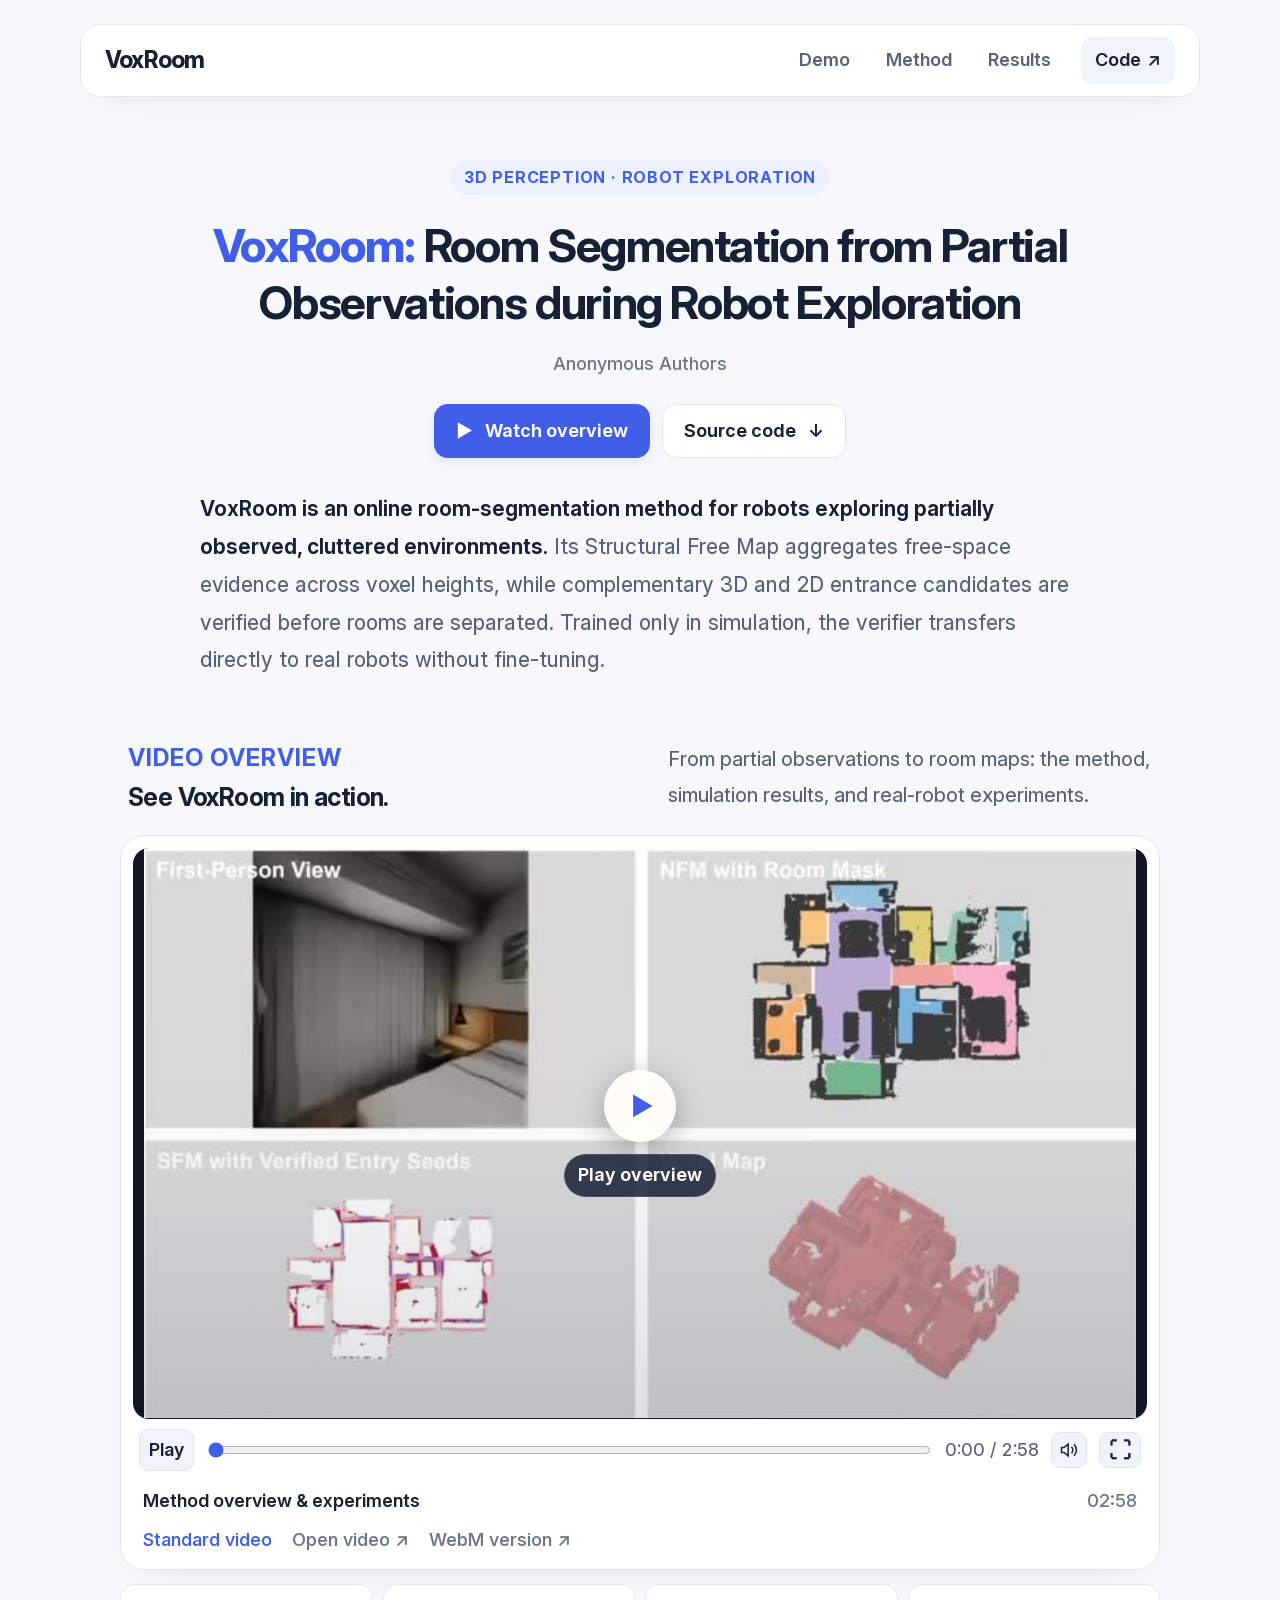
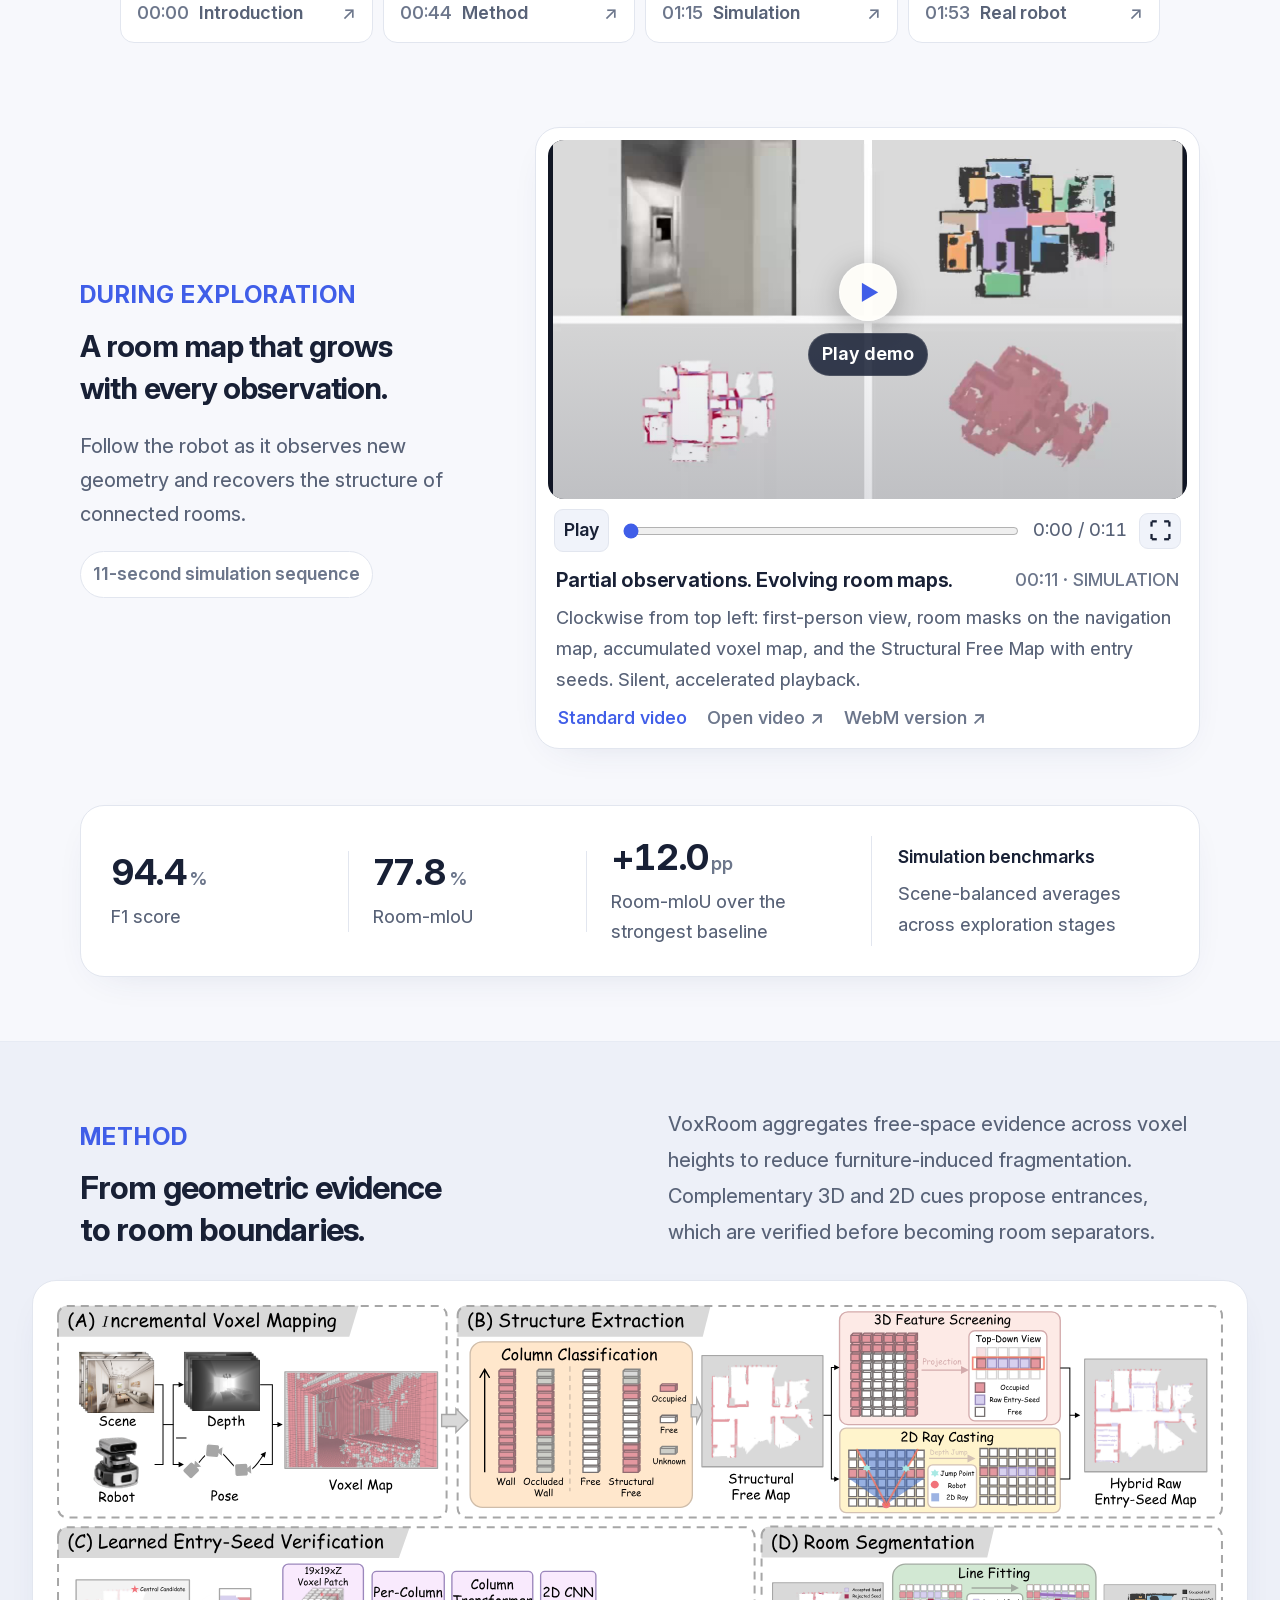
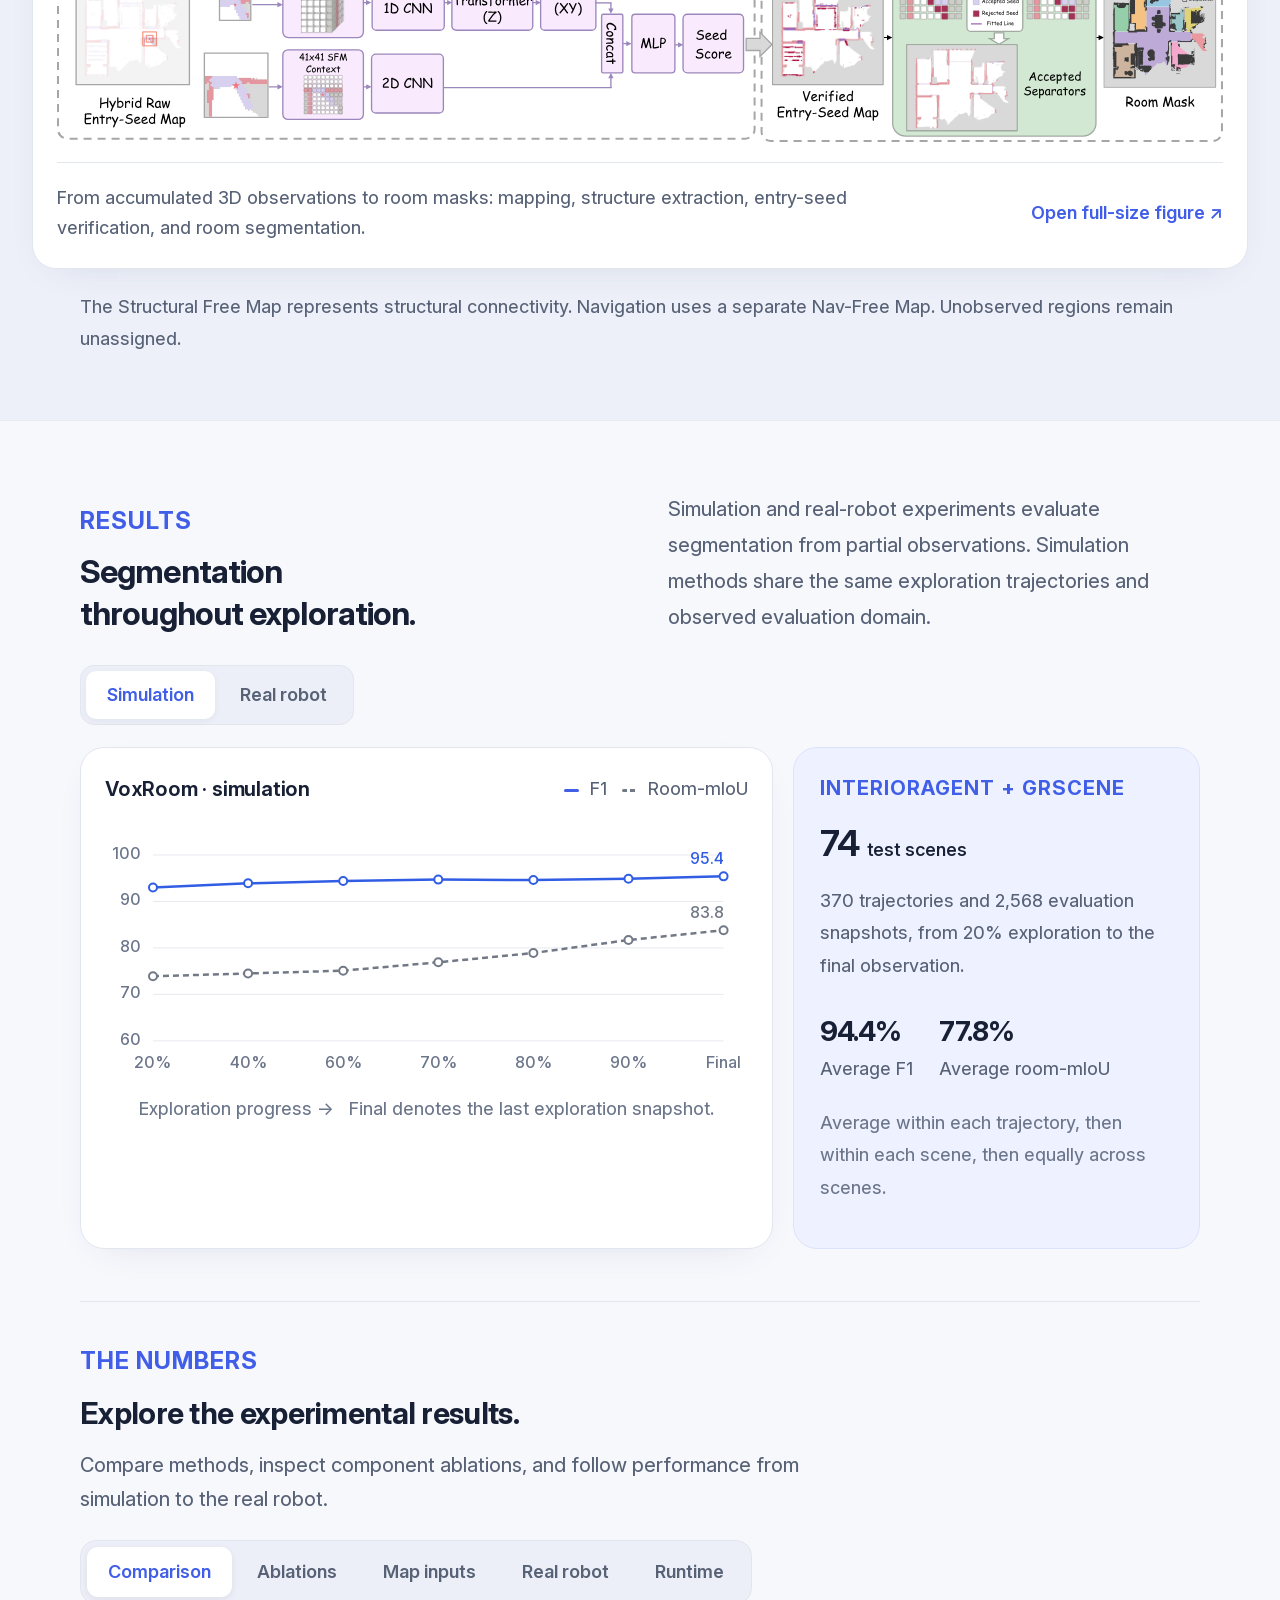
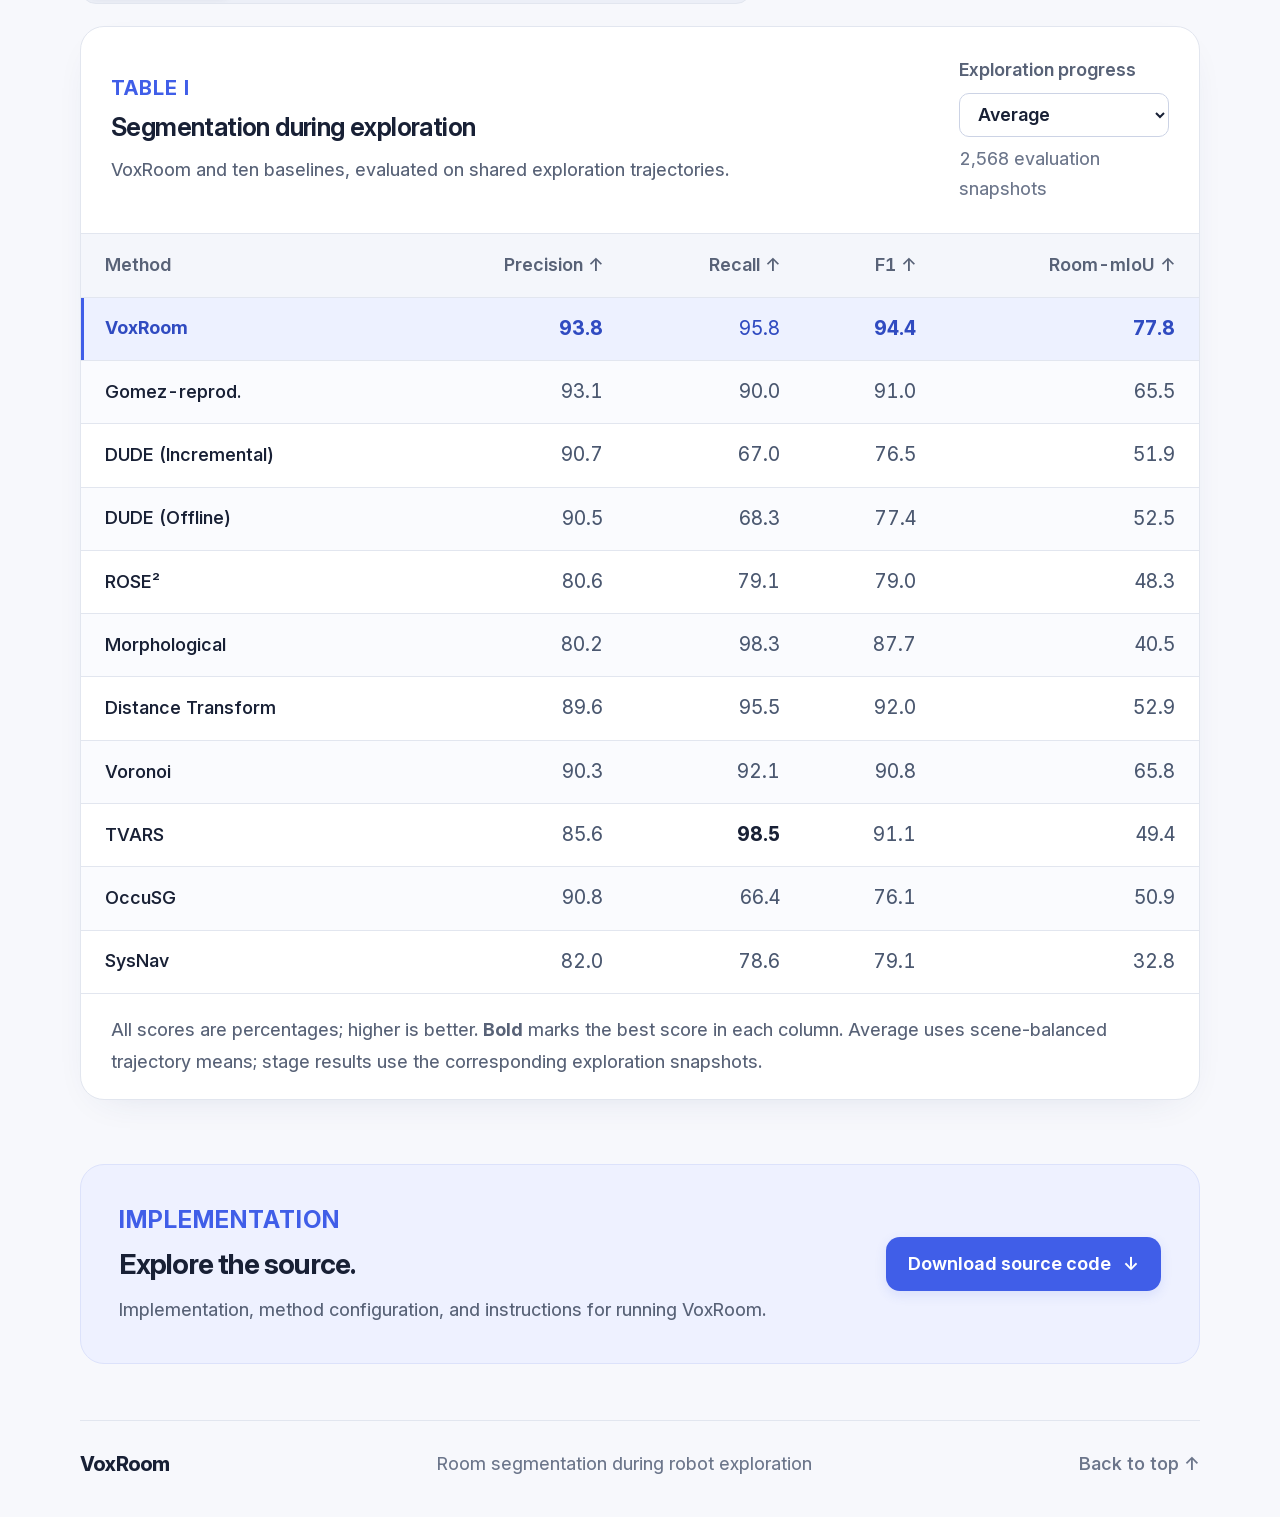
==== commit 3bc4f4ba: "Publish larger section headings and restored navigation styling" ====
--- a/index.html
+++ b/index.html
@@ -9,8 +9,8 @@
 <meta content="noindex, nofollow, noarchive" name="robots"/>
 <title>VoxRoom: Room Segmentation from Partial Observations during Robot Exploration</title>
 <link href="data:," rel="icon"/>
-<link href="styles.css?v=20260923-9" rel="stylesheet"/>
-<script defer="" src="app.js?v=20260923-9"></script>
+<link href="styles.css?v=20260923-10" rel="stylesheet"/>
+<script defer="" src="app.js?v=20260923-10"></script>
 <link as="font" crossorigin="anonymous" href="assets/fonts/InterVariable.woff2" rel="preload" type="font/woff2"/><script defer="" src="player.js?v=20260923-5"></script></head>
 <body>
 <a class="skip-link" href="#main">Skip to content</a>
@@ -24,7 +24,7 @@
 <p class="eyebrow">3D perception · Robot exploration</p>
 <h1 id="title"><span class="title-name">VoxRoom:</span> Room Segmentation from Partial Observations during Robot Exploration</h1>
 <p class="authors">Anonymous Authors</p>
-<div class="actions"><a class="button primary" data-watch="overview-video" href="#overview"><span aria-hidden="true">▶</span> Watch overview</a><a class="button secondary" download="" href="assets/voxroom-review-source.zip?v=9">Source code <span aria-hidden="true">↓</span></a></div>
+<div class="actions"><a class="button primary" data-watch="overview-video" href="#overview"><span aria-hidden="true">▶</span> Watch overview</a><a class="button secondary" download="" href="assets/voxroom-review-source.zip?v=10">Source code <span aria-hidden="true">↓</span></a></div>
 <p class="hero-description"><strong>VoxRoom is an online room-segmentation method for robots exploring partially observed, cluttered environments.</strong> Its Structural Free Map aggregates free-space evidence across voxel heights, while complementary 3D and 2D entrance candidates are verified before rooms are separated. Trained only in simulation, the verifier transfers directly to real robots without fine-tuning.</p>
 </section><section aria-labelledby="overview-title" class="section wrap overview-section" id="overview">
 <div class="section-heading overview-heading"><div><p class="eyebrow">Video overview</p><h2 id="overview-title">See VoxRoom in action.</h2></div><p id="overview-description">From partial observations to room maps: the method, simulation results, and real-robot experiments.</p></div>
@@ -133,7 +133,7 @@
 <script id="paper-comparison-data" type="application/json">{"methods":["Gomez-reprod.","DUDE (Incremental)","DUDE (Offline)","ROSE²","Morphological","Distance Transform","Voronoi","TVARS","OccuSG","SysNav","VoxRoom"],"stages":{"20%":{"snapshots":370,"metrics":["F1","Room-mIoU"],"rows":[[90.4,67.4],[80.3,55.2],[80.3,55.2],[59.9,38.2],[87.9,47.7],[87.7,53.7],[90.8,65.8],[90.2,56.8],[80.5,55.1],[74.1,41.0],[93.0,73.9]]},"40%":{"snapshots":370,"metrics":["F1","Room-mIoU"],"rows":[[91.1,66.3],[78.9,53.7],[80.0,54.3],[69.6,45.3],[85.8,39.1],[91.1,55.9],[90.1,64.5],[91.5,52.3],[78.3,51.8],[77.8,36.5],[93.9,74.5]]},"60%":{"snapshots":370,"metrics":["F1","Room-mIoU"],"rows":[[91.2,59.6],[76.2,50.6],[76.7,50.8],[80.8,47.3],[88.6,33.5],[92.0,45.5],[89.9,59.2],[90.3,42.1],[75.3,49.0],[79.3,26.0],[94.4,75.1]]},"70%":{"snapshots":370,"metrics":["F1","Room-mIoU"],"rows":[[90.6,64.5],[76.2,50.2],[76.6,51.6],[84.1,48.8],[87.4,31.4],[93.1,45.4],[89.7,61.6],[90.5,42.5],[74.4,48.7],[78.5,25.3],[94.7,76.9]]},"80%":{"snapshots":370,"metrics":["F1","Room-mIoU"],"rows":[[91.0,65.7],[76.0,51.6],[76.6,51.5],[84.9,47.2],[87.0,36.8],[92.9,51.1],[90.5,65.2],[91.0,47.9],[75.3,50.3],[79.8,26.6],[94.6,78.9]]},"90%":{"snapshots":348,"metrics":["F1","Room-mIoU"],"rows":[[91.5,66.4],[75.0,51.1],[76.4,52.2],[86.0,51.4],[87.4,41.9],[93.5,54.6],[91.7,70.0],[91.4,48.0],[75.3,50.9],[81.2,31.5],[94.9,81.7]]},"Final":{"snapshots":370,"metrics":["F1","Room-mIoU"],"rows":[[91.7,68.3],[73.1,50.4],[74.5,51.9],[88.2,59.9],[89.5,52.5],[94.3,63.8],[92.7,74.2],[92.9,55.6],[73.6,50.9],[83.1,42.2],[95.4,83.8]]},"Average":{"snapshots":2568,"metrics":["Precision","Recall","F1","Room-mIoU"],"rows":[[93.1,90.0,91.0,65.5],[90.7,67.0,76.5,51.9],[90.5,68.3,77.4,52.5],[80.6,79.1,79.0,48.3],[80.2,98.3,87.7,40.5],[89.6,95.5,92.0,52.9],[90.3,92.1,90.8,65.8],[85.6,98.5,91.1,49.4],[90.8,66.4,76.1,50.9],[82.0,78.6,79.1,32.8],[93.8,95.8,94.4,77.8]]}}}</script>
 
 </section>
-<section aria-labelledby="code-title" class="code-section wrap" id="code"><div><p class="eyebrow">Implementation</p><h2 id="code-title">Explore the source.</h2><p>Implementation, method configuration, and instructions for running VoxRoom.</p></div><a class="button primary" download="" href="assets/voxroom-review-source.zip?v=9">Download source code <span aria-hidden="true">↓</span></a></section>
+<section aria-labelledby="code-title" class="code-section wrap" id="code"><div><p class="eyebrow">Implementation</p><h2 id="code-title">Explore the source.</h2><p>Implementation, method configuration, and instructions for running VoxRoom.</p></div><a class="button primary" download="" href="assets/voxroom-review-source.zip?v=10">Download source code <span aria-hidden="true">↓</span></a></section>
 </main>
 <footer class="wrap"><span class="brand">VoxRoom</span><p>Room segmentation during robot exploration</p><a href="#">Back to top ↑</a></footer>
 </body>
--- a/styles.css
+++ b/styles.css
@@ -18,7 +18,7 @@
   --blue-light: #edf0ff;
   --radius: 24px;
   --shadow: 0 12px 40px -24px #283a7130;
-  --nav-offset: 82px;
+  --nav-offset: 112px;
   --sans: Inter, -apple-system, BlinkMacSystemFont, 'Segoe UI', Arial, sans-serif;
 }
 * { box-sizing: border-box; }
@@ -33,8 +33,7 @@
 .wrap { width: min(1120px, calc(100% - 64px)); margin-inline: auto; }
 .skip-link { position: absolute; top: -80px; left: 16px; padding: 12px 20px; border-radius: 12px; background: var(--ink); color: white; z-index: 110; }
 .skip-link:focus { top: 16px; }
-.header { position: relative; top: 10px; z-index: 100; display: flex; align-items: center; justify-content: space-between; min-height: 56px; margin-top: 14px; padding: 5px 16px; background: rgb(255 255 255 / 92%); -webkit-backdrop-filter: blur(18px); backdrop-filter: blur(18px); border: 1px solid var(--line); border-radius: 20px; box-shadow: var(--shadow); transition: transform .2s ease, box-shadow .2s, background .2s; }
-.header.wrap { width: min(820px, calc(100% - 48px)); }
+.header { position: relative; top: 16px; z-index: 100; display: flex; align-items: center; justify-content: space-between; min-height: 72px; margin-top: 24px; padding: 12px 24px; background: rgb(255 255 255 / 92%); -webkit-backdrop-filter: blur(18px); backdrop-filter: blur(18px); border: 1px solid var(--line); border-radius: 20px; box-shadow: var(--shadow); transition: transform .2s ease, box-shadow .2s, background .2s; }
 .header.navigation-ready { position: sticky; }
 .header.is-hidden { transform: translateY(calc(-100% - 32px)); pointer-events: none; }
 .nav-toggle { display: none; }
@@ -42,12 +41,12 @@
 .brand { font-size: 23px; font-weight: 750; letter-spacing: -.8px; }
 
 .header nav { display: flex; align-items: center; gap: 8px; font-size: 18px; font-weight: 600; color: var(--body); }
-.header nav a { display: flex; align-items: center; gap: 6px; min-height: 44px; padding: 4px 12px; border-radius: 10px; }
+.header nav a { display: flex; align-items: center; gap: 6px; min-height: 44px; padding: 8px 14px; border-radius: 10px; }
 .header nav a:hover { color: var(--blue); background: var(--blue-light); }
 .header nav a:last-child { margin-left: 8px; background: var(--wash); color: var(--ink); }
 .header nav a[aria-current="location"] { color: var(--blue); background: var(--blue-light); }
 .hero { text-align: center; padding: 62px 0 44px; max-width: 1040px; }
-.eyebrow { margin: 0 0 14px; color: var(--blue); font-size: 16px; line-height: 1.5; font-weight: 700; letter-spacing: 1.3px; text-transform: uppercase; }
+.eyebrow { margin: 0 0 14px; color: var(--blue); font-size: 24px; line-height: 1.4; font-weight: 700; letter-spacing: 1px; text-transform: uppercase; }
 .hero > .eyebrow { display: inline-flex; align-items: center; padding: 7px 14px; border-radius: 100px; background: var(--blue-light); letter-spacing: .8px; font-size: 16px; margin-bottom: 22px; }
 h1 { margin: 0 auto; max-width: 980px; font-size: clamp(30px, 3.7vw, 46px); line-height: 1.24; font-weight: 700; letter-spacing: -1.35px; text-wrap: balance; }
 h1 .title-name { color: var(--blue); font-weight: 750; white-space: nowrap; }
@@ -141,7 +140,7 @@
 #progress-chart text { font-family: var(--sans); font-size: 16px; font-weight: 500; }
 .chart-caption { color: var(--muted); font-size: 18px; line-height: 1.75; text-align: center; margin: 8px 0 0; }
 .results-context { border: 1px solid #dce2fb; border-radius: var(--radius); background: #eef1ff; padding: 26px; }
-.results-context > .eyebrow { font-size: 16px; letter-spacing: 1px; }
+.results-context > .eyebrow { font-size: 20px; letter-spacing: 1px; }
 .result-large { font-size: 36px; font-weight: 650; line-height: 1.3; letter-spacing: -1px; margin: 18px 0 12px; }
 .result-large span { font-size: 18px; letter-spacing: -.3px; font-weight: 550; }
 .results-context > p:not(.result-large):not(.eyebrow) { font-size: 18px; color: var(--body); line-height: 1.8; }
@@ -186,12 +185,12 @@
   .chapters button { padding: 12px; }
 }
 @media (max-width: 760px) {
-  :root { --nav-offset: 82px; }
+  :root { --nav-offset: 100px; }
   .wrap { width: calc(100% - 32px); }
-  .header { top: 8px; margin-top: 10px; min-height: 56px; padding: 5px 12px; border-radius: 16px; }
+  .header { top: 12px; margin-top: 16px; min-height: 64px; padding: 10px 16px; border-radius: 18px; }
   .brand { font-size: 21px; }
   .header nav { gap: 1px; font-size: 18px; }
-  .header nav a { padding: 4px 9px; }
+  .header nav a { padding: 7px 9px; }
   .header nav a:last-child { margin-left: 2px; }
   .hero { padding: 38px 8px 32px; }
   .hero > .eyebrow { font-size: 16px; letter-spacing: .5px; margin-bottom: 18px; }
@@ -201,7 +200,7 @@
   .button { font-size: 18px; min-height: 46px; padding: 10px 17px; border-radius: 12px; gap: 10px; }
   h2 { font-size: 27px; }
   h3 { font-size: 20px; }
-  .eyebrow { font-size: 16px; margin-bottom: 10px; }
+  .eyebrow { font-size: 20px; margin-bottom: 10px; }
   .overview-section { padding: 8px 0 36px; }
   .section-heading { grid-template-columns: 1fr; gap: 14px; margin-bottom: 24px; }
   .section-heading > p { font-size: 20px; }
@@ -311,7 +310,7 @@
 .paper-tabs button:hover { color: var(--blue); }
 .paper-panel { margin-top: 20px; background: white; border: 1px solid var(--line); border-radius: var(--radius); box-shadow: var(--shadow); overflow: hidden; }
 .paper-table-heading { display: flex; justify-content: space-between; align-items: center; gap: 32px; padding: 28px 30px; }
-.paper-table-heading .eyebrow { margin-bottom: 8px; font-size: 16px; }
+.paper-table-heading .eyebrow { margin-bottom: 8px; font-size: 20px; }
 .paper-table-heading h3 { font-size: 25px; font-weight: 650; letter-spacing: -.6px; }
 .paper-table-heading p:not(.eyebrow) { max-width: 650px; margin: 10px 0 0; font-size: 18px; color: var(--body); }
 .stage-control { flex: 0 0 210px; display: flex; flex-direction: column; gap: 7px; }
@@ -374,7 +373,6 @@
   .metrics > p { margin-top: 0; }
 }
 @media (max-width: 600px) {
-  .header.wrap { width: calc(100% - 32px); }
   .header { flex-wrap: wrap; }
   .header nav { width: 100%; justify-content: space-between; }
   .header.navigation-ready { flex-wrap: nowrap; }
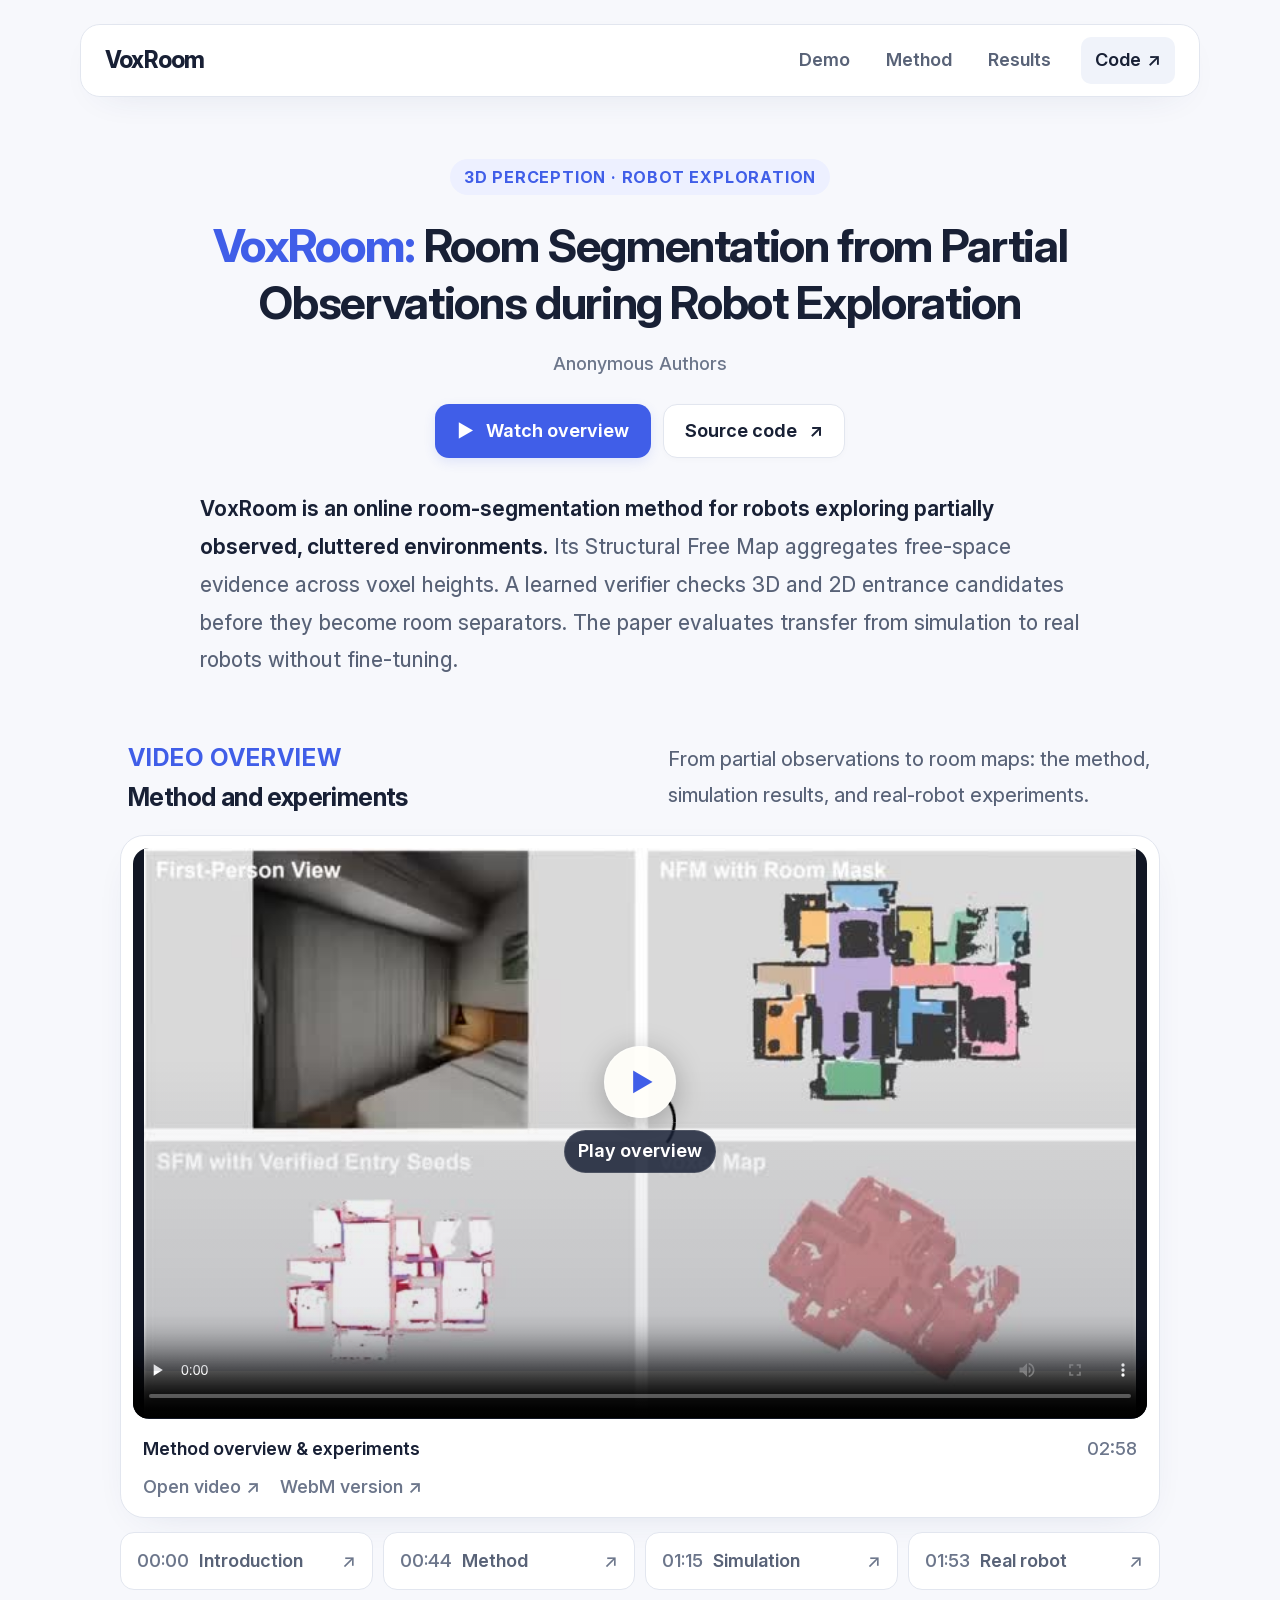
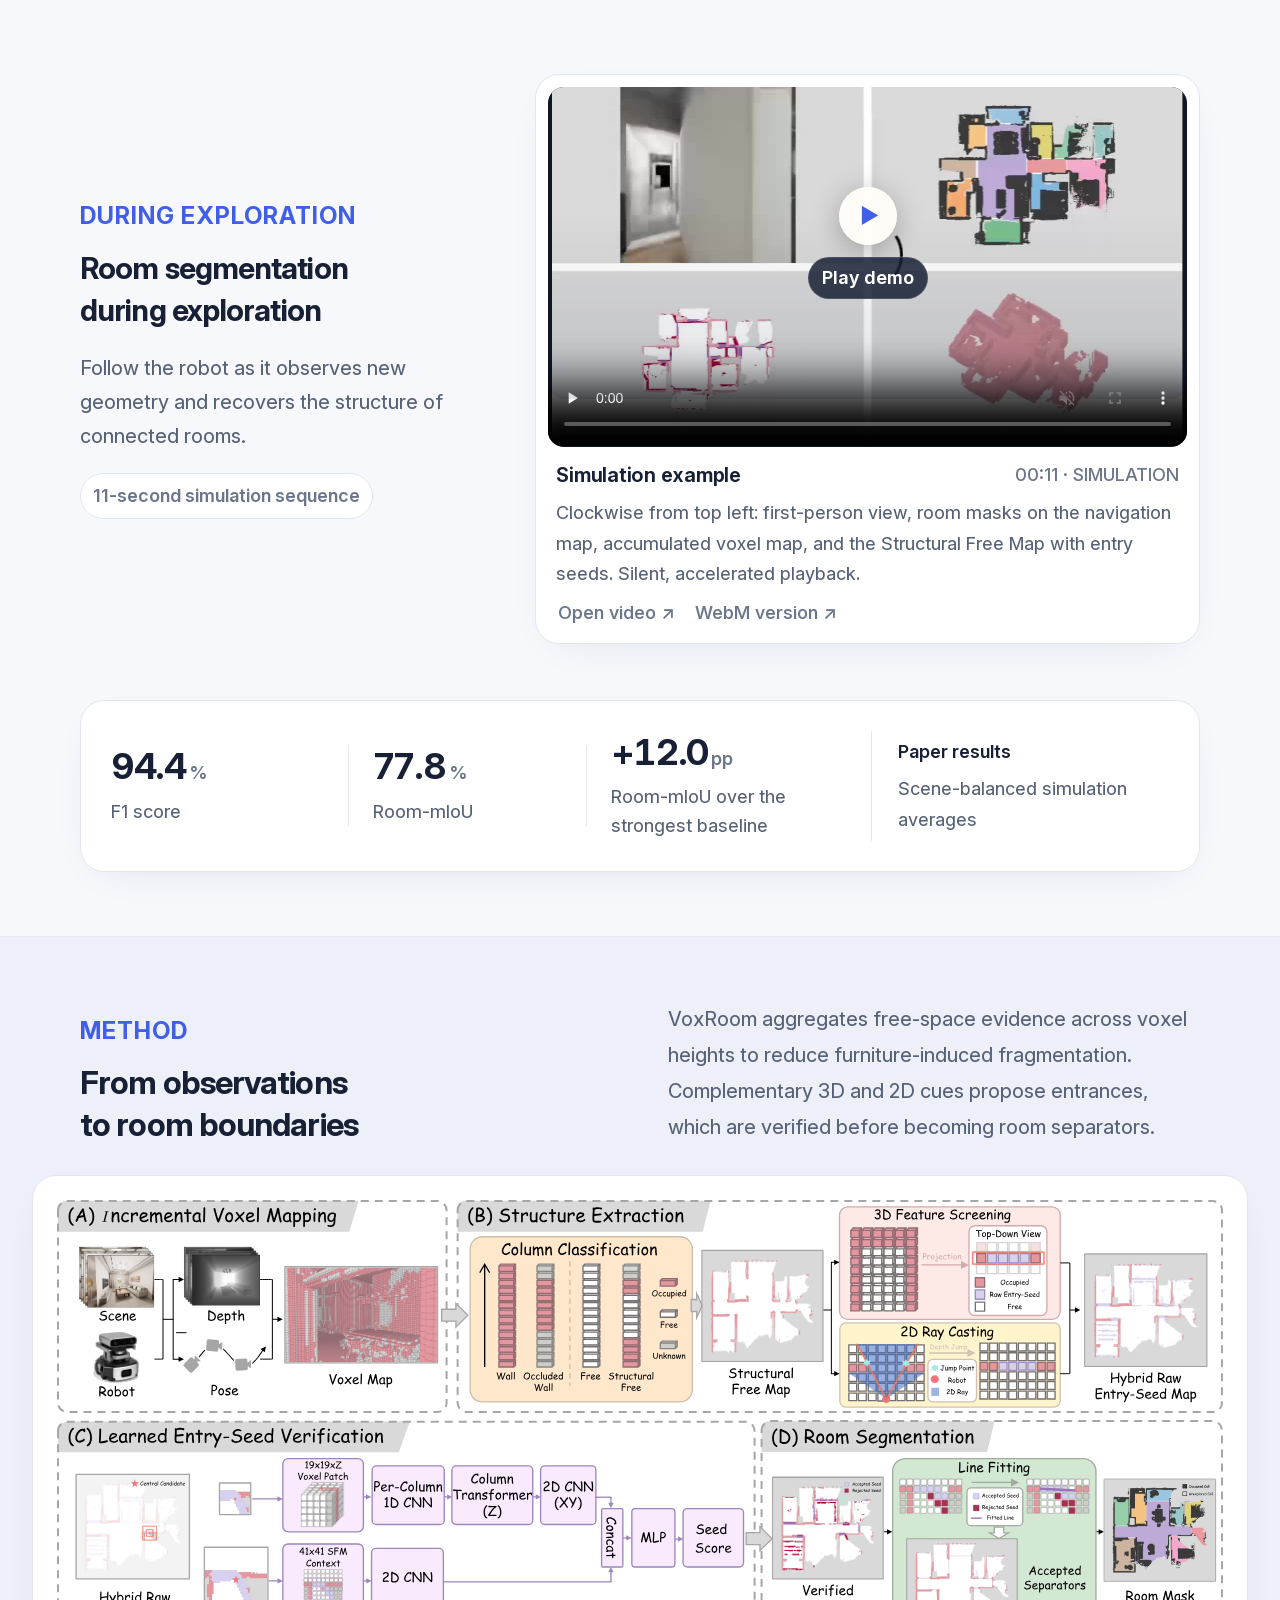
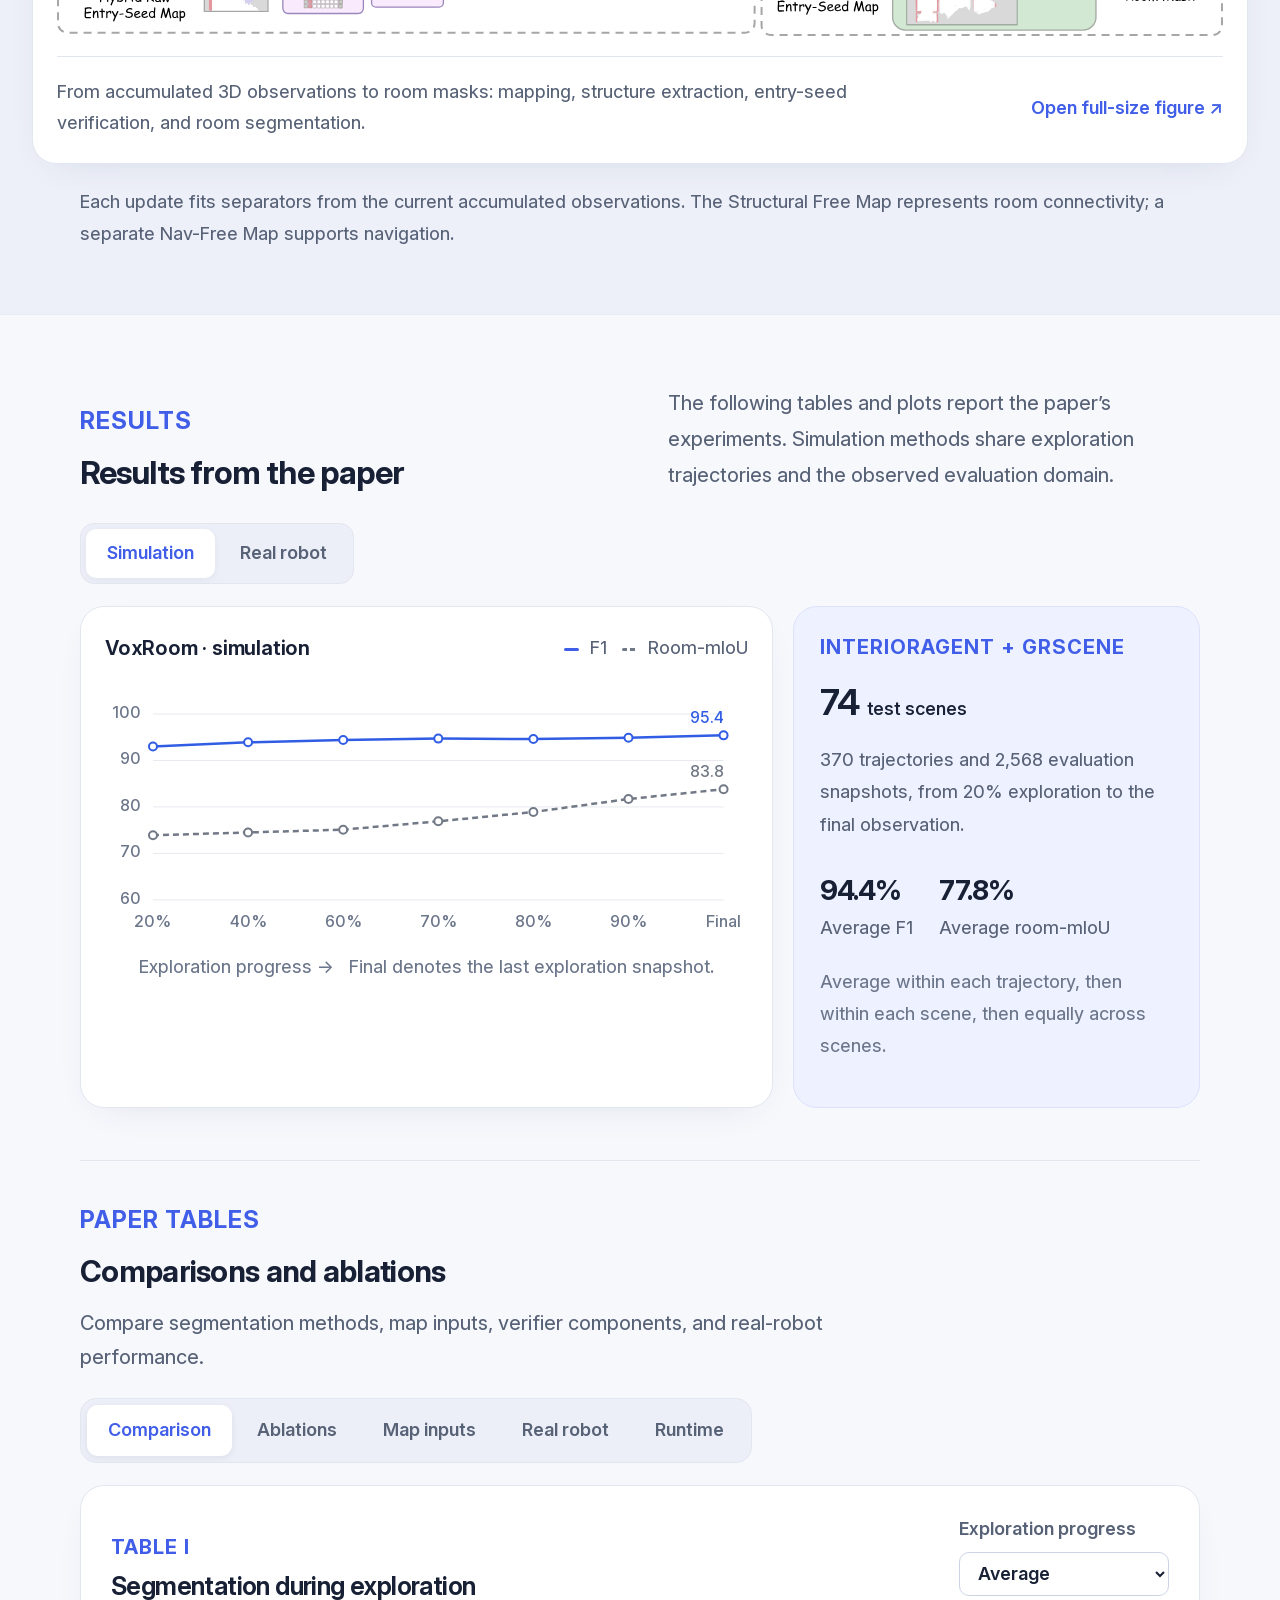
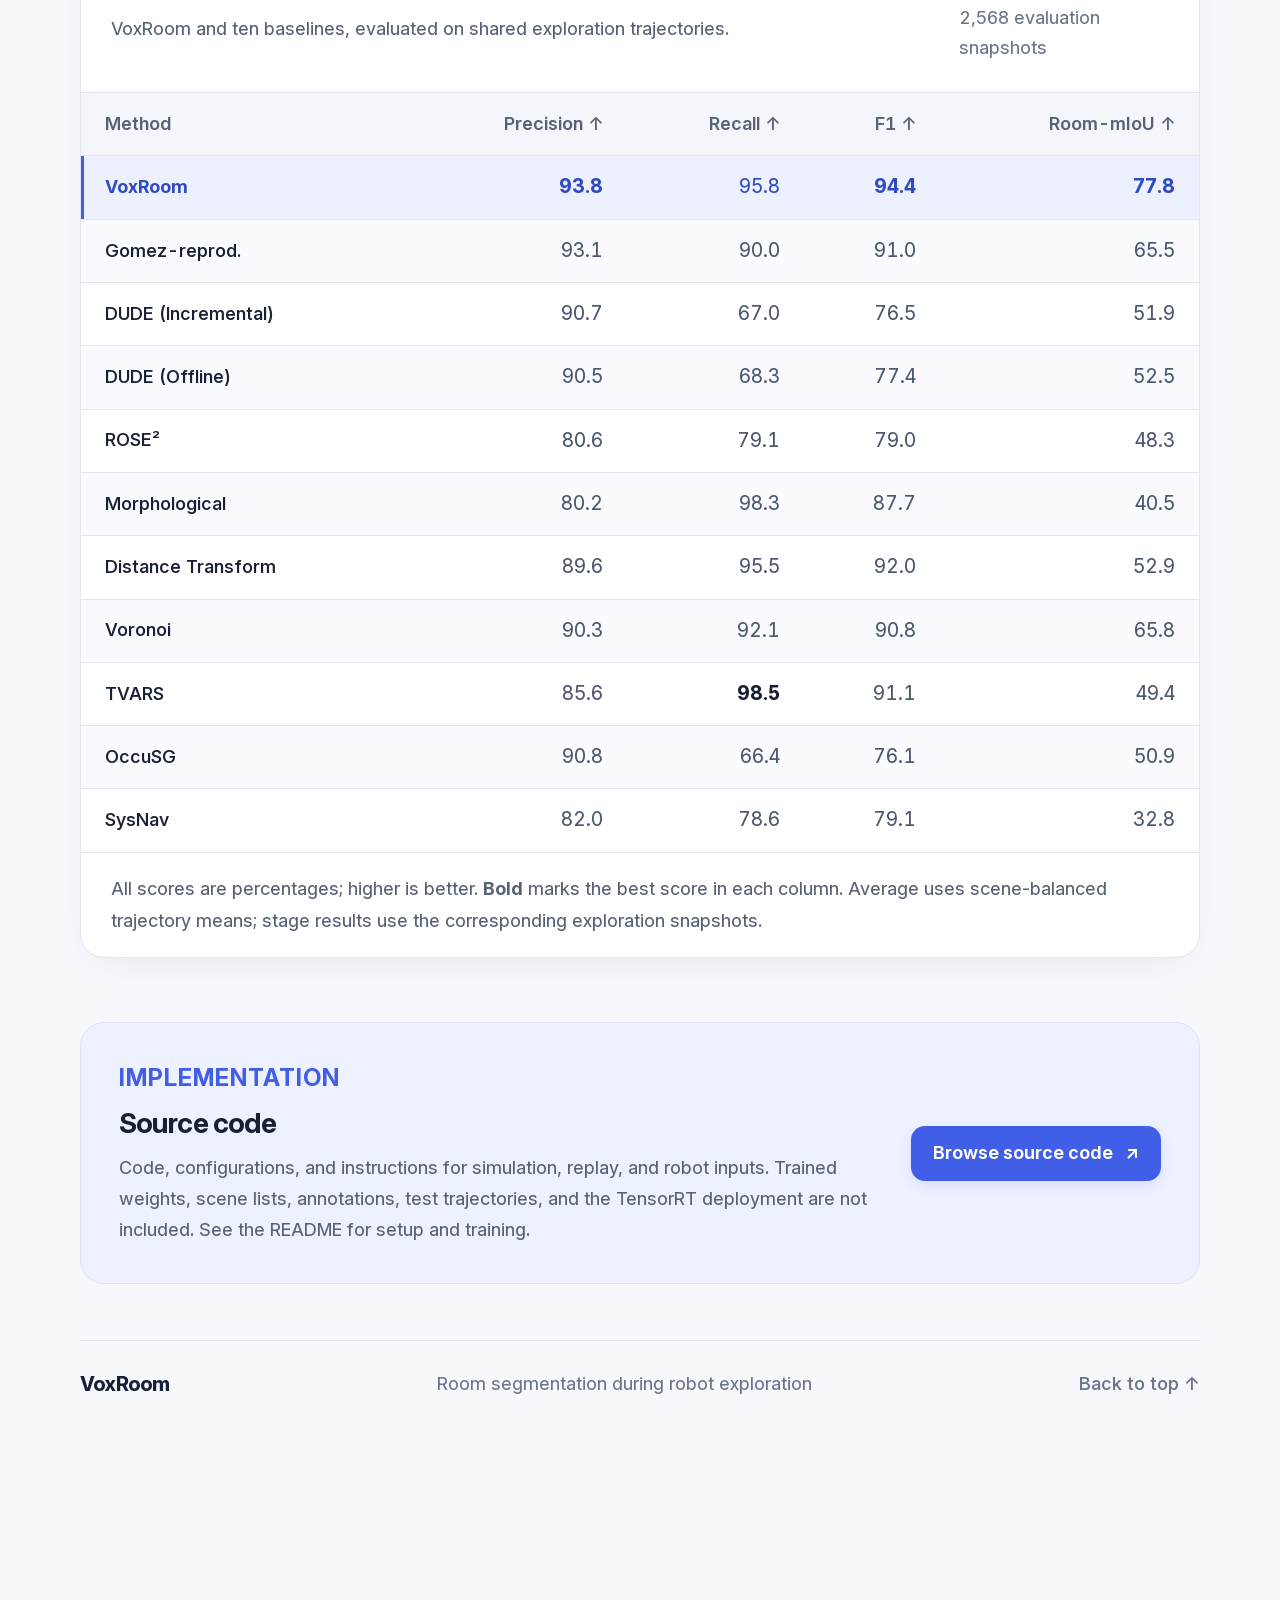
==== commit 7221960e: "Remove persistent separators and prepare anonymous review files" ====
--- a/index.html
+++ b/index.html
@@ -1,140 +1,11 @@
-<!DOCTYPE html>
-
+<!doctype html>
 <html lang="en">
 <head>
-<meta charset="utf-8"/>
-<meta content="width=device-width, initial-scale=1" name="viewport"/>
-<meta content="VoxRoom: room segmentation from partial observations during robot exploration. Method, experiments, videos, and source code." name="description"/>
-<meta content="no-referrer" name="referrer"/>
-<meta content="noindex, nofollow, noarchive" name="robots"/>
-<title>VoxRoom: Room Segmentation from Partial Observations during Robot Exploration</title>
-<link href="data:," rel="icon"/>
-<link href="styles.css?v=20260923-10" rel="stylesheet"/>
-<script defer="" src="app.js?v=20260923-10"></script>
-<link as="font" crossorigin="anonymous" href="assets/fonts/InterVariable.woff2" rel="preload" type="font/woff2"/><script defer="" src="player.js?v=20260923-5"></script></head>
-<body>
-<a class="skip-link" href="#main">Skip to content</a>
-<header class="header wrap">
-<a aria-label="VoxRoom home" class="brand" href="#hero">VoxRoom</a>
-<button class="nav-toggle" type="button" aria-expanded="false" aria-controls="primary-navigation">Menu <svg aria-hidden="true" width="20" height="20" viewBox="0 0 20 20"><path d="M3 6h14M3 14h14" fill="none" stroke="currentColor" stroke-width="1.8" stroke-linecap="round"/></svg></button>
-<nav aria-label="Primary navigation" id="primary-navigation"><a href="#demos">Demo</a><a href="#method">Method</a><a href="#results">Results</a><a href="#code">Code <span aria-hidden="true">↗</span></a></nav>
-</header>
-<main id="main">
-<section aria-labelledby="title" class="hero wrap" id="hero">
-<p class="eyebrow">3D perception · Robot exploration</p>
-<h1 id="title"><span class="title-name">VoxRoom:</span> Room Segmentation from Partial Observations during Robot Exploration</h1>
-<p class="authors">Anonymous Authors</p>
-<div class="actions"><a class="button primary" data-watch="overview-video" href="#overview"><span aria-hidden="true">▶</span> Watch overview</a><a class="button secondary" download="" href="assets/voxroom-review-source.zip?v=10">Source code <span aria-hidden="true">↓</span></a></div>
-<p class="hero-description"><strong>VoxRoom is an online room-segmentation method for robots exploring partially observed, cluttered environments.</strong> Its Structural Free Map aggregates free-space evidence across voxel heights, while complementary 3D and 2D entrance candidates are verified before rooms are separated. Trained only in simulation, the verifier transfers directly to real robots without fine-tuning.</p>
-</section><section aria-labelledby="overview-title" class="section wrap overview-section" id="overview">
-<div class="section-heading overview-heading"><div><p class="eyebrow">Video overview</p><h2 id="overview-title">See VoxRoom in action.</h2></div><p id="overview-description">From partial observations to room maps: the method, simulation results, and real-robot experiments.</p></div>
-<figure class="video-card video-main"><div class="video-frame"><video aria-describedby="overview-description" aria-label="VoxRoom method and experiments overview with audio and embedded English subtitles" controls="" data-duration="178.083333" data-playback="assets/playback/overview/manifest.json" id="overview-video" data-audio="assets/overview-audio.m4a?v=5" playsinline="" poster="assets/overview-poster.jpg" preload="none"><source src="assets/overview.mp4?v=5" type="video/mp4"/><source src="assets/overview-vp9.webm?v=5" type="video/webm"/>Your browser cannot play this video. Use the video links below.</video><button aria-controls="overview-video" aria-label="Play VoxRoom overview" class="video-play" hidden="" type="button"><span aria-hidden="true" class="play-icon">▶</span><span class="play-label">Play overview</span></button></div><figcaption><span>Method overview &amp; experiments</span><span class="duration">02:58</span></figcaption><p aria-live="polite" class="video-status" hidden="" role="status"></p><div class="video-links"><a href="assets/overview.mp4?v=5" rel="noopener" target="_blank">Open video ↗</a><a href="assets/overview-vp9.webm?v=5" rel="noopener" target="_blank">WebM version ↗</a></div></figure>
-<div aria-label="Overview video chapters" class="chapters"><button data-seek="0" type="button"><span>00:00</span> Introduction <b aria-hidden="true">↗</b></button><button data-seek="44" type="button"><span>00:44</span> Method <b aria-hidden="true">↗</b></button><button data-seek="75" type="button"><span>01:15</span> Simulation <b aria-hidden="true">↗</b></button><button data-seek="113" type="button"><span>01:53</span> Real robot <b aria-hidden="true">↗</b></button></div></section>
-<section aria-labelledby="demos-title" class="demo-section wrap" id="demos"><div class="demo-copy"><p class="eyebrow">During exploration</p><h2>A room map that grows with every observation.</h2><p>Follow the robot as it observes new geometry and recovers the structure of connected rooms.</p><span class="demo-tag">11-second simulation sequence</span></div>
-<figure class="video-card video-short featured-video">
-<div class="video-frame">
-<video aria-describedby="exploration-description" aria-label="Simulation exploration sequence, silent" controls="" data-duration="11.033333" data-playback="assets/playback/exploration/manifest.json" id="exploration-video" loop="" muted="" playsinline="" poster="assets/exploration-poster.jpg" preload="none"><source src="assets/exploration.mp4?v=5" type="video/mp4"/><source src="assets/exploration-vp9.webm" type="video/webm"/>Your browser cannot play this video. Use the video links below.</video>
-<button aria-controls="exploration-video" aria-label="Play exploration video" class="video-play" hidden="" type="button"><span aria-hidden="true" class="play-icon">▶</span><span class="play-label">Play demo</span></button></div>
-<figcaption><div><h2 id="demos-title">Partial observations. Evolving room maps.</h2></div><span class="duration">00:11 · SIMULATION</span></figcaption>
-<p id="exploration-description">Clockwise from top left: first-person view, room masks on the navigation map, accumulated voxel map, and the Structural Free Map with entry seeds. Silent, accelerated playback.</p>
-<p aria-live="polite" class="video-status" hidden="" role="status"></p><div class="video-links"><a href="assets/exploration.mp4?v=5" rel="noopener" target="_blank">Open video ↗</a><a href="assets/exploration-vp9.webm" rel="noopener" target="_blank">WebM version ↗</a></div></figure>
-</section>
-<section aria-label="Simulation segmentation results" class="metrics wrap">
-<div class="metric"><strong>94.4<span>%</span></strong><span>F1 score</span></div>
-<div class="metric"><strong>77.8<span>%</span></strong><span>Room-mIoU</span></div>
-<div class="metric"><strong>+12.0<span>pp</span></strong><span>Room-mIoU over the strongest baseline</span></div>
-<p>Simulation benchmarks<span>Scene-balanced averages across exploration stages</span></p>
-</section>
-<section aria-labelledby="method-title" class="method-band" id="method">
-<div class="section wrap method-wrap">
-<div class="section-heading"><div><p class="eyebrow">Method</p><h2 id="method-title">From geometric evidence<br/>to room boundaries.</h2></div><p>VoxRoom aggregates free-space evidence across voxel heights to reduce furniture-induced fragmentation. Complementary 3D and 2D cues propose entrances, which are verified before becoming room separators.</p></div>
-<figure class="pipeline-figure">
-<a class="pipeline-image-link" href="assets/pipeline.svg" target="_blank" rel="noopener" aria-label="Open the full-size VoxRoom pipeline diagram">
-<img src="assets/pipeline.svg" width="3007" height="1125" loading="lazy" decoding="async" alt="VoxRoom pipeline: incremental voxel mapping; structure extraction with column classification, 3D feature screening and 2D ray casting; learned entry-seed verification using voxel and SFM context; and room segmentation by fitting separators."/>
-</a>
-<figcaption><p>From accumulated 3D observations to room masks: mapping, structure extraction, entry-seed verification, and room segmentation.</p><a href="assets/pipeline.svg" target="_blank" rel="noopener">Open full-size figure <span aria-hidden="true">↗</span></a></figcaption>
-</figure>
-<p class="method-footnote">The Structural Free Map represents structural connectivity. Navigation uses a separate Nav-Free Map. Unobserved regions remain unassigned.</p>
-</div>
-</section>
-<section aria-labelledby="results-title" class="section wrap" id="results">
-<div class="section-heading"><div><p class="eyebrow">Results</p><h2 id="results-title">Segmentation throughout exploration.</h2></div><p>Simulation and real-robot experiments evaluate segmentation from partial observations. Simulation methods share the same exploration trajectories and observed evaluation domain.</p></div>
-<div aria-label="Choose result setting" class="result-tabs" role="group"><button aria-pressed="true" data-setting="simulation" type="button">Simulation</button><button aria-pressed="false" data-setting="robot" type="button">Real robot</button></div>
-<div class="results-layout">
-<div class="chart-panel">
-<div class="chart-header"><h3 id="chart-title">VoxRoom · simulation</h3><div class="chart-legend"><span><i class="f1-key"></i> F1</span><span><i class="iou-key"></i> Room-mIoU</span></div></div>
-<div aria-live="polite" id="progress-chart"></div>
-<p class="chart-caption">Exploration progress →   <span>Final denotes the last exploration snapshot.</span></p>
-</div>
-<div aria-live="polite" class="results-context">
-<p class="eyebrow" id="result-kicker">InteriorAgent + GRScene</p>
-<p class="result-large" id="result-count">74 <span>test scenes</span></p>
-<p id="result-description">370 trajectories and 2,568 evaluation snapshots, from 20% exploration to the final observation.</p>
-<div class="context-stats"><div><strong id="context-f1">94.4%</strong><span>Average F1</span></div><div><strong id="context-iou">77.8%</strong><span>Average room-mIoU</span></div></div>
-<p class="small" id="result-protocol">Average within each trajectory, then within each scene, then equally across scenes.</p>
-</div>
-</div>
-<div class="paper-results" id="paper-results">
-<div class="paper-results-intro"><p class="eyebrow">The numbers</p><h3>Explore the experimental results.</h3><p>Compare methods, inspect component ablations, and follow performance from simulation to the real robot.</p></div>
-<div class="paper-tabs" role="tablist" aria-label="Experimental result tables"><button type="button" role="tab" id="tab-comparison" aria-controls="panel-comparison" aria-selected="true" tabindex="0" data-paper-tab="comparison">Comparison</button><button type="button" role="tab" id="tab-ablations" aria-controls="panel-ablations" aria-selected="false" tabindex="-1" data-paper-tab="ablations">Ablations</button><button type="button" role="tab" id="tab-planar" aria-controls="panel-planar" aria-selected="false" tabindex="-1" data-paper-tab="planar">Map inputs</button><button type="button" role="tab" id="tab-robot" aria-controls="panel-robot" aria-selected="false" tabindex="-1" data-paper-tab="robot">Real robot</button><button type="button" role="tab" id="tab-runtime" aria-controls="panel-runtime" aria-selected="false" tabindex="-1" data-paper-tab="runtime">Runtime</button></div>
-<section class="paper-panel" id="panel-comparison" role="tabpanel" aria-labelledby="tab-comparison">
-<div class="paper-table-heading"><div><p class="eyebrow">Table I</p><h3>Segmentation during exploration</h3><p>VoxRoom and ten baselines, evaluated on shared exploration trajectories.</p></div><div class="stage-control"><label for="comparison-stage">Exploration progress</label><select id="comparison-stage"><option>Average</option><option>20%</option><option>40%</option><option>60%</option><option>70%</option><option>80%</option><option>90%</option><option>Final</option></select><span id="comparison-snapshots" aria-live="polite">2,568 evaluation snapshots</span></div></div>
-<div class="table-scroll" role="region" aria-label="Table I. Simulation segmentation performance, average (%)" tabindex="0"><table id="comparison-table" class="paper-table "><caption class="sr-only">Table I. Simulation segmentation performance, average (%)</caption><thead><tr><th scope="col">Method</th><th scope="col">Precision <span aria-label="higher is better">↑</span></th><th scope="col">Recall <span aria-label="higher is better">↑</span></th><th scope="col">F1 <span aria-label="higher is better">↑</span></th><th scope="col">Room-mIoU <span aria-label="higher is better">↑</span></th></tr></thead><tbody><tr class="highlight"><th scope="row">VoxRoom</th><td><strong>93.8</strong></td><td>95.8</td><td><strong>94.4</strong></td><td><strong>77.8</strong></td></tr>
-<tr><th scope="row">Gomez-reprod.</th><td>93.1</td><td>90.0</td><td>91.0</td><td>65.5</td></tr>
-<tr><th scope="row">DUDE (Incremental)</th><td>90.7</td><td>67.0</td><td>76.5</td><td>51.9</td></tr>
-<tr><th scope="row">DUDE (Offline)</th><td>90.5</td><td>68.3</td><td>77.4</td><td>52.5</td></tr>
-<tr><th scope="row">ROSE²</th><td>80.6</td><td>79.1</td><td>79.0</td><td>48.3</td></tr>
-<tr><th scope="row">Morphological</th><td>80.2</td><td>98.3</td><td>87.7</td><td>40.5</td></tr>
-<tr><th scope="row">Distance Transform</th><td>89.6</td><td>95.5</td><td>92.0</td><td>52.9</td></tr>
-<tr><th scope="row">Voronoi</th><td>90.3</td><td>92.1</td><td>90.8</td><td>65.8</td></tr>
-<tr><th scope="row">TVARS</th><td>85.6</td><td><strong>98.5</strong></td><td>91.1</td><td>49.4</td></tr>
-<tr><th scope="row">OccuSG</th><td>90.8</td><td>66.4</td><td>76.1</td><td>50.9</td></tr>
-<tr><th scope="row">SysNav</th><td>82.0</td><td>78.6</td><td>79.1</td><td>32.8</td></tr></tbody></table></div>
-<p class="table-note">All scores are percentages; higher is better. <strong>Bold</strong> marks the best score in each column. Average uses scene-balanced trajectory means; stage results use the corresponding exploration snapshots.</p>
-</section><section class="paper-panel" id="panel-ablations" role="tabpanel" aria-labelledby="tab-ablations">
-<div class="paper-table-heading"><div><p class="eyebrow">Table II</p><h3>What each component contributes</h3><p>Seven ablations isolate candidate generation, verification, and planar context.</p></div></div>
-<div class="table-scroll" role="region" aria-label="Table II. Component ablations (%)" tabindex="0"><table id="ablation-table" class="paper-table "><caption class="sr-only">Table II. Component ablations (%)</caption><thead><tr><th scope="col">Configuration</th><th scope="col">Precision <span aria-label="higher is better">↑</span></th><th scope="col">Recall <span aria-label="higher is better">↑</span></th><th scope="col">F1 <span aria-label="higher is better">↑</span></th><th scope="col">Room-mIoU <span aria-label="higher is better">↑</span></th></tr></thead><tbody><tr class="highlight"><th scope="row">Full model</th><td><strong>93.8</strong></td><td>95.8</td><td>94.4</td><td><strong>77.8</strong></td></tr>
-<tr><th scope="row"><span class="row-id">A1</span>Without 2D candidates</th><td>91.4</td><td>97.4</td><td>93.8</td><td>69.1</td></tr>
-<tr><th scope="row"><span class="row-id">A2</span>Without 3D candidates</th><td>87.0</td><td>98.8</td><td>92.0</td><td>51.8</td></tr>
-<tr><th scope="row"><span class="row-id">A3</span>Without verification</th><td>93.2</td><td>93.7</td><td>93.1</td><td>72.5</td></tr>
-<tr><th scope="row"><span class="row-id">A4</span>Nav-Free context</th><td>93.4</td><td>97.1</td><td><strong>94.9</strong></td><td>74.5</td></tr>
-<tr><th scope="row"><span class="row-id">A5</span>2D-only verifier</th><td>73.3</td><td><strong>99.2</strong></td><td>83.3</td><td>30.5</td></tr>
-<tr><th scope="row"><span class="row-id">A6</span>3D-only verifier</th><td>91.4</td><td>97.2</td><td>93.7</td><td>70.9</td></tr>
-<tr><th scope="row"><span class="row-id">A7</span>Without candidate screening</th><td>92.8</td><td>96.5</td><td>94.3</td><td>72.9</td></tr></tbody></table></div>
-<p class="table-note">Scores are averaged across exploration stages (%). Each ablation is retrained separately, except A3, which uses no network. <strong>Bold</strong> marks the best score in each column.</p>
-</section><section class="paper-panel" id="panel-planar" role="tabpanel" aria-labelledby="tab-planar">
-<div class="paper-table-heading"><div><p class="eyebrow">Table III</p><h3>Structural free space as the planar input</h3><p>Four fixed geometric methods, with the input map changed from NFM to SFM.</p></div></div>
-<div class="table-scroll" role="region" aria-label="Table III. Planar input comparison (%)" tabindex="0"><table id="planar-table" class="paper-table "><caption class="sr-only">Table III. Planar input comparison (%)</caption><thead><tr><th scope="col" rowspan="2">Method</th><th scope="colgroup" colspan="2">F1 ↑</th><th scope="colgroup" colspan="2">Room-mIoU ↑</th></tr><tr><th scope="col">NFM</th><th scope="col" class="sfm-column">SFM</th><th scope="col">NFM</th><th scope="col" class="sfm-column">SFM</th></tr></thead><tbody><tr><th scope="row">DUDE (Incremental)</th><td>73.3</td><td class="sfm-column"><strong>76.5</strong></td><td>47.5</td><td class="sfm-column"><strong>51.9</strong></td></tr>
-<tr><th scope="row">ROSE²</th><td>65.7</td><td class="sfm-column"><strong>79.0</strong></td><td>34.2</td><td class="sfm-column"><strong>48.3</strong></td></tr>
-<tr><th scope="row">Distance Transform</th><td>74.2</td><td class="sfm-column"><strong>92.0</strong></td><td>27.8</td><td class="sfm-column"><strong>52.9</strong></td></tr>
-<tr><th scope="row">Voronoi</th><td>69.9</td><td class="sfm-column"><strong>90.8</strong></td><td>39.1</td><td class="sfm-column"><strong>65.8</strong></td></tr></tbody></table></div>
-<p class="table-note">NFM: Nav-Free Map. SFM: Structural Free Map. All values are stage-averaged percentages; higher is better. SFM improves both metrics for every method shown.</p>
-</section><section class="paper-panel" id="panel-robot" role="tabpanel" aria-labelledby="tab-robot">
-<div class="paper-table-heading"><div><p class="eyebrow">Table IV</p><h3>From simulation to real apartments</h3><p>Nine independent runs in five apartments, with no real-world fine-tuning.</p></div></div>
-<div class="table-scroll" role="region" aria-label="Table IV. Real-robot segmentation performance (%)" tabindex="0"><table id="robot-table" class="paper-table "><caption class="sr-only">Table IV. Real-robot segmentation performance (%)</caption><thead><tr><th scope="col">Progress</th><th scope="col">Precision <span aria-label="higher is better">↑</span></th><th scope="col">Recall <span aria-label="higher is better">↑</span></th><th scope="col">F1 <span aria-label="higher is better">↑</span></th><th scope="col">Room-mIoU <span aria-label="higher is better">↑</span></th></tr></thead><tbody><tr><th scope="row">20%</th><td>97.4</td><td>91.8</td><td>94.5</td><td>85.7</td></tr>
-<tr><th scope="row">40%</th><td>97.3</td><td>92.3</td><td>94.7</td><td>87.5</td></tr>
-<tr><th scope="row">60%</th><td>94.5</td><td>93.3</td><td>93.9</td><td>66.8</td></tr>
-<tr><th scope="row">70%</th><td>97.0</td><td>93.7</td><td>95.3</td><td>79.5</td></tr>
-<tr><th scope="row">80%</th><td>96.6</td><td>94.3</td><td>95.4</td><td>76.1</td></tr>
-<tr><th scope="row">90%</th><td>96.0</td><td>95.2</td><td>95.6</td><td>74.4</td></tr>
-<tr><th scope="row">Final</th><td>96.2</td><td>98.3</td><td>97.2</td><td>81.2</td></tr>
-<tr class="highlight"><th scope="row">Average</th><td>96.4</td><td>94.1</td><td>95.2</td><td>78.7</td></tr></tbody></table></div>
-<p class="table-note">Scores are percentages, averaged equally across the nine runs at each stage. Average combines the seven evaluation stages.</p>
-</section><section class="paper-panel" id="panel-runtime" role="tabpanel" aria-labelledby="tab-runtime">
-<div class="paper-table-heading"><div><p class="eyebrow">Table V</p><h3>Onboard processing time</h3><p>Mean module runtimes across all nine real-robot runs.</p></div><div class="runtime-summary"><strong>821.5 <span>ms</span></strong><span>Core pipeline · 0.5 Hz updates</span></div></div>
-<div class="table-scroll" role="region" aria-label="Table V. Mean onboard module runtimes in milliseconds" tabindex="0"><table id="runtime-table" class="paper-table runtime-table"><caption class="sr-only">Table V. Mean onboard module runtimes in milliseconds</caption><thead><tr><th scope="col">Module</th><th scope="col">Time <span>(ms)</span></th></tr></thead><tbody><tr><th scope="row">FAST-LIO2 to Voxel Map (incl. publishing)</th><td>54.5</td></tr>
-<tr><th scope="row">Column Classification and 3D Feature Screening</th><td>137.0</td></tr>
-<tr><th scope="row">2D Ray Casting</th><td>42.5</td></tr>
-<tr><th scope="row">Entry-Seed Verification (TensorRT FP16)</th><td>355.1</td></tr>
-<tr><th scope="row">Room Segmentation and room-attribute processing</th><td>286.9</td></tr>
-<tr class="highlight runtime-total"><th scope="row">VoxRoom core total (excl. mapping)</th><td>821.5</td></tr></tbody></table></div>
-<p class="table-note">The core total excludes FAST-LIO2-to-voxel-map processing. Verification includes data preparation, feature reuse, and candidate filtering. These are average runtimes, rather than worst-case latency.</p>
-</section></div>
-<script id="paper-comparison-data" type="application/json">{"methods":["Gomez-reprod.","DUDE (Incremental)","DUDE (Offline)","ROSE²","Morphological","Distance Transform","Voronoi","TVARS","OccuSG","SysNav","VoxRoom"],"stages":{"20%":{"snapshots":370,"metrics":["F1","Room-mIoU"],"rows":[[90.4,67.4],[80.3,55.2],[80.3,55.2],[59.9,38.2],[87.9,47.7],[87.7,53.7],[90.8,65.8],[90.2,56.8],[80.5,55.1],[74.1,41.0],[93.0,73.9]]},"40%":{"snapshots":370,"metrics":["F1","Room-mIoU"],"rows":[[91.1,66.3],[78.9,53.7],[80.0,54.3],[69.6,45.3],[85.8,39.1],[91.1,55.9],[90.1,64.5],[91.5,52.3],[78.3,51.8],[77.8,36.5],[93.9,74.5]]},"60%":{"snapshots":370,"metrics":["F1","Room-mIoU"],"rows":[[91.2,59.6],[76.2,50.6],[76.7,50.8],[80.8,47.3],[88.6,33.5],[92.0,45.5],[89.9,59.2],[90.3,42.1],[75.3,49.0],[79.3,26.0],[94.4,75.1]]},"70%":{"snapshots":370,"metrics":["F1","Room-mIoU"],"rows":[[90.6,64.5],[76.2,50.2],[76.6,51.6],[84.1,48.8],[87.4,31.4],[93.1,45.4],[89.7,61.6],[90.5,42.5],[74.4,48.7],[78.5,25.3],[94.7,76.9]]},"80%":{"snapshots":370,"metrics":["F1","Room-mIoU"],"rows":[[91.0,65.7],[76.0,51.6],[76.6,51.5],[84.9,47.2],[87.0,36.8],[92.9,51.1],[90.5,65.2],[91.0,47.9],[75.3,50.3],[79.8,26.6],[94.6,78.9]]},"90%":{"snapshots":348,"metrics":["F1","Room-mIoU"],"rows":[[91.5,66.4],[75.0,51.1],[76.4,52.2],[86.0,51.4],[87.4,41.9],[93.5,54.6],[91.7,70.0],[91.4,48.0],[75.3,50.9],[81.2,31.5],[94.9,81.7]]},"Final":{"snapshots":370,"metrics":["F1","Room-mIoU"],"rows":[[91.7,68.3],[73.1,50.4],[74.5,51.9],[88.2,59.9],[89.5,52.5],[94.3,63.8],[92.7,74.2],[92.9,55.6],[73.6,50.9],[83.1,42.2],[95.4,83.8]]},"Average":{"snapshots":2568,"metrics":["Precision","Recall","F1","Room-mIoU"],"rows":[[93.1,90.0,91.0,65.5],[90.7,67.0,76.5,51.9],[90.5,68.3,77.4,52.5],[80.6,79.1,79.0,48.3],[80.2,98.3,87.7,40.5],[89.6,95.5,92.0,52.9],[90.3,92.1,90.8,65.8],[85.6,98.5,91.1,49.4],[90.8,66.4,76.1,50.9],[82.0,78.6,79.1,32.8],[93.8,95.8,94.4,77.8]]}}}</script>
-
-</section>
-<section aria-labelledby="code-title" class="code-section wrap" id="code"><div><p class="eyebrow">Implementation</p><h2 id="code-title">Explore the source.</h2><p>Implementation, method configuration, and instructions for running VoxRoom.</p></div><a class="button primary" download="" href="assets/voxroom-review-source.zip?v=10">Download source code <span aria-hidden="true">↓</span></a></section>
-</main>
-<footer class="wrap"><span class="brand">VoxRoom</span><p>Room segmentation during robot exploration</p><a href="#">Back to top ↑</a></footer>
-</body>
+<meta charset="utf-8">
+<meta name="robots" content="noindex,nofollow,noarchive">
+<meta name="referrer" content="no-referrer">
+<meta http-equiv="refresh" content="0;url=site/">
+<title>VoxRoom</title>
+</head>
+<body><a href="site/">Open the VoxRoom project page</a></body>
 </html>
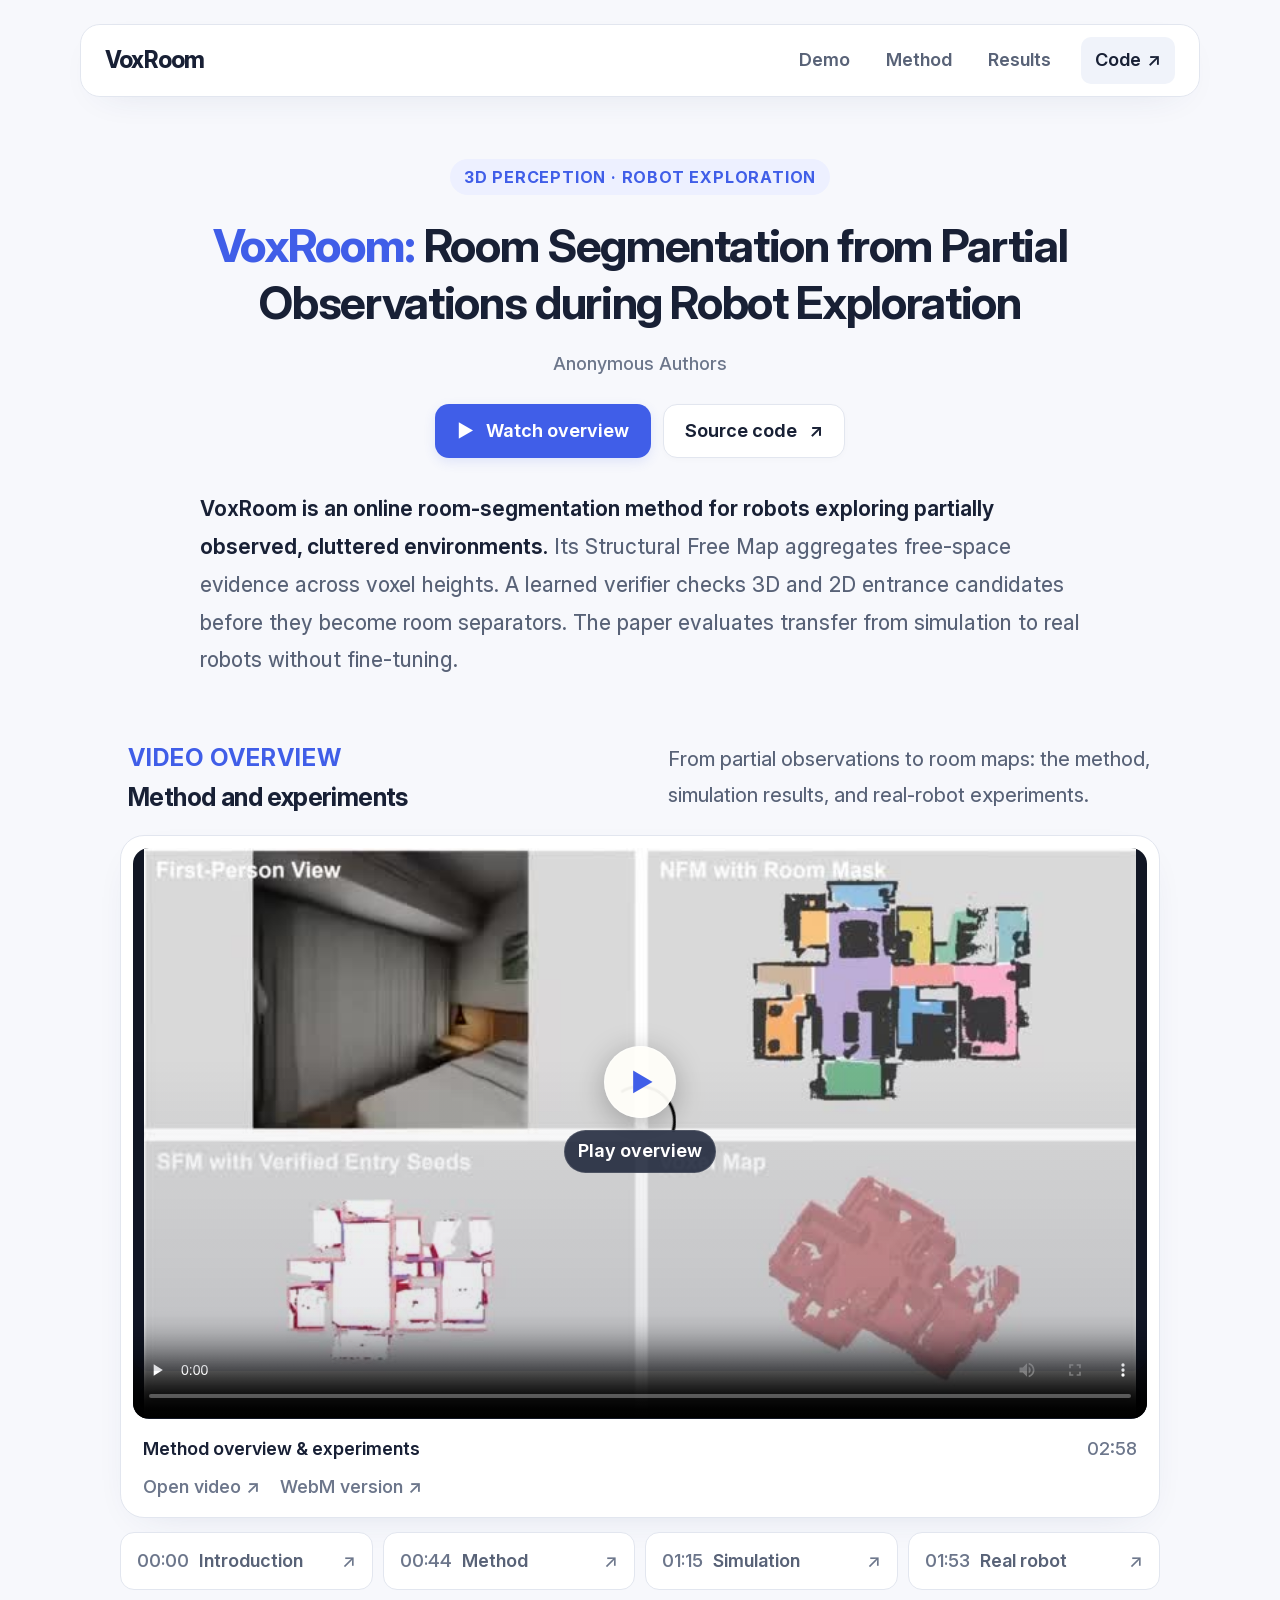
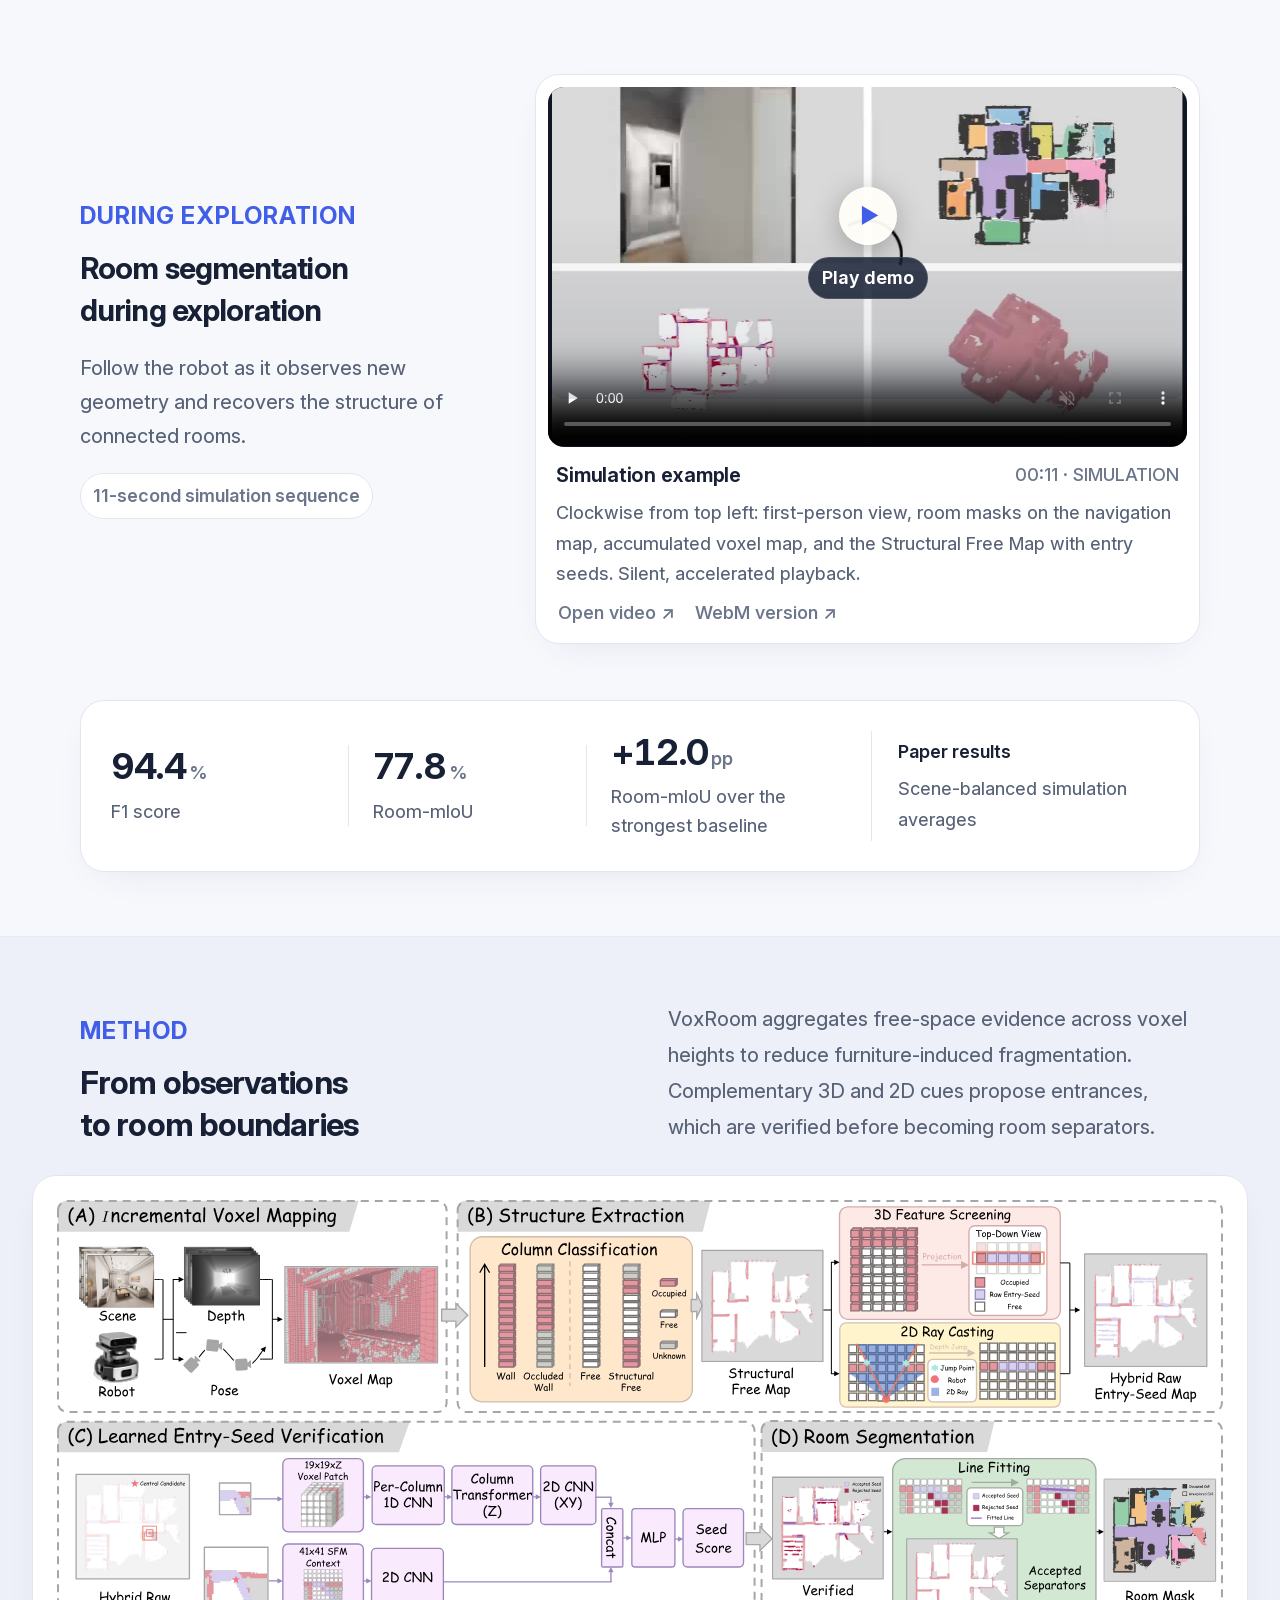
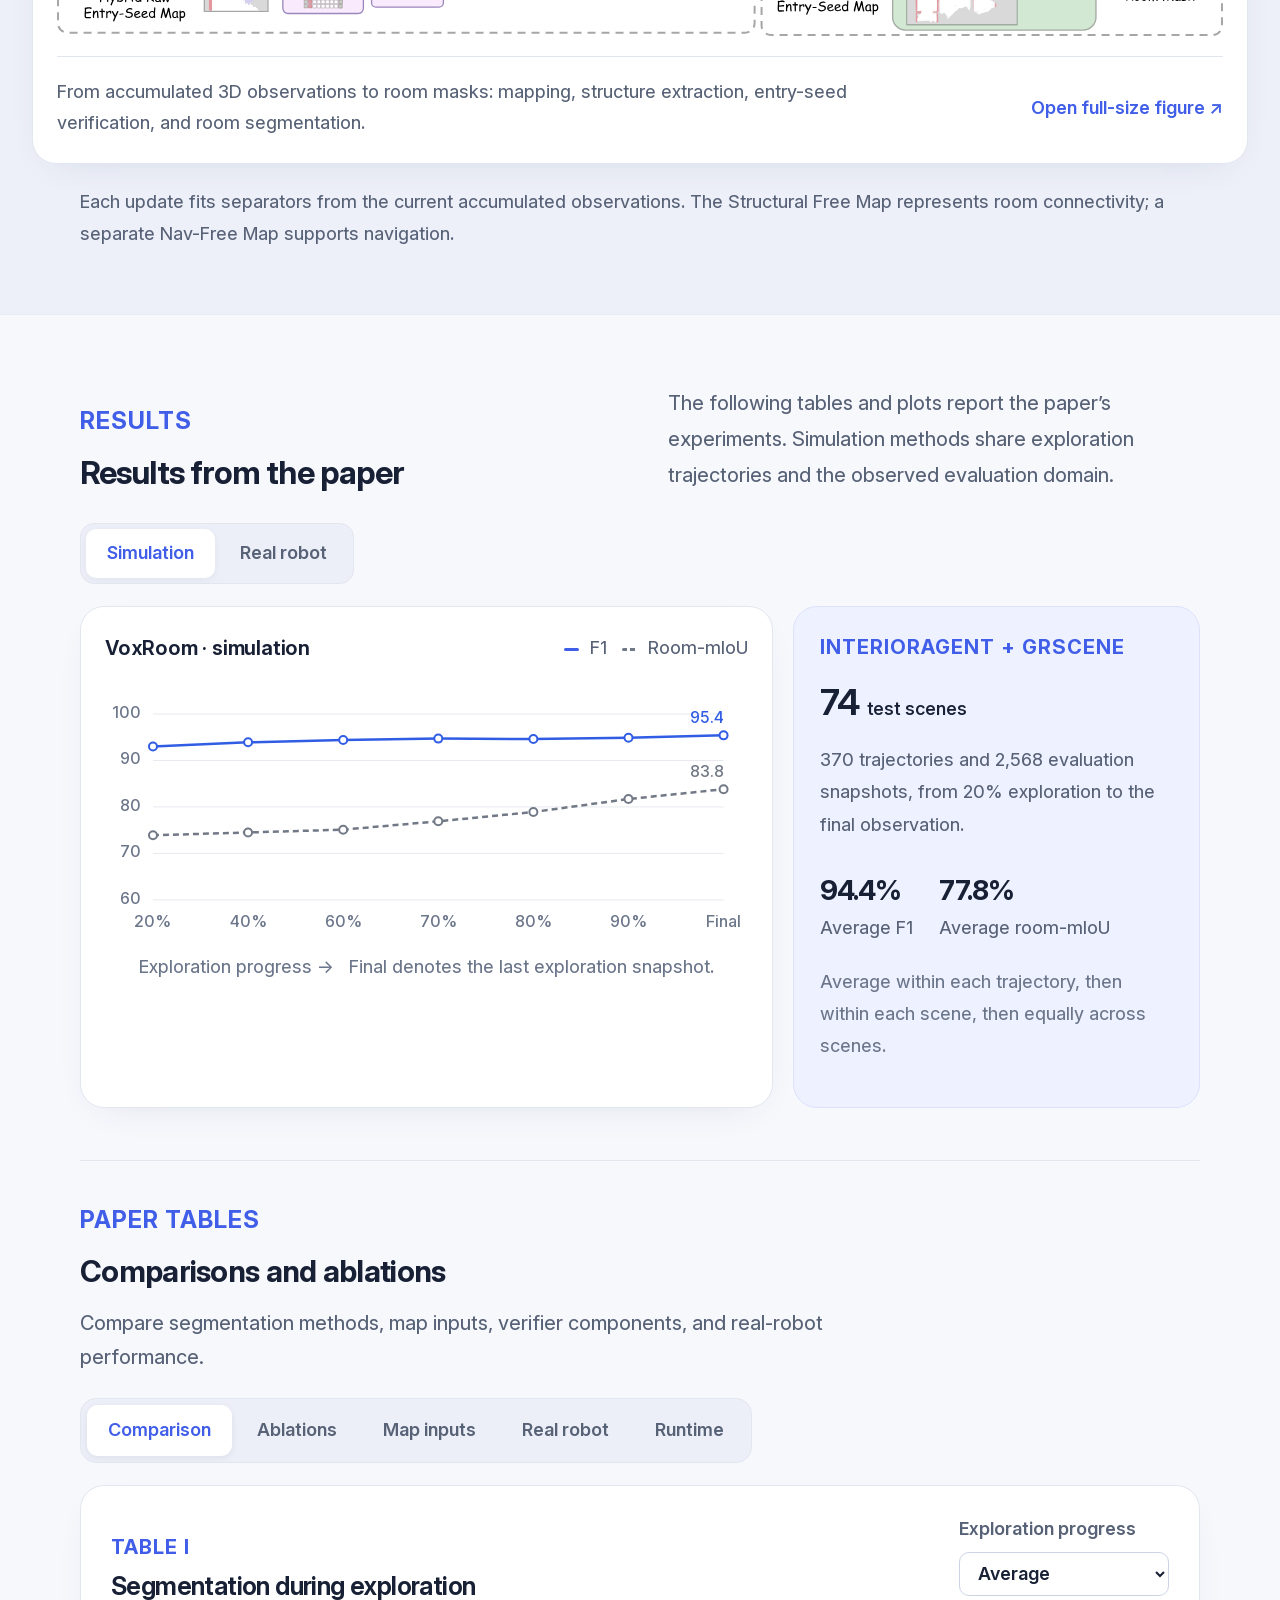
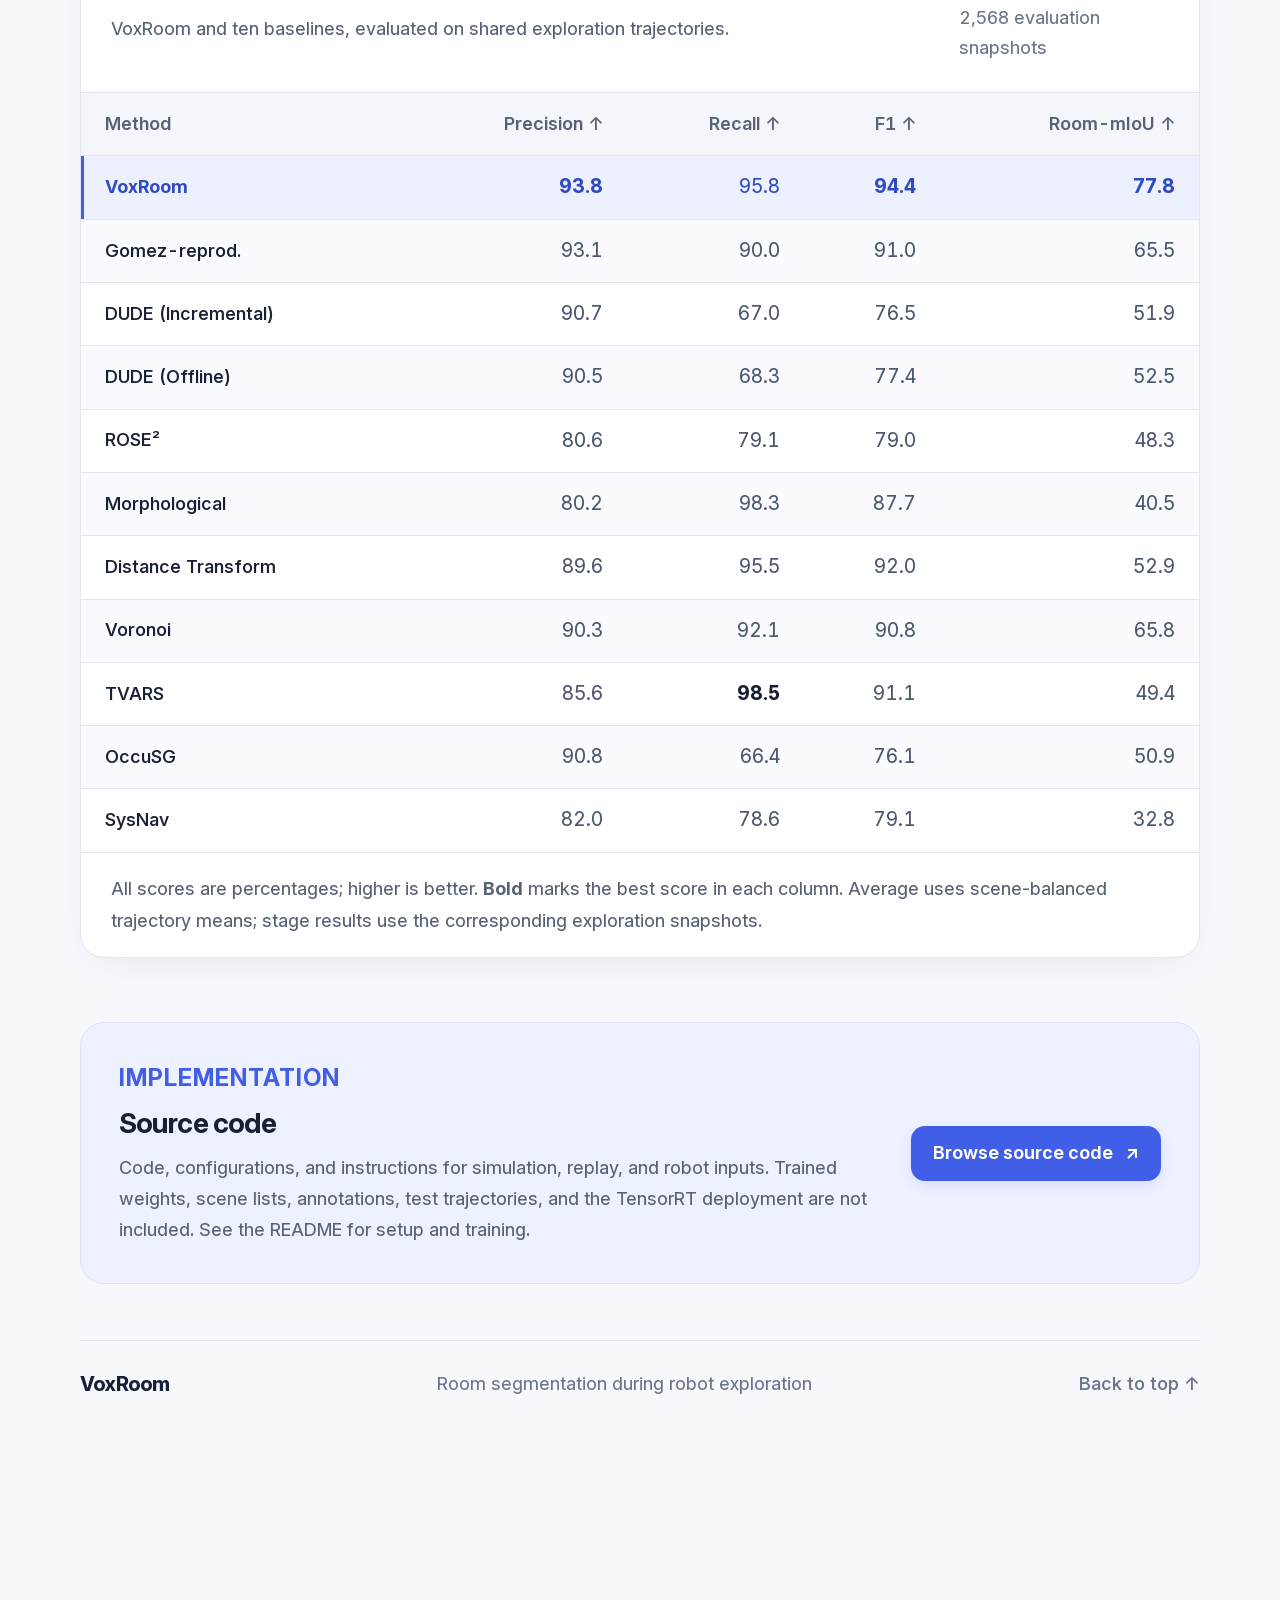
==== commit 648af7fb: "Fix video navigation in anonymous HTML previews" ====
--- a/index.html
+++ b/index.html
@@ -4,8 +4,8 @@
 <meta charset="utf-8">
 <meta name="robots" content="noindex,nofollow,noarchive">
 <meta name="referrer" content="no-referrer">
-<meta http-equiv="refresh" content="0;url=site/">
+<meta http-equiv="refresh" content="0;url=site/index.html">
 <title>VoxRoom</title>
 </head>
-<body><a href="site/">Open the VoxRoom project page</a></body>
+<body><a href="site/index.html">Open the VoxRoom project page</a></body>
 </html>
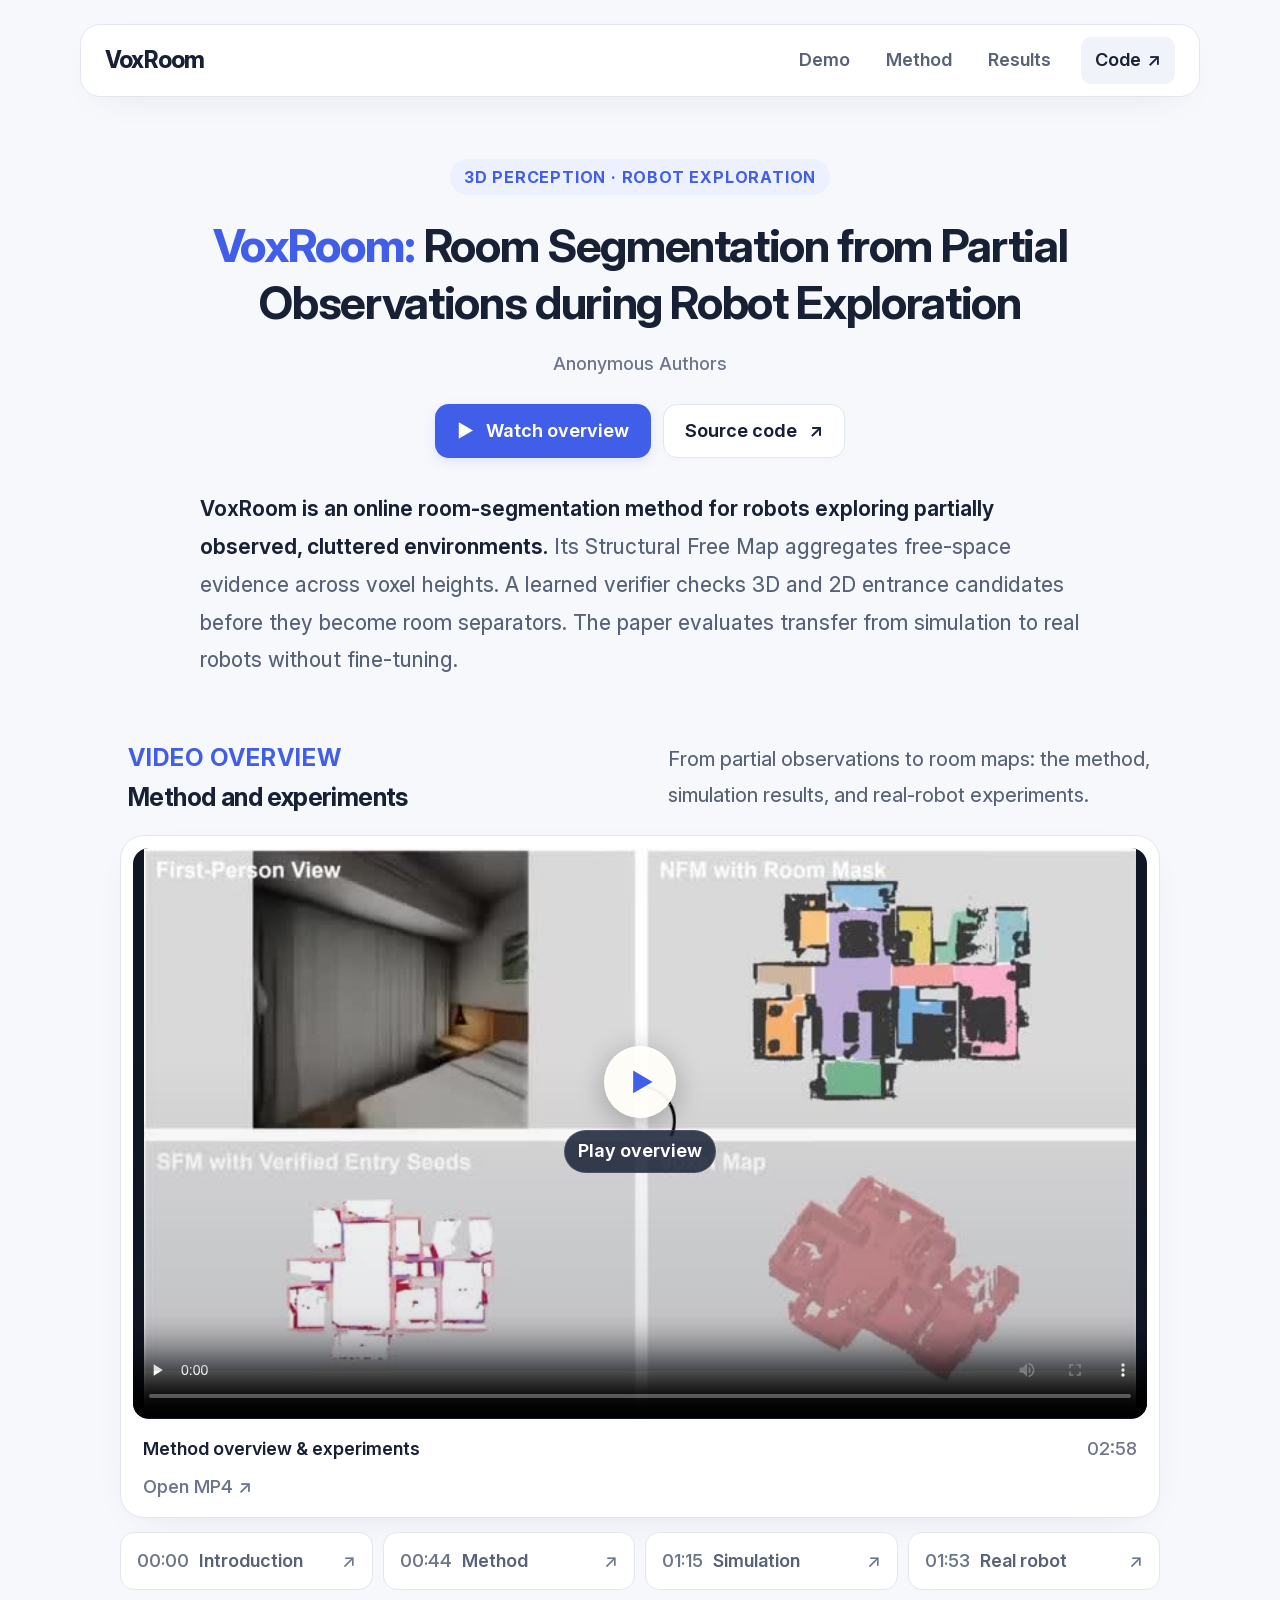
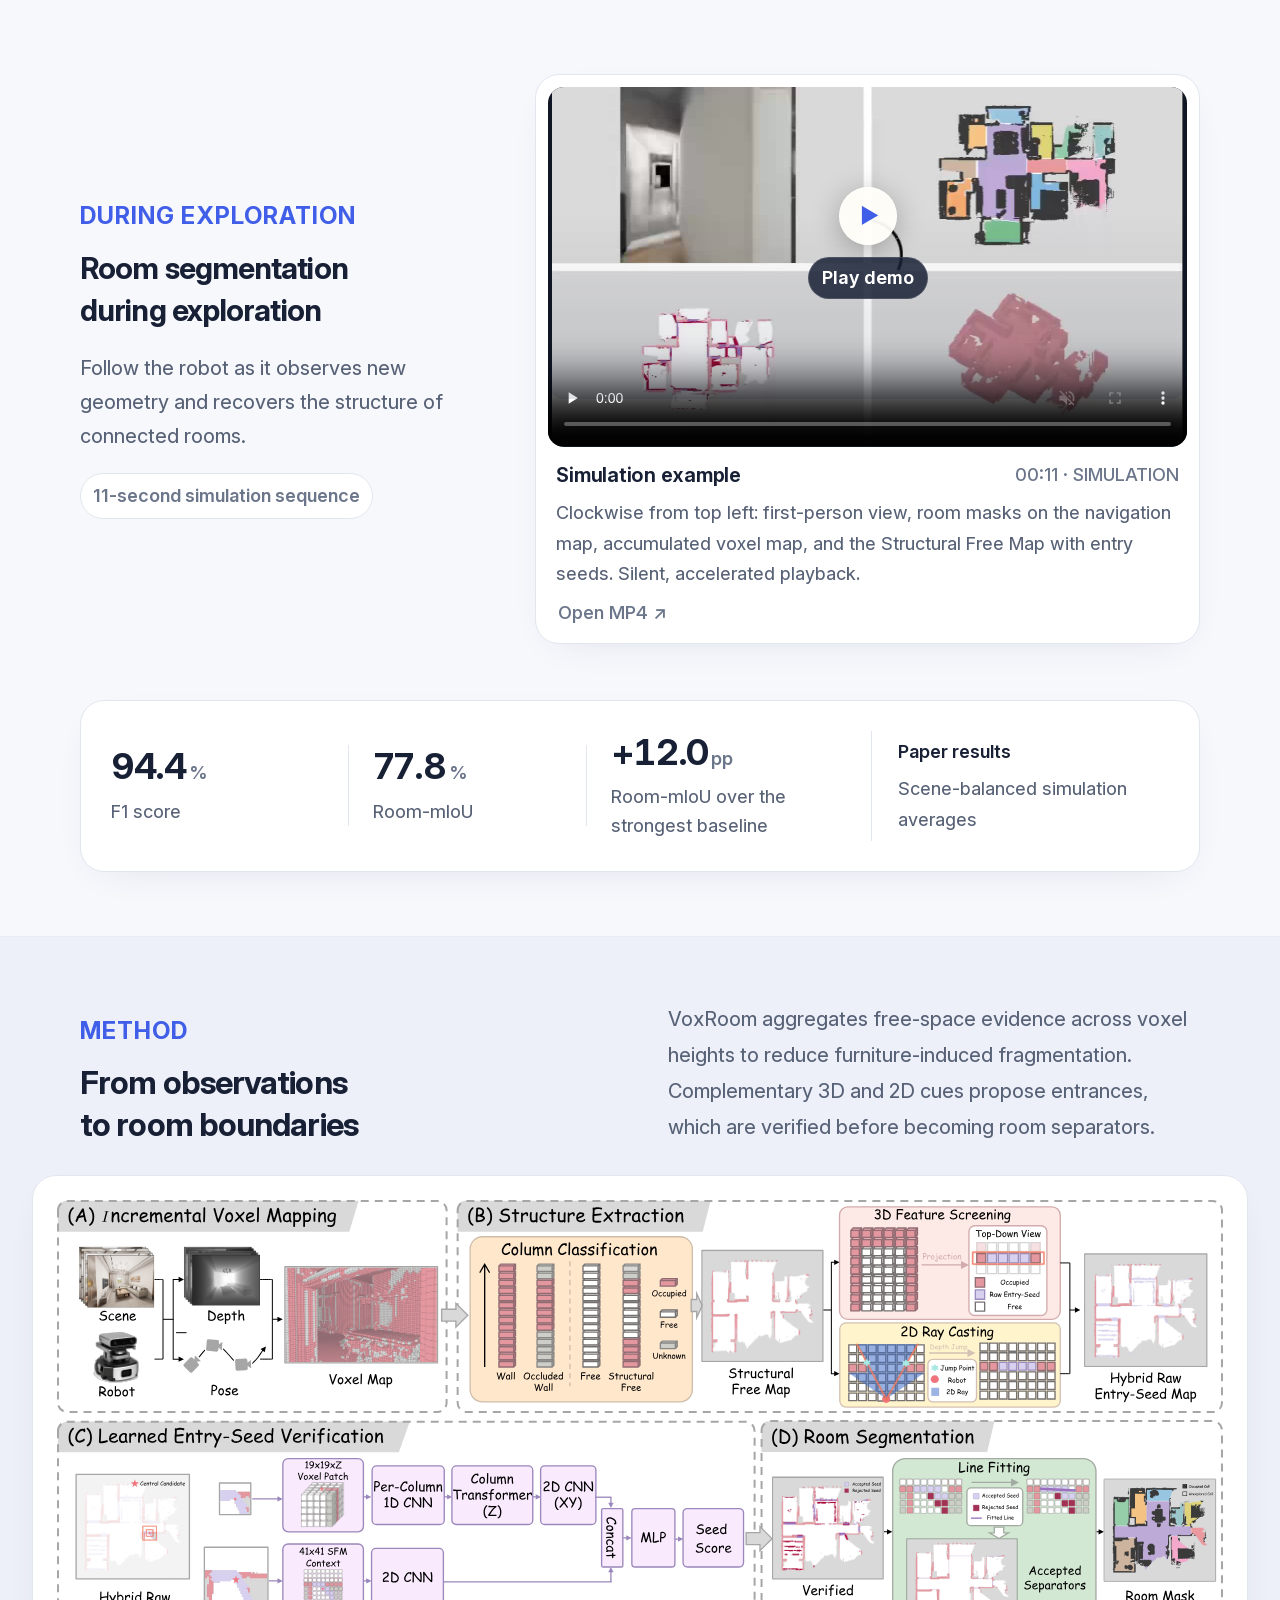
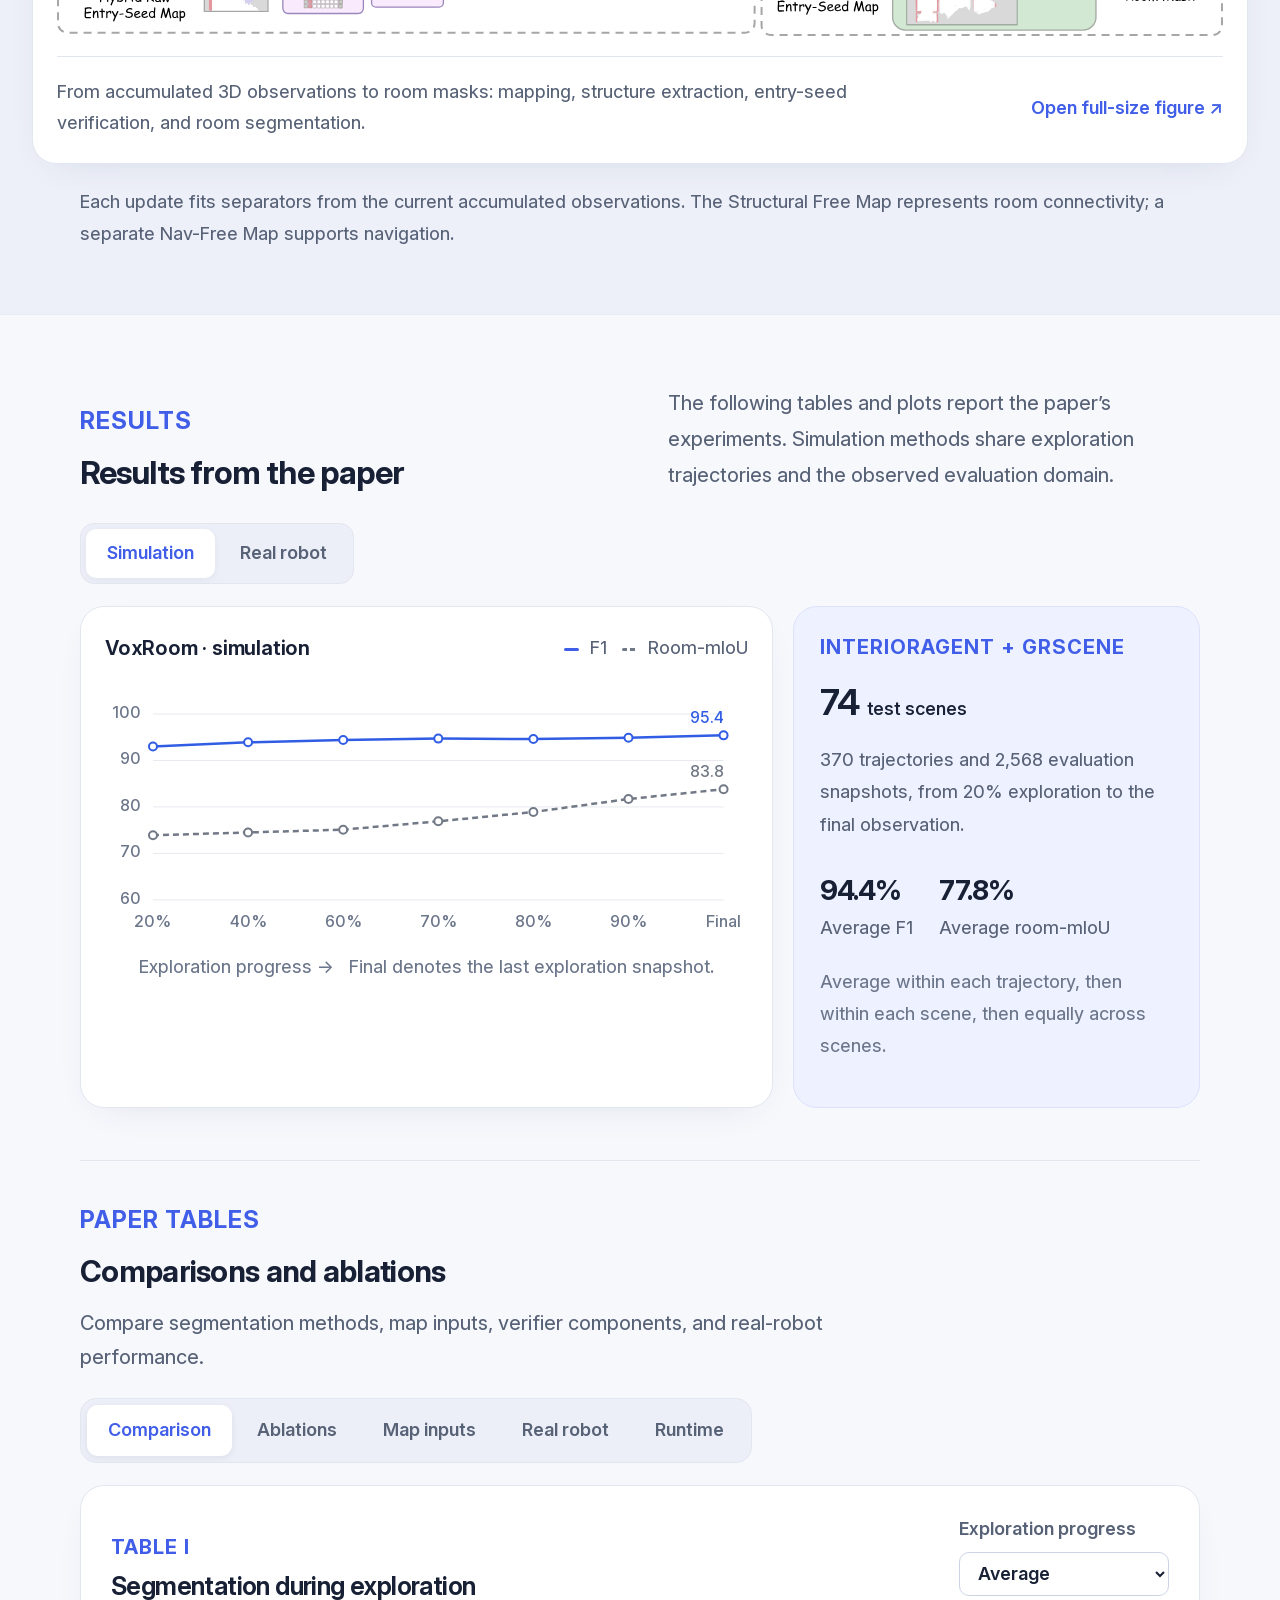
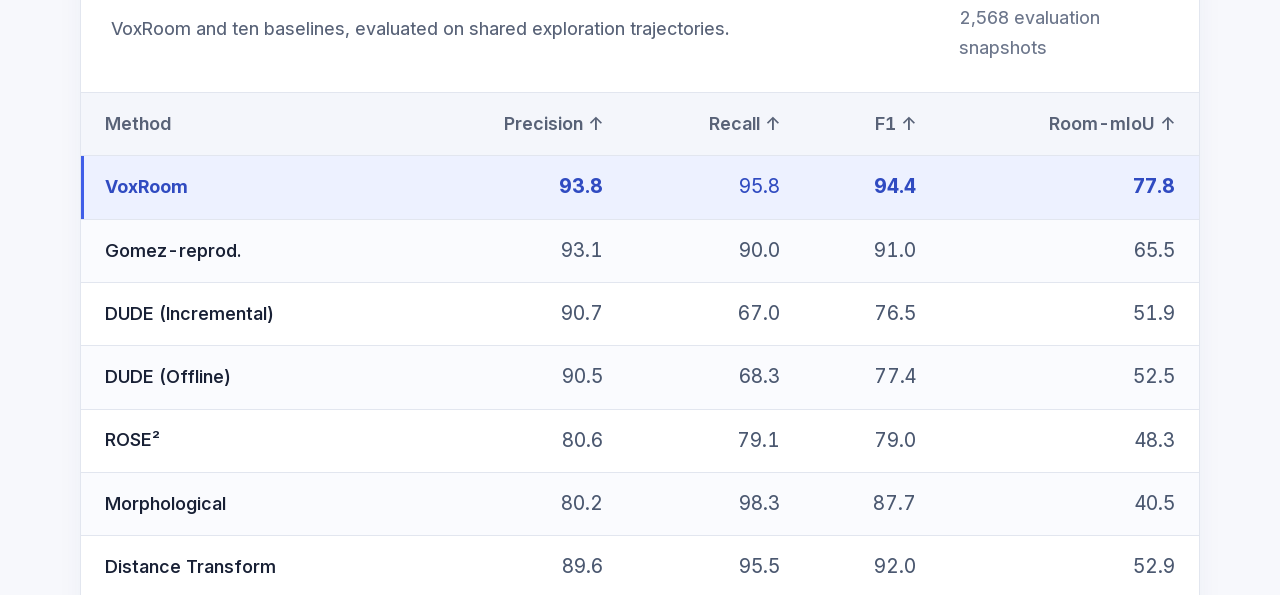
==== commit 18fb7fea: "Restore MP4 seeking on sandboxed anonymous project pages" ====
--- a/index.html
+++ b/index.html
@@ -4,8 +4,8 @@
 <meta charset="utf-8">
 <meta name="robots" content="noindex,nofollow,noarchive">
 <meta name="referrer" content="no-referrer">
-<meta http-equiv="refresh" content="0;url=site/index.html">
+<meta http-equiv="refresh" content="0;url=site/index.html?v=20261001-2">
 <title>VoxRoom</title>
 </head>
-<body><a href="site/index.html">Open the VoxRoom project page</a></body>
+<body><a href="site/index.html?v=20261001-2">Open the VoxRoom project page</a></body>
 </html>
